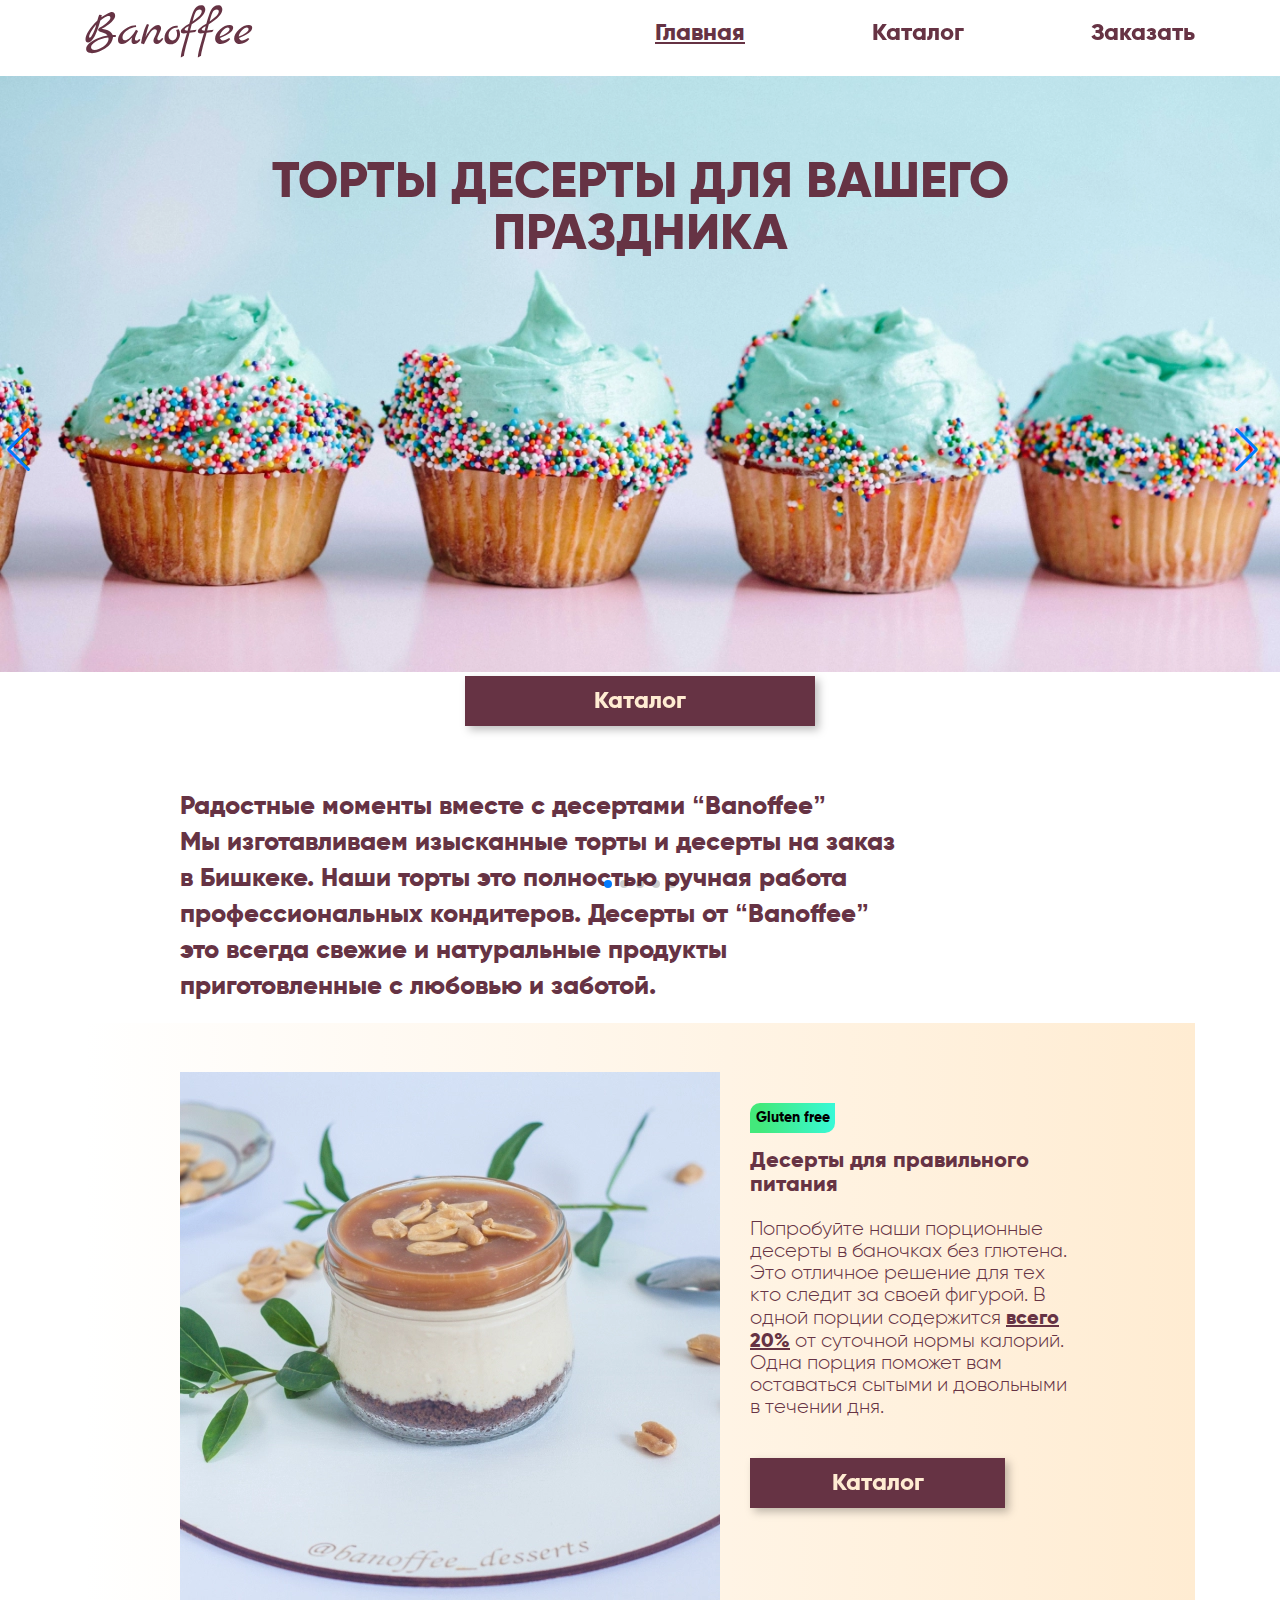
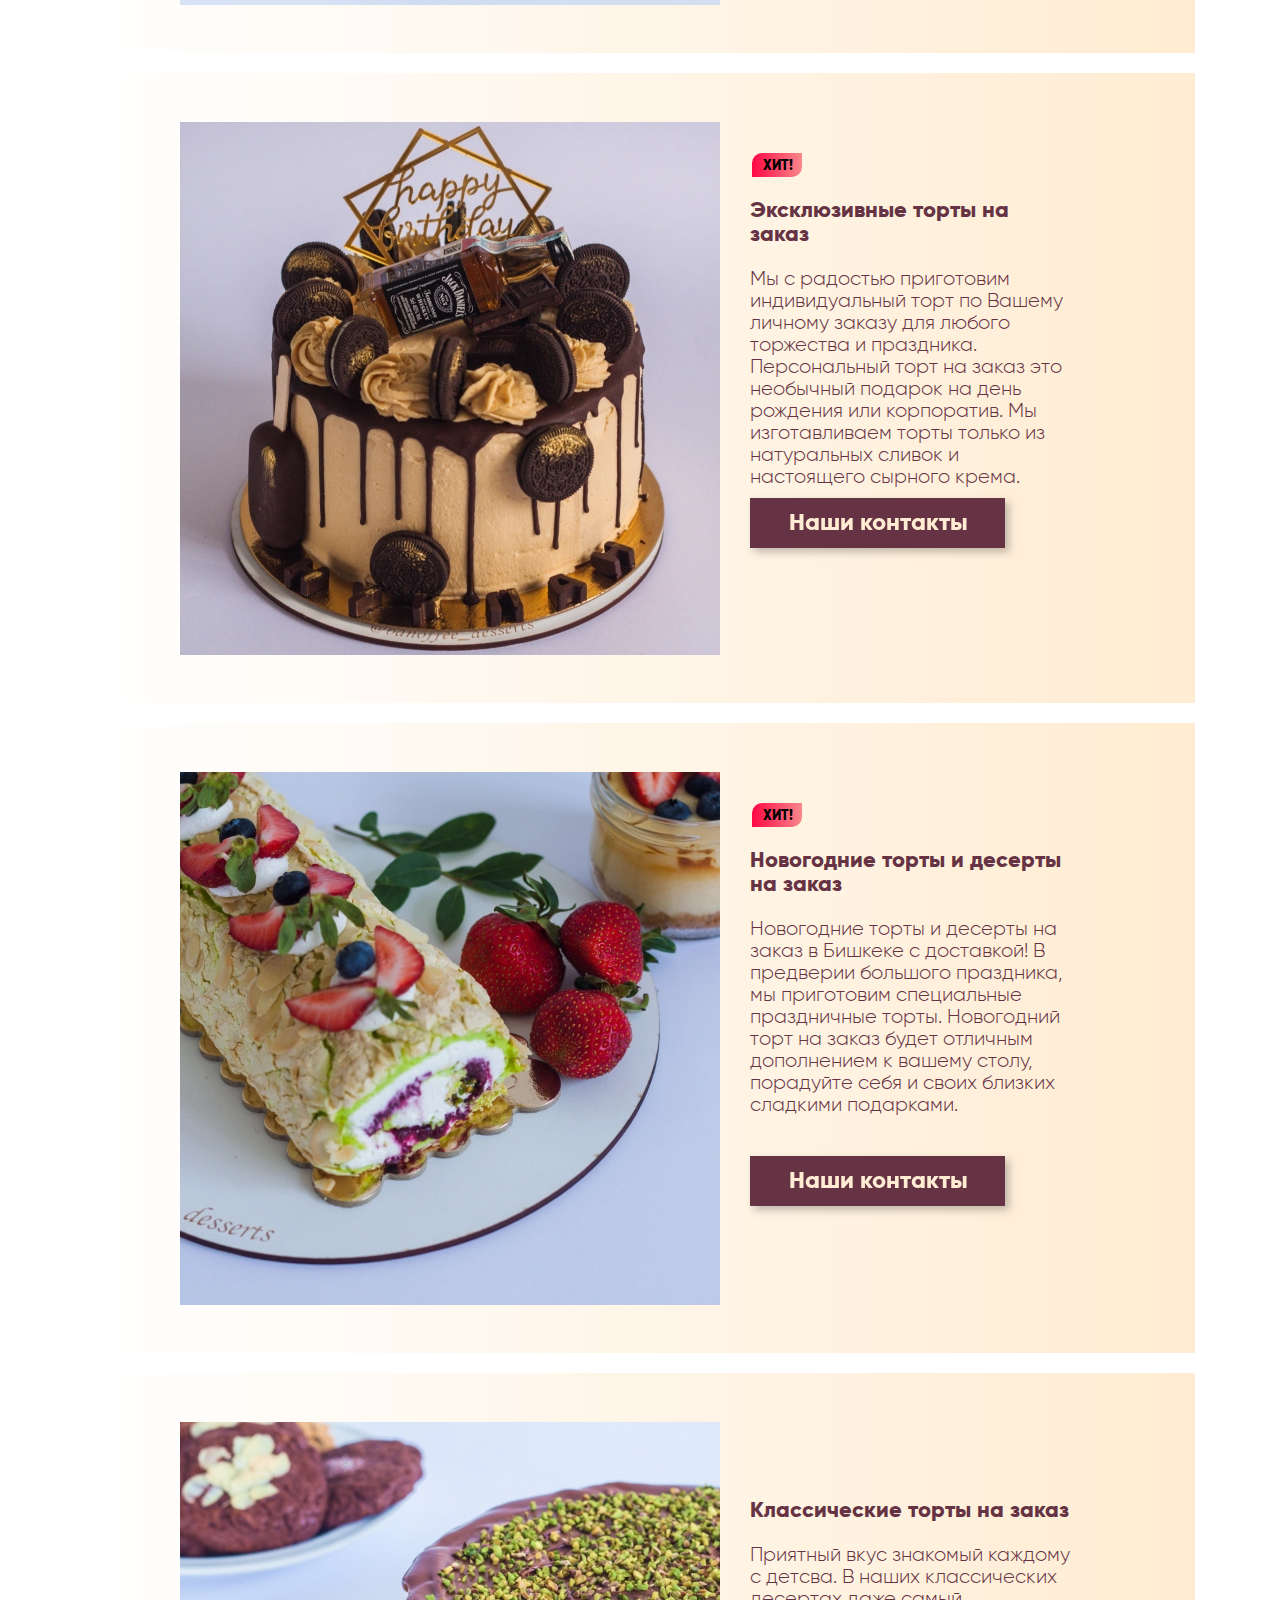
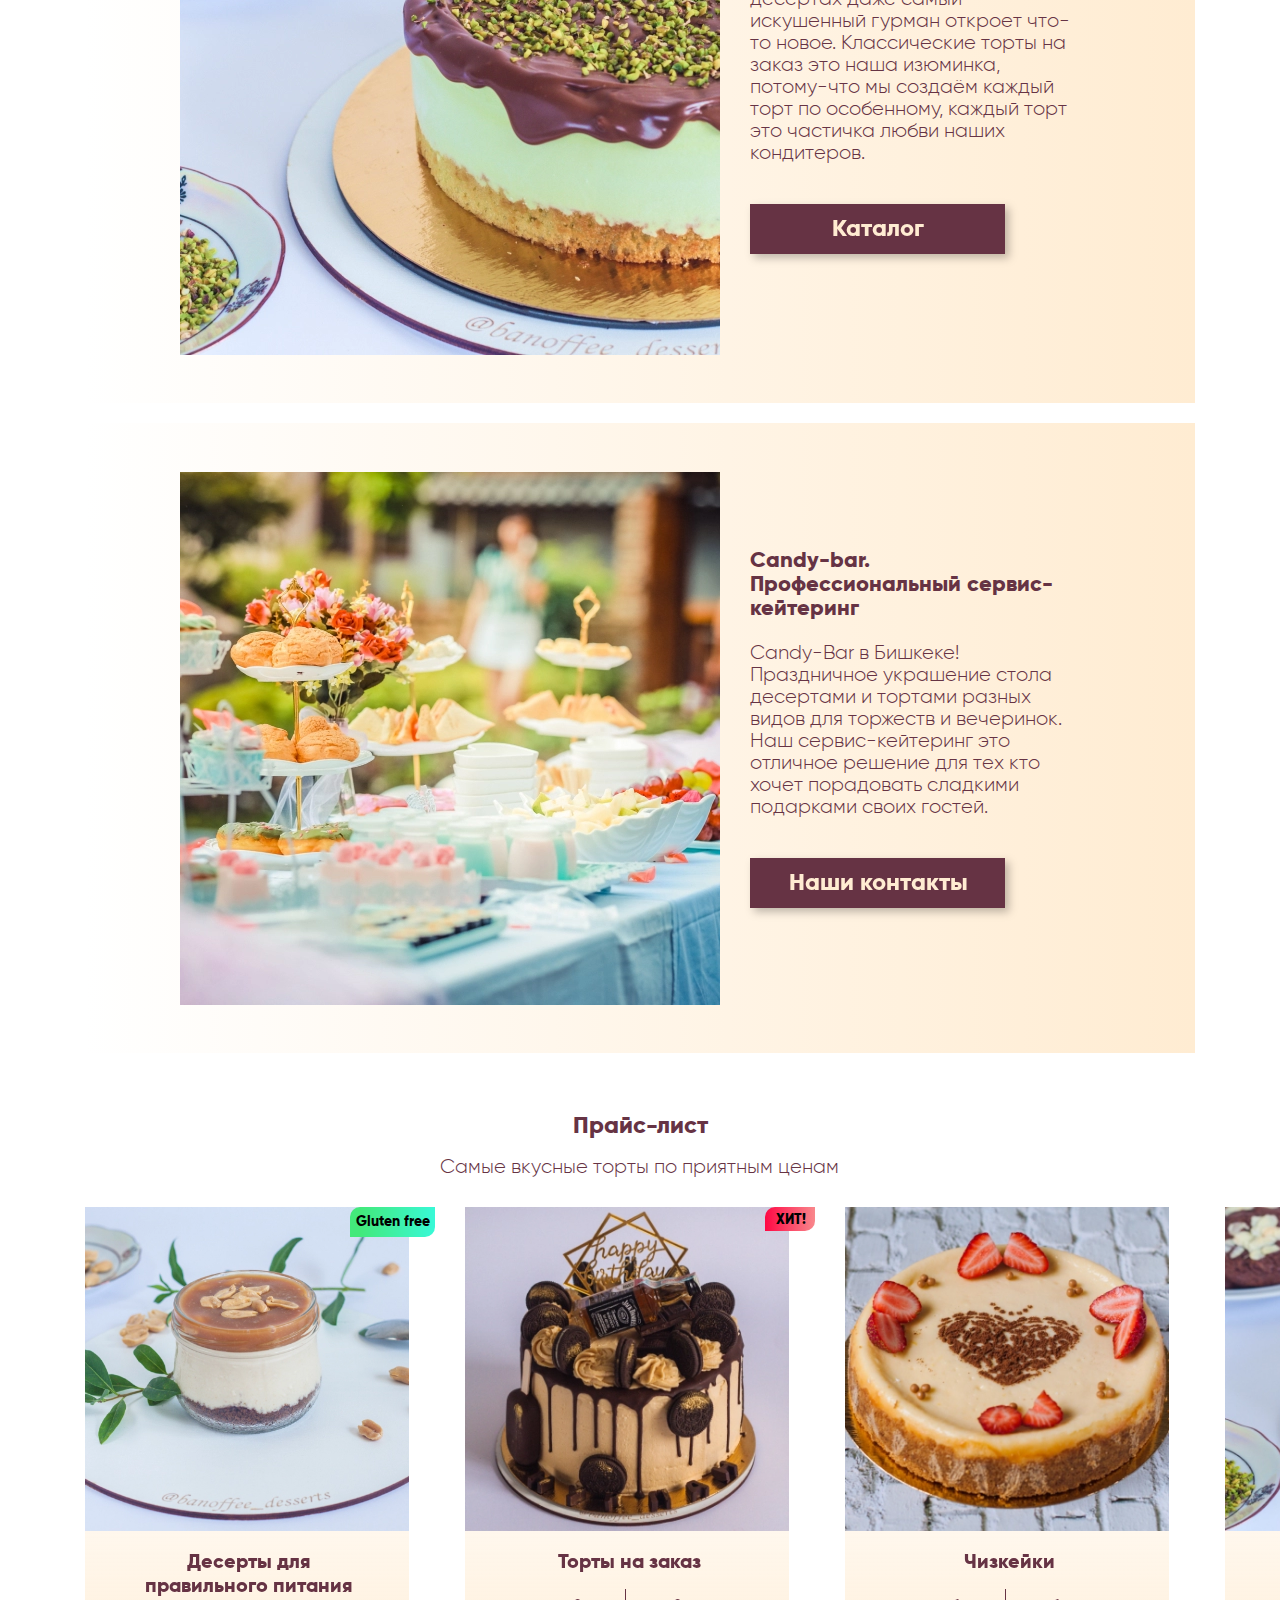
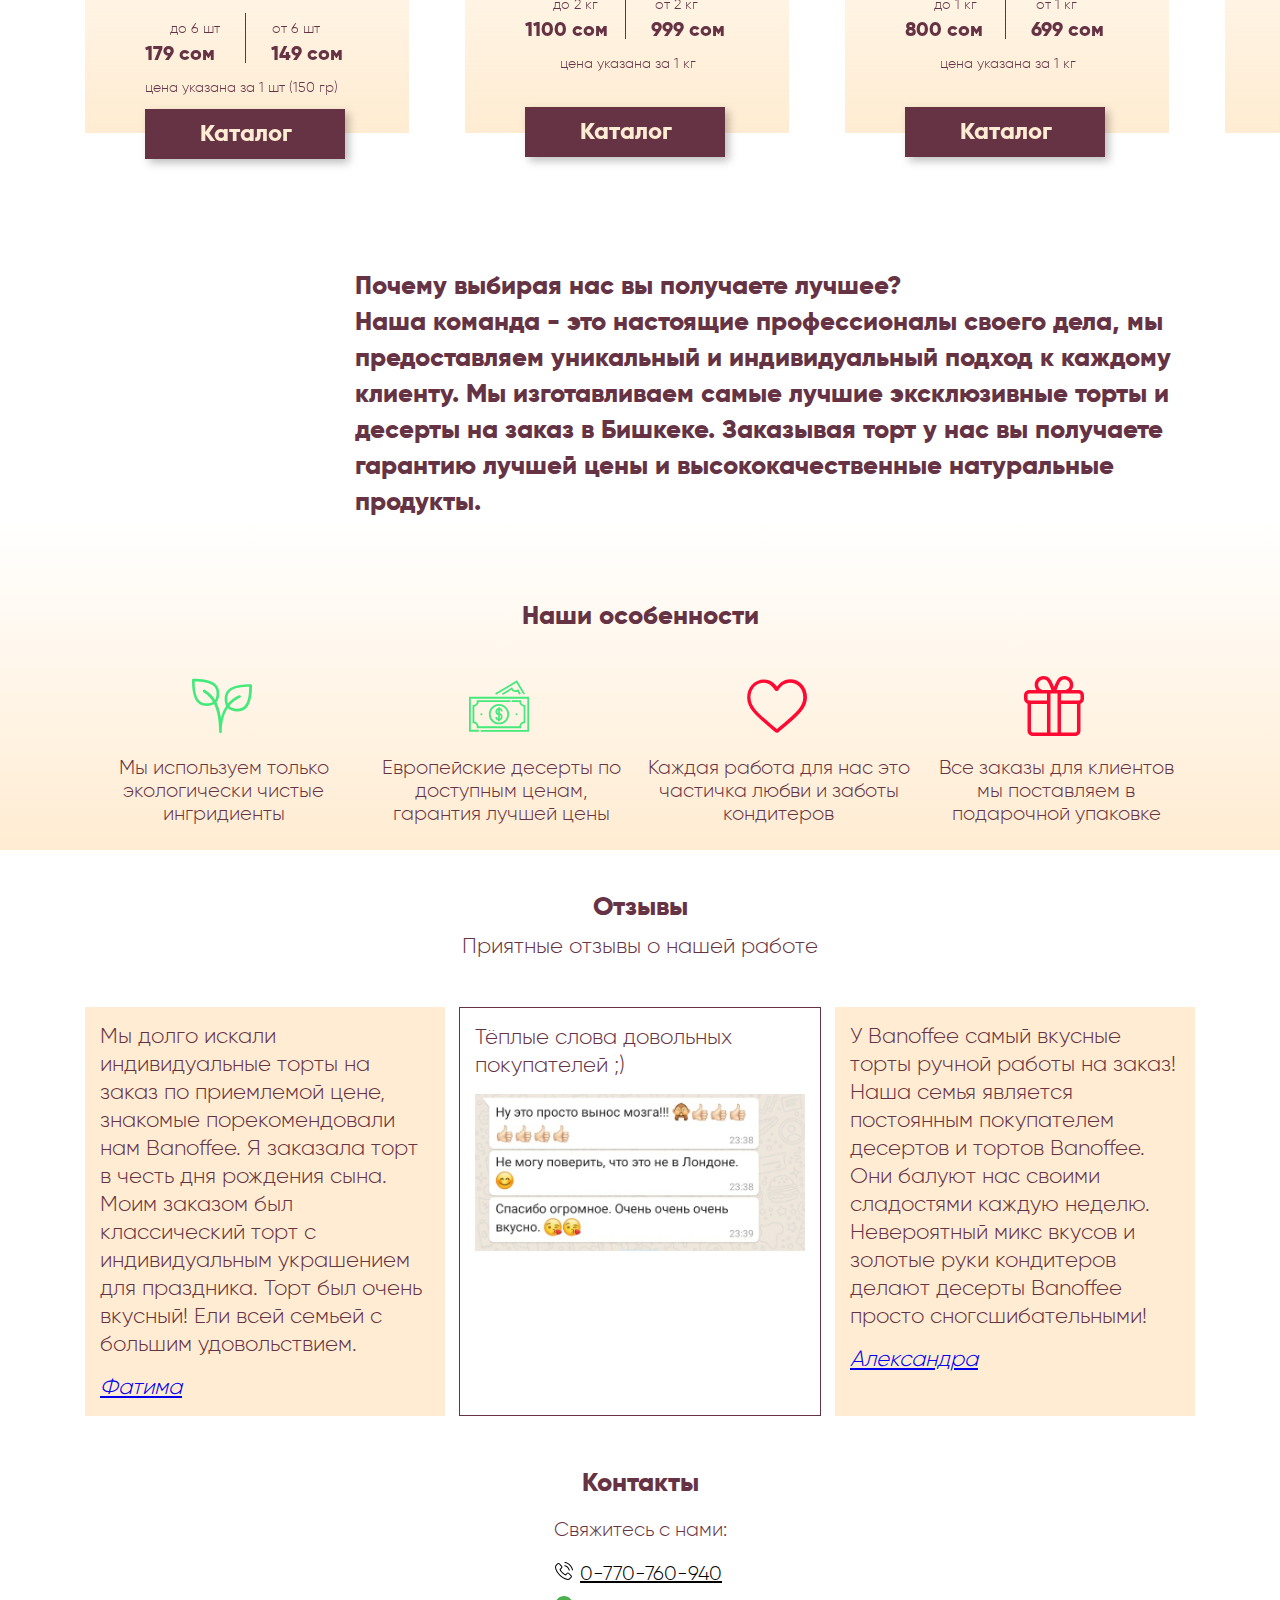
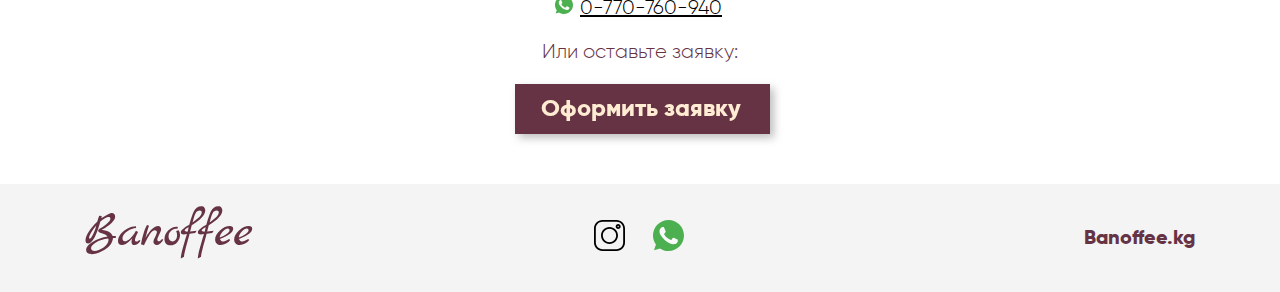
==== index.html @ 0f1cfa21 "finished footer block" ====
<!DOCTYPE html>
<html lang="ru">
<head>
  <meta charset="UTF-8">
  <title>Торты | Десерты на заказ в Бишкеке, магазин «Banoffee»</title>
  <meta name="viewport" content="width=device-width,initial-scale=1">
  <meta name="format-detection" content="telephone=no">
  <!--[if lt IE 9]>
  <script src="//cdnjs.cloudflare.com/ajax/libs/html5shiv/r29/html5.min.js"></script>
  <![endif]-->
  <link rel="preload" href="fonts/Gilroylight.woff2" as="font">
  <link rel="preload" href="fonts/Gilroyextrabold.woff2" as="font">
  <link rel="stylesheet" href="https://unpkg.com/swiper/swiper-bundle.min.css">

  <link rel="stylesheet" href="css/main.css">
</head>
<body>

<header class="page-header">
  <div class="page-header__wrapper">
    <a href="#" class="page-header__logo"><svg width="168" height="53" viewBox="0 0 168 53" fill="none" xmlns="http://www.w3.org/2000/svg">
      <path d="M30.85 29.95L30.8 31.9L28.05 32C27.65 34.3333 27 36.2167 26.1 37.65C25.2333 39.0833 23.7667 40.6333 21.7 42.3C19.6333 43.9667 17.15 45.35 14.25 46.45C11.3833 47.5833 8.98333 48.15 7.05 48.15C5.11667 48.15 3.65 47.75 2.65 46.95C1.65 46.1833 1.15 45.1667 1.15 43.9C1.15 41.9667 2.28333 40.0333 4.55 38.1C6.85 36.1333 9.61667 34.5 12.85 33.2C16.1167 31.8667 19.35 30.9667 22.55 30.5C22.05 29.6667 21.2833 28.9833 20.25 28.45C19.25 27.9167 17.5333 27.3167 15.1 26.65C13.7667 26.2833 13.1 25.6833 13.1 24.85C13.1 24.35 13.3 23.9 13.7 23.5C14.1333 23.0667 14.8333 22.5667 15.8 22C16.8 21.4 17.7333 20.8 18.6 20.2C19.5 19.5667 20.4833 18.8167 21.55 17.95C22.65 17.0833 23.5667 16.1833 24.3 15.25C25.0333 14.3167 25.4 13.5 25.4 12.8C25.4 11.6333 24.8167 11.05 23.65 11.05C22.75 11.05 21.5167 11.4833 19.95 12.35C18.4167 13.1833 16.9 14.2667 15.4 15.6L13.25 22.4C11.75 27.1667 10.0833 30.8667 8.25 33.5C6.45 36.1333 4.73333 37.45 3.1 37.45C1.36667 37.45 0.5 36.3833 0.5 34.25C0.5 32.1167 1.53333 29.4 3.6 26.1C5.66667 22.7667 8.53333 19.35 12.2 15.85C12.2 15.8167 12.2833 15.5167 12.45 14.95C12.65 14.35 12.8333 13.75 13 13.15C13.5667 11.35 14 10.2 14.3 9.7L16.75 10.1C16.75 10.7333 16.6167 11.4833 16.35 12.35C18.2167 10.95 20.1833 9.73333 22.25 8.7C24.35 7.63333 25.8833 7.1 26.85 7.1C27.85 7.1 28.65 7.41667 29.25 8.05C29.85 8.65 30.15 9.55 30.15 10.75C30.15 11.9167 29.5833 13.2667 28.45 14.8C27.35 16.3333 25.9667 17.7167 24.3 18.95C21.2667 21.2167 18.6833 22.85 16.55 23.85C20.0167 24.3833 22.55 25.1 24.15 26C25.75 26.8667 26.9167 28.1833 27.65 29.95H30.85ZM6.55 31.1C8.88333 27.3333 10.4333 23.4667 11.2 19.5C9.4 21.4667 7.76667 23.7167 6.3 26.25C4.83333 28.7833 4.1 30.6167 4.1 31.75C4.1 32.45 4.33333 32.8 4.8 32.8C5.3 32.8 5.88333 32.2333 6.55 31.1ZM18.15 41.8C19.7833 40.7 21.0833 39.4667 22.05 38.1C23.0167 36.7333 23.5 35.45 23.5 34.25C23.5 33.6833 23.4167 33.1167 23.25 32.55C18.25 33.15 14.1333 34.4667 10.9 36.5C7.66667 38.5 6.05 40.4167 6.05 42.25C6.05 43.05 6.36667 43.6833 7 44.15C7.63333 44.65 8.5 44.9 9.6 44.9C12.3 44.9 15.15 43.8667 18.15 41.8ZM54.2996 33.95L55.4496 34.8C54.9829 35.8 54.1163 36.75 52.8496 37.65C51.6163 38.55 50.4829 39 49.4496 39C47.4829 39 46.4996 37.9667 46.4996 35.9C46.4996 34.9333 46.7496 33.7833 47.2496 32.45L45.3996 34.35C43.5996 36.1833 42.0329 37.4167 40.6996 38.05C39.3996 38.6833 38.1163 39 36.8496 39C35.5829 39 34.6163 38.65 33.9496 37.95C33.3163 37.2167 32.9996 36.2167 32.9996 34.95C32.9996 32.6167 33.8996 30.3167 35.6996 28.05C37.4996 25.75 39.7996 23.8833 42.5996 22.45C45.3996 21.0167 48.1996 20.2833 50.9996 20.25L51.0996 21.9L48.9996 22.35C45.9663 23.0167 43.2829 24.35 40.9496 26.35C38.6496 28.35 37.4996 30.35 37.4996 32.35C37.4996 34.3167 38.2996 35.3 39.8996 35.3C41.3996 35.3 43.2496 34.25 45.4496 32.15C47.6496 30.05 49.4829 27.5833 50.9496 24.75L53.0496 26C50.9829 30.1667 49.9496 32.8167 49.9496 33.95C49.9496 34.4167 50.0996 34.8167 50.3996 35.15C50.7329 35.45 51.0496 35.6 51.3496 35.6C51.6829 35.6 51.8996 35.5833 51.9996 35.55C52.0996 35.5167 52.1996 35.4833 52.2996 35.45C52.3996 35.3833 52.5163 35.3 52.6496 35.2C52.8163 35.1 52.9496 35 53.0496 34.9C53.1829 34.8 53.3829 34.65 53.6496 34.45C53.9163 34.25 54.1329 34.0833 54.2996 33.95ZM77.2371 32.95L78.2871 33.75C77.5538 35.2167 76.5371 36.45 75.2371 37.45C73.9704 38.45 72.8204 38.95 71.7871 38.95C70.7538 38.95 69.9371 38.65 69.3371 38.05C68.7371 37.45 68.4371 36.7 68.4371 35.8C68.4371 34.9 69.0038 33.3333 70.1371 31.1C71.3038 28.8333 71.8871 27.1667 71.8871 26.1C71.8871 25.6333 71.6871 25.2167 71.2871 24.85C70.9204 24.45 70.4704 24.25 69.9371 24.25C68.2371 24.25 66.5204 25.55 64.7871 28.15C63.0538 30.7167 61.1204 34.4333 58.9871 39.3L55.9871 38.25C56.6204 34.3833 57.5204 30.6167 58.6871 26.95C59.8871 23.25 60.9871 20.6 61.9871 19L64.0371 19.65C63.1038 22.0167 61.9204 26.1 60.4871 31.9C65.0871 24.0333 69.3204 20.1 73.1871 20.1C74.0204 20.1 74.7038 20.3833 75.2371 20.95C75.8038 21.5167 76.0871 22.1833 76.0871 22.95C76.0871 23.7167 75.9871 24.4167 75.7871 25.05C75.5871 25.65 74.9538 27.0833 73.8871 29.35C72.8538 31.5833 72.3371 32.9833 72.3371 33.55C72.3371 34.1167 72.5038 34.5667 72.8371 34.9C73.1704 35.2 73.4871 35.35 73.7871 35.35C74.0871 35.35 74.3371 35.3 74.5371 35.2C74.7371 35.1 74.9538 34.95 75.1871 34.75C75.4538 34.55 75.6871 34.3667 75.8871 34.2C76.0871 34.0333 76.3204 33.8167 76.5871 33.55C76.8871 33.25 77.1038 33.05 77.2371 32.95ZM93.7305 24.15C94.5971 25.5833 95.0305 27.1667 95.0305 28.9C95.0305 31.6 94.0971 34.0167 92.2305 36.15C90.3638 38.25 88.1638 39.3 85.6305 39.3C83.6971 39.3 82.1805 38.75 81.0805 37.65C80.0138 36.5167 79.4805 34.9667 79.4805 33C79.4805 29.8333 80.7138 27 83.1805 24.5C85.6471 21.9667 88.4138 20.7 91.4805 20.7C92.0471 20.7 92.4471 20.7167 92.6805 20.75L92.8305 22.4C90.1638 22.4 87.9471 23.1667 86.1805 24.7C84.4138 26.2333 83.5305 28.2 83.5305 30.6C83.5305 32.0333 83.8805 33.2 84.5805 34.1C85.2805 34.9667 86.2971 35.4 87.6305 35.4C88.9971 35.4 90.0805 34.8 90.8805 33.6C91.6805 32.4 92.0805 31 92.0805 29.4C92.0805 27.7667 91.7638 26.2833 91.1305 24.95L93.7305 24.15ZM106.733 19.35L105.133 25.4L111.633 24.65L110.183 27L104.583 27.75C104.15 29.55 103.417 32.2667 102.383 35.9C100.15 43.7667 99.0332 48.75 99.0332 50.85L95.8332 52.5C95.8332 49.6333 97.0665 44.1 99.5332 35.9C100.8 31.8 101.583 29.1667 101.883 28C100.717 28.3 99.6499 28.45 98.6832 28.45C96.7832 28.45 95.8332 27.7 95.8332 26.2C95.8332 25.3667 96.4665 24.3667 97.7332 23.2C99.5665 21.5 101.75 20 104.283 18.7C106.25 12 107.667 7.8 108.533 6.1C109.7 3.8 110.767 2.33333 111.733 1.7C113.167 0.799997 114.65 0.349997 116.183 0.349997C117.717 0.349997 118.8 0.783331 119.433 1.65C120.067 2.51667 120.35 3.53333 120.283 4.7C120.117 8.9 115.6 13.7833 106.733 19.35ZM114.733 4.6C112.867 4.6 111.483 5.5 110.583 7.3C109.883 8.7 109.267 10.3833 108.733 12.35C108.2 14.3167 107.817 15.6667 107.583 16.4C109.417 15.2667 111.383 13.7333 113.483 11.8C115.583 9.86666 116.667 8.18333 116.733 6.75C116.8 5.31667 116.133 4.6 114.733 4.6ZM102.583 25.65L103.683 21.25C102.417 21.7833 101.417 22.3333 100.683 22.9C99.9832 23.4667 99.6332 23.95 99.6332 24.35C99.6332 25.2167 100.617 25.65 102.583 25.65ZM123.774 19.35L122.174 25.4L128.674 24.65L127.224 27L121.624 27.75C121.191 29.55 120.458 32.2667 119.424 35.9C117.191 43.7667 116.074 48.75 116.074 50.85L112.874 52.5C112.874 49.6333 114.108 44.1 116.574 35.9C117.841 31.8 118.624 29.1667 118.924 28C117.758 28.3 116.691 28.45 115.724 28.45C113.824 28.45 112.874 27.7 112.874 26.2C112.874 25.3667 113.508 24.3667 114.774 23.2C116.608 21.5 118.791 20 121.324 18.7C123.291 12 124.708 7.8 125.574 6.1C126.741 3.8 127.808 2.33333 128.774 1.7C130.208 0.799997 131.691 0.349997 133.224 0.349997C134.758 0.349997 135.841 0.783331 136.474 1.65C137.108 2.51667 137.391 3.53333 137.324 4.7C137.158 8.9 132.641 13.7833 123.774 19.35ZM131.774 4.6C129.908 4.6 128.524 5.5 127.624 7.3C126.924 8.7 126.308 10.3833 125.774 12.35C125.241 14.3167 124.858 15.6667 124.624 16.4C126.458 15.2667 128.424 13.7333 130.524 11.8C132.624 9.86666 133.708 8.18333 133.774 6.75C133.841 5.31667 133.174 4.6 131.774 4.6ZM119.624 25.65L120.724 21.25C119.458 21.7833 118.458 22.3333 117.724 22.9C117.024 23.4667 116.674 23.95 116.674 24.35C116.674 25.2167 117.658 25.65 119.624 25.65ZM144.115 33.1L145.265 34C144.232 35.4333 142.815 36.6333 141.015 37.6C139.215 38.5333 137.465 39 135.765 39C134.065 39 132.699 38.5 131.665 37.5C130.632 36.5 130.115 35.1833 130.115 33.55C130.115 30.4833 131.732 27.4667 134.965 24.5C138.232 21.5333 141.532 20.05 144.865 20.05C147.065 20.05 148.165 20.9167 148.165 22.65C148.165 24.45 146.999 26.2667 144.665 28.1C142.365 29.9333 139.115 31.6 134.915 33.1C135.215 33.8667 135.682 34.4667 136.315 34.9C136.949 35.3333 137.599 35.55 138.265 35.55C139.699 35.55 141.649 34.7333 144.115 33.1ZM134.665 31.6C137.365 30.6667 139.682 29.5 141.615 28.1C143.549 26.7 144.515 25.4167 144.515 24.25C144.515 23.8167 144.349 23.4333 144.015 23.1C143.682 22.7667 143.299 22.6 142.865 22.6C141.299 22.6 139.599 23.5833 137.765 25.55C135.965 27.4833 134.932 29.5 134.665 31.6ZM163.158 33.1L164.308 34C163.275 35.4333 161.858 36.6333 160.058 37.6C158.258 38.5333 156.508 39 154.808 39C153.108 39 151.742 38.5 150.708 37.5C149.675 36.5 149.158 35.1833 149.158 33.55C149.158 30.4833 150.775 27.4667 154.008 24.5C157.275 21.5333 160.575 20.05 163.908 20.05C166.108 20.05 167.208 20.9167 167.208 22.65C167.208 24.45 166.042 26.2667 163.708 28.1C161.408 29.9333 158.158 31.6 153.958 33.1C154.258 33.8667 154.725 34.4667 155.358 34.9C155.992 35.3333 156.642 35.55 157.308 35.55C158.742 35.55 160.692 34.7333 163.158 33.1ZM153.708 31.6C156.408 30.6667 158.725 29.5 160.658 28.1C162.592 26.7 163.558 25.4167 163.558 24.25C163.558 23.8167 163.392 23.4333 163.058 23.1C162.725 22.7667 162.342 22.6 161.908 22.6C160.342 22.6 158.642 23.5833 156.808 25.55C155.008 27.4833 153.975 29.5 153.708 31.6Z" fill="#663344"/>
    </svg>
    </a>
    <nav class="main-nav main-nav--closed main-nav--nojs">
      <button class="main-nav__toggle" type="button"><span class="visually-hidden">Открыть меню</span></button>
      <div class="main-nav__wrapper">
        <ul class="main-nav__list site-list">
          <li class="site-list__item site-list__item--active">
            <a>Главная</a>
          </li>
          <li class="site-list__item hvr-underline-from-center">
            <a href="catalog.html">Каталог</a>
          </li>
          <li class="site-list__item hvr-underline-from-center">
            <a href="order.html">Заказать</a>
          </li>
        </ul>
      </div>

    </nav>
  </div>
</header>

<main>
  <h1 class="visually-hidden">Торты и десерты на заказ в Бишкек с доставкой, магазин «Banoffee»</h1>

  <section class="intro">
    <picture>
      <source media="(min-width: 1110px)" type="image/webp"
              srcset="img/main-intro/intro-bg-desktop.webp 1x, img/main-intro/intro-bg-desktop@2x.webp 2x, img/main-intro/intro-bg-desktop@3x.webp 3x">
      <source media="(min-width: 678px)" type="image/webp"
              srcset="img/main-intro/intro-bg-tablet.webp 1x, img/main-intro/intro-bg-tablet@2x.webp 2x, img/main-intro/intro-bg-tablet@3x.webp 3x">

      <source type="image/webp"
              srcset="img/main-intro/intro-bg-mobile.webp 1x, img/main-intro/intro-bg-mobile@2x.webp 2x, img/main-intro/intro-bg-mobile@3x.webp 3x">
      <img src="img/main-intro/intro-bg-mobile.jpg"
           srcset="img/main-intro/intro-bg-mobile@2x.jpg 2x, img/main-intro/intro-bg-mobile@3x.jpg 3x"
           alt="Капкейки на заказ в Бишкеке"
           class="intro__bg-picture" width="360" height="579">
    </picture>
    <div class="intro__wrapper">
      <h2 class="intro__heading">Торты десерты для вашего праздника</h2>
      <a href="#" class="btn btn--intro hvr-shutter-out-horizontal">Каталог</a>
    </div>
  </section>

  <section class="category">
    <h2 class="visually-hidden">Ассортимент тортов и десертов на заказ в Бишкеке</h2>
    <div class="category__wrapper">
      <p class="category__description">
        Радостные моменты вместе с десертами “Banoffee” <br> Мы изготавливаем изысканные торты и десерты на заказ в
        Бишкеке. Наши торты это полностью ручная работа    профессиональных кондитеров. Десерты от “Banoffee” это всегда свежие и натуральные продукты приготовленные с любовью и заботой.
      </p>

      <article class="products products--pp">
        <div class="products__bg"></div>
          <picture>
            <source media="(min-width: 1110px)" type="image/webp"
                    srcset="img/main-category/card-pp-desktop.webp 1x, img/main-category/card-pp-desktop@2x.webp 2x, img/main-category/card-pp-desktop@3x.webp 3x">
            <source media="(min-width: 678px)" type="image/webp"
                    srcset="img/main-category/card-pp-tablet.webp 1x, img/main-category/card-pp-tablet@2x.webp 2x, img/main-category/card-pp-tablet@3x.webp 3x">

            <source type="image/webp"
                    srcset="img/main-category/card-pp-mobile.webp 1x, img/main-category/card-pp-mobile@2x.webp 2x, img/main-category/card-pp-mobile@3x.webp 3x">
            <img src="img/main-category/card-pp-mobile.jpg"
                 srcset="img/main-category/card-pp-mobile@2x.jpg 2x, img/main-category/card-pp-mobile@3x.jpg 3x"
                 alt="Десерты для правильного питания на заказ в Бишкеке" class="products__image">
          </picture>
          <div class="products__wrapper">
            <h3 class="products__heading">Десерты для правильного
              питания<em class="visually-hidden">на заказ в Бишкеке</em>
            </h3>
            <p class="products__description">Попробуйте наши порционные десерты в баночках без глютена. Это отличное решение для тех кто следит за своей фигурой. В одной порции содержится <i>всего 20%</i> от суточной нормы калорий. Одна порция поможет вам оставаться сытыми и довольными в течении дня.
            </p>
            <a href="#" class="btn btn--products hvr-fade">Каталог</a>
          </div>
      </article>

      <article class="products products--exclsv">
        <div class="products__bg"></div>
        <picture>
          <source media="(min-width: 1110px)" type="image/webp"
                  srcset="img/main-category/card-exc-desktop.webp 1x, img/main-category/card-exc-desktop@2x.webp 2x, img/main-category/card-exc-desktop@3x.webp 3x">
          <source media="(min-width: 678px)" type="image/webp"
                  srcset="img/main-category/card-exc-tablet.webp 1x, img/main-category/card-exc-tablet@2x.webp 2x, img/main-category/card-exc-tablet@3x.webp 3x">

          <source type="image/webp"
                  srcset="img/main-category/card-exc-mobile.webp 1x, img/main-category/card-exc-mobile@2x.webp 2x, img/main-category/card-exc-mobile@3x.webp 3x">
          <img src="img/main-category/card-exc-mobile.jpg"
               srcset="img/main-category/card-exc-mobile@2x.jpg 2x, img/main-category/card-exc-mobile@3x.jpg 3x"
               alt="Эксклюзивные праздничные торты на заказ в Бишкеке" class="products__image">
        </picture>

        <div class="products__wrapper">
          <h3 class="products__heading">Эксклюзивные торты на заказ<em class="visually-hidden">в Бишкеке</em>
        </h3>
          <p class="products__description">Мы с радостью приготовим индивидуальный торт по Вашему личному заказу для
          любого торжества и праздника. Персональный торт на заказ это необычный подарок на день рождения или корпоратив. Мы изготавливаем торты только из натуральных сливок и настоящего сырного крема.
        </p>
          <a href="#" class="btn btn--products btn--contacts hvr-fade">Наши контакты</a>
        </div>
      </article>

      <article class="products products--newy">
        <div class="products__bg"></div>
        <picture>
          <source media="(min-width: 1110px)" type="image/webp"
                  srcset="img/main-category/card-ny-desktop.webp 1x, img/main-category/card-ny-desktop@2x.webp 2x, img/main-category/card-ny-desktop@3x.webp 3x">
          <source media="(min-width: 678px)" type="image/webp"
                  srcset="img/main-category/card-ny-tablet.webp 1x, img/main-category/card-ny-tablet@2x.webp 2x, img/main-category/card-ny-tablet@3x.webp 3x">

          <source type="image/webp"
                  srcset="img/main-category/card-ny-mobile.webp 1x, img/main-category/card-ny-mobile@2x.webp 2x, img/main-category/card-ny-mobile@3x.webp 3x">
          <img src="img/main-category/card-ny-mobile.jpg"
               srcset="img/main-category/card-ny-mobile@2x.jpg 2x, img/main-category/card-ny-mobile@3x.jpg 3x"
               alt="Новогодние торты на заказ в Бишкеке" class="products__image">
        </picture>

        <div class="products__wrapper">
          <h3 class="products__heading">Новогодние торты и десерты на заказ<em class="visually-hidden">в Бишкеке</em>
          </h3>
          <p class="products__description">Новогодние торты и десерты на заказ в Бишкеке с доставкой!
            В предверии большого праздника, мы приготовим специальные праздничные торты.
            Новогодний торт на заказ будет отличным дополнением к вашему столу, порадуйте себя и своих близких сладкими подарками.</p>
          <a href="#" class="btn btn--products btn--contacts hvr-fade">Наши контакты</a>
        </div>
      </article>

      <article class="products">
        <div class="products__bg"></div>
        <picture>
          <source media="(min-width: 1110px)" type="image/webp"
                  srcset="img/main-category/card-classic-desktop.webp 1x, img/main-category/card-classic-desktop@2x.webp 2x, img/main-category/card-classic-desktop@3x.webp 3x">
          <source media="(min-width: 678px)" type="image/webp"
                  srcset="img/main-category/card-classic-tablet.webp 1x, img/main-category/card-classic-tablet@2x.webp 2x, img/main-category/card-classic-tablet@3x.webp 3x">

          <source type="image/webp"
                  srcset="img/main-category/card-classic-mobile.webp 1x, img/main-category/card-classic-mobile@2x.webp 2x, img/main-category/card-classic-mobile@3x.webp 3x">
          <img src="img/main-category/card-classic-mobile.jpg"
               srcset="img/main-category/card-classic-mobile@2x.jpg 2x, img/main-category/card-classic-mobile@3x.jpg 3x"
               alt="Десерты для правильного питания на заказ в Бишкеке" class="products__image">
        </picture>
        <div class="products__wrapper">
          <h3 class="products__heading">Классические торты на заказ<em class="visually-hidden">в Бишкеке</em>
          </h3>
          <p class="products__description">Приятный вкус знакомый каждому с детсва. В наших классических десертах даже самый искушенный гурман откроет что-то новое. Классические торты на заказ это наша изюминка, потому-что мы создаём каждый торт по особенному, каждый торт это частичка любви наших кондитеров.</p>
          <a href="#" class="btn btn--products hvr-fade">Каталог</a>
        </div>
      </article>

      <article class="products">
        <div class="products__bg"></div>
        <picture>
          <source media="(min-width: 1110px)" type="image/webp"
                  srcset="img/main-category/card-cb-desktop.webp 1x, img/main-category/card-cb-desktop@2x.webp 2x, img/main-category/card-cb-desktop@3x.webp 3x">
          <source media="(min-width: 678px)" type="image/webp"
                  srcset="img/main-category/card-cb-tablet.webp 1x, img/main-category/card-cb-tablet@2x.webp 2x, img/main-category/card-cb-tablet@3x.webp 3x">

          <source type="image/webp"
                  srcset="img/main-category/card-cb-mobile.webp 1x, img/main-category/card-cb-mobile@2x.webp 2x, img/main-category/card-cb-mobile@3x.webp 3x">
          <img src="img/main-category/card-cb-mobile.jpg"
               srcset="img/main-category/card-cb-mobile@2x.jpg 2x, img/main-category/card-cb-mobile@3x.jpg 3x"
               alt="Новогодние торты на заказ в Бишкеке" class="products__image">
        </picture>

        <div class="products__wrapper">
          <h3 class="products__heading">Candy-bar.
            Профессиональный сервис-кейтеринг<em class="visually-hidden">в Бишкеке</em>
          </h3>
          <p class="products__description">Candy-Bar в Бишкеке! Праздничное украшение стола десертами и тортами разных видов для торжеств и вечеринок. Наш сервис-кейтеринг это отличное решение для тех кто хочет порадовать сладкими подарками своих гостей.</p>
          <a href="#" class="btn btn--products btn--contacts hvr-fade">Наши контакты</a>
        </div>
      </article>

    </div>
  </section>

  <section class="price-list">
    <div class="price-list__wrapper">

      <h2 class="price-list__heading">Прайс-лист</h2>
      <p class="price-list__description">Самые вкусные торты по приятным ценам</p>

      <div class="swiper-container">
        <!-- Additional required wrapper -->
        <div class="swiper-wrapper">
          <!-- Slides -->
          <div class="swiper-slide slide slide--pp">
            <div class="slide__bg"></div>
            <picture>
              <source media="(min-width: 1110px)" type="image/webp"
                      srcset="img/main-category/card-pp-desktop.webp 1x, img/main-category/card-pp-desktop@2x.webp 2x, img/main-category/card-pp-desktop@3x.webp 3x">
              <source media="(min-width: 678px)" type="image/webp"
                      srcset="img/main-category/card-pp-tablet.webp 1x, img/main-category/card-pp-tablet@2x.webp 2x, img/main-category/card-pp-tablet@3x.webp 3x">

              <source type="image/webp"
                      srcset="img/main-category/card-pp-mobile.webp 1x, img/main-category/card-pp-mobile@2x.webp 2x, img/main-category/card-pp-mobile@3x.webp 3x">
              <img src="img/main-category/card-pp-mobile.jpg"
                   srcset="img/main-category/card-pp-mobile@2x.jpg 2x, img/main-category/card-pp-mobile@3x.jpg 3x"
                   alt="Десерты для правильного питания на заказ в Бишкеке" class="slide__img">
            </picture>
            <h3 class="slide__heading">Десерты для правильного питания</h3>
            <table class="slide__table">
              <thead>
              <tr>
                <th>до 6 шт</th>
                <th>от 6 шт</th>
              </tr>
              </thead>
              <tbody>
              <tr>
                <td>179 сом</td>
                <td>149 сом</td>
              </tr>
              </tbody>
            </table>
            <span class="slide__description">цена указана за 1 шт (150 гр)</span>
            <a href="#" class="btn btn--slide hvr-fade">Каталог</a>
          </div>

          <div class="swiper-slide slide slide--exclsv">
            <div class="slide__bg"></div>
            <picture>
              <source media="(min-width: 1110px)" type="image/webp"
                      srcset="img/price-list/pl-order-desktop.webp 1x, img/price-list/pl-order-desktop@2x.webp">
              <source media="(min-width: 678px)" type="image/webp"
                      srcset="img/price-list/pl-order-tablet.webp 1x, img/price-list/pl-order-tablet@2x.webp">

              <source type="image/webp"
                      srcset="img/price-list/pl-order-mobile.webp 1x, img/price-list/pl-order-mobile@2x.webp 2x">
              <img src="img/price-list/pl-order-mobile.jpg"
                   srcset="img/price-list/pl-order-mobile@2x.jpg 2x"
                   alt="Десерты для правильного питания на заказ в Бишкеке" class="slide__img">
            </picture>
            <h3 class="slide__heading">Торты на заказ</h3>
            <table class="slide__table">
              <thead>
              <tr>
                <th>до 2 кг</th>
                <th>от 2 кг</th>
              </tr>
              </thead>
              <tbody>
              <tr>
                <td>1100 сом</td>
                <td>999 сом</td>
              </tr>
              </tbody>
            </table>
            <span class="slide__description">цена указана за 1 кг</span>
            <a href="#" class="btn btn--slide hvr-fade">Каталог</a>
          </div>

          <div class="swiper-slide slide">
            <div class="slide__bg"></div>
            <picture>
              <source media="(min-width: 1110px)" type="image/webp"
                      srcset="img/price-list/pl-chcake-desktop.webp 1x, img/price-list/pl-chcake-desktop@2x.webp">
              <source media="(min-width: 678px)" type="image/webp"
                      srcset="img/price-list/pl-chcake-tablet.webp 1x, img/price-list/pl-chcake-tablet@2x.webp">

              <source type="image/webp"
                      srcset="img/price-list/pl-chcake-mobile.webp 1x, img/price-list/pl-chcake-mobile@2x.webp 2x">
              <img src="img/price-list/pl-chcake-mobile.jpg"
                   srcset="img/price-list/pl-chcake-mobile@2x.jpg 2x"
                   alt="Десерты для правильного питания на заказ в Бишкеке" class="slide__img">
            </picture>
            <h3 class="slide__heading">Чизкейки</h3>
            <table class="slide__table">
              <thead>
              <tr>
                <th>до 1 кг</th>
                <th>от 1 кг</th>
              </tr>
              </thead>
              <tbody>
              <tr>
                <td>800 сом</td>
                <td>699 сом</td>
              </tr>
              </tbody>
            </table>
            <span class="slide__description">цена указана за 1 кг</span>
            <a href="#" class="btn btn--slide hvr-fade">Каталог</a>
          </div>

          <div class="swiper-slide slide">
            <div class="slide__bg"></div>
            <picture>
              <source media="(min-width: 1110px)" type="image/webp"
                      srcset="img/price-list/pl-muss-desktop.webp 1x, img/price-list/pl-muss-desktop@2x.webp">
              <source media="(min-width: 678px)" type="image/webp"
                      srcset="img/price-list/pl-muss-tablet.webp 1x, img/price-list/pl-muss-tablet@2x.webp">

              <source type="image/webp"
                      srcset="img/price-list/pl-muss-mobile.webp 1x, img/price-list/pl-muss-mobile@2x.webp 2x">
              <img src="img/price-list/pl-muss-mobile.jpg"
                   srcset="img/price-list/pl-muss-mobile@2x.jpg 2x"
                   alt="Десерты для правильного питания на заказ в Бишкеке" class="slide__img">
            </picture>
            <h3 class="slide__heading">Муссовые торты</h3>
            <table class="slide__table">
              <thead>
              <tr>
                <th>до 2 кг</th>
                <th>от 2 кг</th>
              </tr>
              </thead>
              <tbody>
              <tr>
                <td>1000 сом</td>
                <td>899 сом</td>
              </tr>
              </tbody>
            </table>
            <span class="slide__description">цена указана за 1 кг</span>
            <a href="#" class="btn btn--slide hvr-fade">Каталог</a>
          </div>

          <div class="swiper-slide slide">
            <div class="slide__bg"></div>
            <picture>
              <source media="(min-width: 1110px)" type="image/webp"
                      srcset="img/price-list/pl-classic-desktop.webp 1x, img/price-list/pl-classic-desktop@2x.webp">
              <source media="(min-width: 678px)" type="image/webp"
                      srcset="img/price-list/pl-classic-tablet.webp 1x, img/price-list/pl-classic-tablet@2x.webp">

              <source type="image/webp"
                      srcset="img/price-list/pl-classic-mobile.webp 1x, img/price-list/pl-classic-mobile@2x.webp 2x">
              <img src="img/price-list/pl-classic-mobile.jpg"
                   srcset="img/price-list/pl-classic-mobile@2x.jpg 2x"
                   alt="Десерты для правильного питания на заказ в Бишкеке" class="slide__img">
            </picture>
            <h3 class="slide__heading">Классические торты</h3>
            <table class="slide__table">
              <thead>
              <tr>
                <th>до 1 кг</th>
                <th>от 1 кг</th>
              </tr>
              </thead>
              <tbody>
              <tr>
                <td>800 сом</td>
                <td>699 сом</td>
              </tr>
              </tbody>
            </table>
            <span class="slide__description">цена указана за 1 кг</span>
            <a href="#" class="btn btn--slide hvr-fade">Каталог</a>
          </div>


        </div>
        <!-- If we need pagination -->
        <div class="swiper-pagination"></div>

        <!-- If we need navigation buttons -->
        <div class="swiper-button-prev" style="left: 5px;"></div>
        <div class="swiper-button-next" style="right: 20px;"></div>
      </div>

    </div>
  </section>

  <section class="about">
    <div class="about__wrapper">
      <h2 class="visually-hidden">О магазине тортов и десертов на заказ в Бишкеке «Banoffee»</h2>
      <p class="about__description">
        Почему выбирая нас вы получаете лучшее? <br>Наша команда - это настоящие профессионалы своего дела, мы
        предоставляем
        уникальный и индивидуальный подход к
        каждому клиенту. Мы изготавливаем самые лучшие эксклюзивные торты и десерты на заказ в Бишкеке. Заказывая торт у
        нас вы получаете гарантию лучшей цены и высококачественные натуральные продукты.
      </p>
    </div>
  </section>

  <section class="features">
    <div class="features__wrapper">
        <h2 class="features__heading">Наши особенности</h2>
        <ul class="features__list">
          <li class="features__item">
            Мы используем только экологически чистые ингридиенты
          </li>
          <li class="features__item">
            Европейские десерты по доступным ценам, гарантия лучшей цены
          </li>
          <li class="features__item">
            Каждая работа для нас это частичка любви и заботы кондитеров
          </li>
          <li class="features__item">
            Все заказы для клиентов мы поставляем в подарочной упаковке
          </li>
        </ul>
    </div>
  </section>

  <section class="feedback">
    <div class="feedback__wrapper">
      <h2 class="feedback__heading">Отзывы</h2>
      <p class="feedback__description">Приятные отзывы о нашей работе</p>

      <div class="feedback__inner-wrapper">

        <blockquote class="feedback__review">
          <p class="feedback__text">
            Мы долго искали индивидуальные торты на заказ по приемлемой цене, знакомые порекомендовали нам
            Banoffee. Я заказала торт в честь дня рождения сына. Моим заказом был классический торт с
            индивидуальным украшением для праздника. Торт был очень вкусный! Ели всей семьей с большим удовольствием.
          </p>
          <cite class="feedback__author"><a href="#">Фатима</a></cite>
        </blockquote>

        <div class="feedback__review-image">
          <p class="feedback__text">Тёплые слова довольных покупателей ;)</p>
          <img src="img/main-feedback.jpg" alt="Скриншот отзыва с What's Up" class="feedback__image" >
        </div>

        <blockquote class="feedback__review" id="feedback__review3">
          <p class="feedback__text">
            У Banoffee самый вкусные торты ручной работы на заказ! Наша семья является постоянным покупателем десертов и тортов Banoffee. Они балуют нас своими сладостями каждую неделю. Невероятный микс вкусов и золотые руки кондитеров делают десерты Banoffee просто сногсшибательными!
          </p>
          <cite class="feedback__author"><a href="#">Александра</a></cite>
        </blockquote>

      </div>

    </div>
  </section>

  <section class="contacts">
    <div class="contacts__wrapper">
      <h2 class="contacts__heading">Контакты</h2>
      <p class="contacts__description">Свяжитесь с нами:</p>
      <a href="tel:+996770760940" class="contacts__link contacts__tel">0-770-760-940</a>
      <a href="https://wa.me/+996770760940" class="contacts__link contacts__wa">0-770-760-940</a>
      <p class="contacts__description contacts__action">Или оставьте заявку:</p>
      <a href="order.html" class="btn btn--applctn hvr-fade">Оформить заявку</a>
    </div>
  </section>

</main>

<footer class="page-footer">
  <div class="page-footer__wrapper">
    <a href="index.html" class="page-footer__logo"><svg width="168" height="53" viewBox="0 0 168 53" fill="none" xmlns="http://www.w3.org/2000/svg">
      <path d="M30.85 29.95L30.8 31.9L28.05 32C27.65 34.3333 27 36.2167 26.1 37.65C25.2333 39.0833 23.7667 40.6333 21.7 42.3C19.6333 43.9667 17.15 45.35 14.25 46.45C11.3833 47.5833 8.98333 48.15 7.05 48.15C5.11667 48.15 3.65 47.75 2.65 46.95C1.65 46.1833 1.15 45.1667 1.15 43.9C1.15 41.9667 2.28333 40.0333 4.55 38.1C6.85 36.1333 9.61667 34.5 12.85 33.2C16.1167 31.8667 19.35 30.9667 22.55 30.5C22.05 29.6667 21.2833 28.9833 20.25 28.45C19.25 27.9167 17.5333 27.3167 15.1 26.65C13.7667 26.2833 13.1 25.6833 13.1 24.85C13.1 24.35 13.3 23.9 13.7 23.5C14.1333 23.0667 14.8333 22.5667 15.8 22C16.8 21.4 17.7333 20.8 18.6 20.2C19.5 19.5667 20.4833 18.8167 21.55 17.95C22.65 17.0833 23.5667 16.1833 24.3 15.25C25.0333 14.3167 25.4 13.5 25.4 12.8C25.4 11.6333 24.8167 11.05 23.65 11.05C22.75 11.05 21.5167 11.4833 19.95 12.35C18.4167 13.1833 16.9 14.2667 15.4 15.6L13.25 22.4C11.75 27.1667 10.0833 30.8667 8.25 33.5C6.45 36.1333 4.73333 37.45 3.1 37.45C1.36667 37.45 0.5 36.3833 0.5 34.25C0.5 32.1167 1.53333 29.4 3.6 26.1C5.66667 22.7667 8.53333 19.35 12.2 15.85C12.2 15.8167 12.2833 15.5167 12.45 14.95C12.65 14.35 12.8333 13.75 13 13.15C13.5667 11.35 14 10.2 14.3 9.7L16.75 10.1C16.75 10.7333 16.6167 11.4833 16.35 12.35C18.2167 10.95 20.1833 9.73333 22.25 8.7C24.35 7.63333 25.8833 7.1 26.85 7.1C27.85 7.1 28.65 7.41667 29.25 8.05C29.85 8.65 30.15 9.55 30.15 10.75C30.15 11.9167 29.5833 13.2667 28.45 14.8C27.35 16.3333 25.9667 17.7167 24.3 18.95C21.2667 21.2167 18.6833 22.85 16.55 23.85C20.0167 24.3833 22.55 25.1 24.15 26C25.75 26.8667 26.9167 28.1833 27.65 29.95H30.85ZM6.55 31.1C8.88333 27.3333 10.4333 23.4667 11.2 19.5C9.4 21.4667 7.76667 23.7167 6.3 26.25C4.83333 28.7833 4.1 30.6167 4.1 31.75C4.1 32.45 4.33333 32.8 4.8 32.8C5.3 32.8 5.88333 32.2333 6.55 31.1ZM18.15 41.8C19.7833 40.7 21.0833 39.4667 22.05 38.1C23.0167 36.7333 23.5 35.45 23.5 34.25C23.5 33.6833 23.4167 33.1167 23.25 32.55C18.25 33.15 14.1333 34.4667 10.9 36.5C7.66667 38.5 6.05 40.4167 6.05 42.25C6.05 43.05 6.36667 43.6833 7 44.15C7.63333 44.65 8.5 44.9 9.6 44.9C12.3 44.9 15.15 43.8667 18.15 41.8ZM54.2996 33.95L55.4496 34.8C54.9829 35.8 54.1163 36.75 52.8496 37.65C51.6163 38.55 50.4829 39 49.4496 39C47.4829 39 46.4996 37.9667 46.4996 35.9C46.4996 34.9333 46.7496 33.7833 47.2496 32.45L45.3996 34.35C43.5996 36.1833 42.0329 37.4167 40.6996 38.05C39.3996 38.6833 38.1163 39 36.8496 39C35.5829 39 34.6163 38.65 33.9496 37.95C33.3163 37.2167 32.9996 36.2167 32.9996 34.95C32.9996 32.6167 33.8996 30.3167 35.6996 28.05C37.4996 25.75 39.7996 23.8833 42.5996 22.45C45.3996 21.0167 48.1996 20.2833 50.9996 20.25L51.0996 21.9L48.9996 22.35C45.9663 23.0167 43.2829 24.35 40.9496 26.35C38.6496 28.35 37.4996 30.35 37.4996 32.35C37.4996 34.3167 38.2996 35.3 39.8996 35.3C41.3996 35.3 43.2496 34.25 45.4496 32.15C47.6496 30.05 49.4829 27.5833 50.9496 24.75L53.0496 26C50.9829 30.1667 49.9496 32.8167 49.9496 33.95C49.9496 34.4167 50.0996 34.8167 50.3996 35.15C50.7329 35.45 51.0496 35.6 51.3496 35.6C51.6829 35.6 51.8996 35.5833 51.9996 35.55C52.0996 35.5167 52.1996 35.4833 52.2996 35.45C52.3996 35.3833 52.5163 35.3 52.6496 35.2C52.8163 35.1 52.9496 35 53.0496 34.9C53.1829 34.8 53.3829 34.65 53.6496 34.45C53.9163 34.25 54.1329 34.0833 54.2996 33.95ZM77.2371 32.95L78.2871 33.75C77.5538 35.2167 76.5371 36.45 75.2371 37.45C73.9704 38.45 72.8204 38.95 71.7871 38.95C70.7538 38.95 69.9371 38.65 69.3371 38.05C68.7371 37.45 68.4371 36.7 68.4371 35.8C68.4371 34.9 69.0038 33.3333 70.1371 31.1C71.3038 28.8333 71.8871 27.1667 71.8871 26.1C71.8871 25.6333 71.6871 25.2167 71.2871 24.85C70.9204 24.45 70.4704 24.25 69.9371 24.25C68.2371 24.25 66.5204 25.55 64.7871 28.15C63.0538 30.7167 61.1204 34.4333 58.9871 39.3L55.9871 38.25C56.6204 34.3833 57.5204 30.6167 58.6871 26.95C59.8871 23.25 60.9871 20.6 61.9871 19L64.0371 19.65C63.1038 22.0167 61.9204 26.1 60.4871 31.9C65.0871 24.0333 69.3204 20.1 73.1871 20.1C74.0204 20.1 74.7038 20.3833 75.2371 20.95C75.8038 21.5167 76.0871 22.1833 76.0871 22.95C76.0871 23.7167 75.9871 24.4167 75.7871 25.05C75.5871 25.65 74.9538 27.0833 73.8871 29.35C72.8538 31.5833 72.3371 32.9833 72.3371 33.55C72.3371 34.1167 72.5038 34.5667 72.8371 34.9C73.1704 35.2 73.4871 35.35 73.7871 35.35C74.0871 35.35 74.3371 35.3 74.5371 35.2C74.7371 35.1 74.9538 34.95 75.1871 34.75C75.4538 34.55 75.6871 34.3667 75.8871 34.2C76.0871 34.0333 76.3204 33.8167 76.5871 33.55C76.8871 33.25 77.1038 33.05 77.2371 32.95ZM93.7305 24.15C94.5971 25.5833 95.0305 27.1667 95.0305 28.9C95.0305 31.6 94.0971 34.0167 92.2305 36.15C90.3638 38.25 88.1638 39.3 85.6305 39.3C83.6971 39.3 82.1805 38.75 81.0805 37.65C80.0138 36.5167 79.4805 34.9667 79.4805 33C79.4805 29.8333 80.7138 27 83.1805 24.5C85.6471 21.9667 88.4138 20.7 91.4805 20.7C92.0471 20.7 92.4471 20.7167 92.6805 20.75L92.8305 22.4C90.1638 22.4 87.9471 23.1667 86.1805 24.7C84.4138 26.2333 83.5305 28.2 83.5305 30.6C83.5305 32.0333 83.8805 33.2 84.5805 34.1C85.2805 34.9667 86.2971 35.4 87.6305 35.4C88.9971 35.4 90.0805 34.8 90.8805 33.6C91.6805 32.4 92.0805 31 92.0805 29.4C92.0805 27.7667 91.7638 26.2833 91.1305 24.95L93.7305 24.15ZM106.733 19.35L105.133 25.4L111.633 24.65L110.183 27L104.583 27.75C104.15 29.55 103.417 32.2667 102.383 35.9C100.15 43.7667 99.0332 48.75 99.0332 50.85L95.8332 52.5C95.8332 49.6333 97.0665 44.1 99.5332 35.9C100.8 31.8 101.583 29.1667 101.883 28C100.717 28.3 99.6499 28.45 98.6832 28.45C96.7832 28.45 95.8332 27.7 95.8332 26.2C95.8332 25.3667 96.4665 24.3667 97.7332 23.2C99.5665 21.5 101.75 20 104.283 18.7C106.25 12 107.667 7.8 108.533 6.1C109.7 3.8 110.767 2.33333 111.733 1.7C113.167 0.799997 114.65 0.349997 116.183 0.349997C117.717 0.349997 118.8 0.783331 119.433 1.65C120.067 2.51667 120.35 3.53333 120.283 4.7C120.117 8.9 115.6 13.7833 106.733 19.35ZM114.733 4.6C112.867 4.6 111.483 5.5 110.583 7.3C109.883 8.7 109.267 10.3833 108.733 12.35C108.2 14.3167 107.817 15.6667 107.583 16.4C109.417 15.2667 111.383 13.7333 113.483 11.8C115.583 9.86666 116.667 8.18333 116.733 6.75C116.8 5.31667 116.133 4.6 114.733 4.6ZM102.583 25.65L103.683 21.25C102.417 21.7833 101.417 22.3333 100.683 22.9C99.9832 23.4667 99.6332 23.95 99.6332 24.35C99.6332 25.2167 100.617 25.65 102.583 25.65ZM123.774 19.35L122.174 25.4L128.674 24.65L127.224 27L121.624 27.75C121.191 29.55 120.458 32.2667 119.424 35.9C117.191 43.7667 116.074 48.75 116.074 50.85L112.874 52.5C112.874 49.6333 114.108 44.1 116.574 35.9C117.841 31.8 118.624 29.1667 118.924 28C117.758 28.3 116.691 28.45 115.724 28.45C113.824 28.45 112.874 27.7 112.874 26.2C112.874 25.3667 113.508 24.3667 114.774 23.2C116.608 21.5 118.791 20 121.324 18.7C123.291 12 124.708 7.8 125.574 6.1C126.741 3.8 127.808 2.33333 128.774 1.7C130.208 0.799997 131.691 0.349997 133.224 0.349997C134.758 0.349997 135.841 0.783331 136.474 1.65C137.108 2.51667 137.391 3.53333 137.324 4.7C137.158 8.9 132.641 13.7833 123.774 19.35ZM131.774 4.6C129.908 4.6 128.524 5.5 127.624 7.3C126.924 8.7 126.308 10.3833 125.774 12.35C125.241 14.3167 124.858 15.6667 124.624 16.4C126.458 15.2667 128.424 13.7333 130.524 11.8C132.624 9.86666 133.708 8.18333 133.774 6.75C133.841 5.31667 133.174 4.6 131.774 4.6ZM119.624 25.65L120.724 21.25C119.458 21.7833 118.458 22.3333 117.724 22.9C117.024 23.4667 116.674 23.95 116.674 24.35C116.674 25.2167 117.658 25.65 119.624 25.65ZM144.115 33.1L145.265 34C144.232 35.4333 142.815 36.6333 141.015 37.6C139.215 38.5333 137.465 39 135.765 39C134.065 39 132.699 38.5 131.665 37.5C130.632 36.5 130.115 35.1833 130.115 33.55C130.115 30.4833 131.732 27.4667 134.965 24.5C138.232 21.5333 141.532 20.05 144.865 20.05C147.065 20.05 148.165 20.9167 148.165 22.65C148.165 24.45 146.999 26.2667 144.665 28.1C142.365 29.9333 139.115 31.6 134.915 33.1C135.215 33.8667 135.682 34.4667 136.315 34.9C136.949 35.3333 137.599 35.55 138.265 35.55C139.699 35.55 141.649 34.7333 144.115 33.1ZM134.665 31.6C137.365 30.6667 139.682 29.5 141.615 28.1C143.549 26.7 144.515 25.4167 144.515 24.25C144.515 23.8167 144.349 23.4333 144.015 23.1C143.682 22.7667 143.299 22.6 142.865 22.6C141.299 22.6 139.599 23.5833 137.765 25.55C135.965 27.4833 134.932 29.5 134.665 31.6ZM163.158 33.1L164.308 34C163.275 35.4333 161.858 36.6333 160.058 37.6C158.258 38.5333 156.508 39 154.808 39C153.108 39 151.742 38.5 150.708 37.5C149.675 36.5 149.158 35.1833 149.158 33.55C149.158 30.4833 150.775 27.4667 154.008 24.5C157.275 21.5333 160.575 20.05 163.908 20.05C166.108 20.05 167.208 20.9167 167.208 22.65C167.208 24.45 166.042 26.2667 163.708 28.1C161.408 29.9333 158.158 31.6 153.958 33.1C154.258 33.8667 154.725 34.4667 155.358 34.9C155.992 35.3333 156.642 35.55 157.308 35.55C158.742 35.55 160.692 34.7333 163.158 33.1ZM153.708 31.6C156.408 30.6667 158.725 29.5 160.658 28.1C162.592 26.7 163.558 25.4167 163.558 24.25C163.558 23.8167 163.392 23.4333 163.058 23.1C162.725 22.7667 162.342 22.6 161.908 22.6C160.342 22.6 158.642 23.5833 156.808 25.55C155.008 27.4833 153.975 29.5 153.708 31.6Z" fill="#663344"/>
    </svg></a>
    <div class="footer-socials">
      <a href="#" class="insta"><svg width="31" height="31" viewBox="0 0 33 33" fill="none"
                                     xmlns="http://www.w3.org/2000/svg">
        <path
          d="M24.0672 0H8.93278C4.00716 0 0 4.00716 0 8.93278V24.0674C0 28.9928 4.00716 32.9999 8.93278 32.9999H24.0674C28.9928 32.9999 32.9999 28.9928 32.9999 24.0674V8.93278C32.9999 4.00716 28.9928 0 24.0672 0V0ZM31.0653 24.0674C31.0653 27.926 27.926 31.0653 24.0672 31.0653H8.93278C5.07391 31.0653 1.9346 27.926 1.9346 24.0674V8.93278C1.9346 5.07391 5.07391 1.9346 8.93278 1.9346H24.0674C27.926 1.9346 31.0653 5.07391 31.0653 8.93278V24.0674Z" fill="black"/>
        <path
          d="M16.5 7.47681C11.5245 7.47681 7.47681 11.5245 7.47681 16.5C7.47681 21.4754 11.5245 25.5231 16.5 25.5231C21.4754 25.5231 25.5231 21.4754 25.5231 16.5C25.5231 11.5245 21.4754 7.47681 16.5 7.47681ZM16.5 23.5885C12.5915 23.5885 9.4114 20.4087 9.4114 16.5C9.4114 12.5915 12.5915 9.4114 16.5 9.4114C20.4087 9.4114 23.5885 12.5915 23.5885 16.5C23.5885 20.4087 20.4087 23.5885 16.5 23.5885Z" fill="black"/>
        <path
          d="M25.739 4.27222C24.2687 4.27222 23.0728 5.46837 23.0728 6.93845C23.0728 8.40879 24.2687 9.60494 25.739 9.60494C27.2093 9.60494 28.4055 8.40879 28.4055 6.93845C28.4055 5.46812 27.2093 4.27222 25.739 4.27222ZM25.739 7.6701C25.3357 7.6701 25.0074 7.34179 25.0074 6.93845C25.0074 6.53487 25.3357 6.20681 25.739 6.20681C26.1426 6.20681 26.4709 6.53487 26.4709 6.93845C26.4709 7.34179 26.1426 7.6701 25.739 7.6701Z" fill="black"/>
      </svg>
      </a>
      <a href="#" class="whats"><svg width="31" height="31" viewBox="0 0 18 18" fill="none"
                                     xmlns="http://www.w3.org/2000/svg">
        <path d="M9.00225 0H8.99775C4.03538 0 0 4.0365 0 9C0 10.9688 0.6345 12.7935 1.71337 14.2751L0.59175 17.6186L4.05113 16.5128C5.47425 17.4555 7.17188 18 9.00225 18C13.9646 18 18 13.9624 18 9C18 4.03763 13.9646 0 9.00225 0Z" fill="#4CAF50"/>
        <path d="M14.2391 12.7092C14.022 13.3223 13.1602 13.8308 12.4729 13.9793C12.0026 14.0795 11.3884 14.1593 9.32062 13.3021C6.67575 12.2063 4.9725 9.51871 4.83975 9.34433C4.71262 9.16996 3.771 7.92121 3.771 6.62971C3.771 5.33821 4.42687 4.70933 4.69125 4.43933C4.90837 4.21771 5.26725 4.11646 5.6115 4.11646C5.72287 4.11646 5.823 4.12208 5.913 4.12658C6.17737 4.13783 6.31012 4.15358 6.4845 4.57096C6.70162 5.09408 7.23037 6.38558 7.29337 6.51833C7.3575 6.65108 7.42162 6.83108 7.33162 7.00546C7.24725 7.18546 7.173 7.26533 7.04025 7.41833C6.9075 7.57133 6.7815 7.68833 6.64875 7.85258C6.52725 7.99546 6.39 8.14846 6.543 8.41283C6.696 8.67158 7.22475 9.53446 8.00325 10.2275C9.00787 11.1218 9.82237 11.4076 10.1137 11.5291C10.3309 11.6191 10.5896 11.5977 10.7482 11.429C10.9496 11.2118 11.1982 10.8518 11.4514 10.4975C11.6314 10.2432 11.8586 10.2117 12.0971 10.3017C12.3401 10.3861 13.626 11.0217 13.8904 11.1533C14.1547 11.2861 14.3291 11.3491 14.3932 11.4605C14.4562 11.5718 14.4562 12.095 14.2391 12.7092Z" fill="#FAFAFA"/>
      </svg>
      </a>
    </div>
    <a href="index.html" class="page-footer__link">Banoffee.kg</a>
  </div>
</footer>

<script src="https://unpkg.com/swiper/swiper-bundle.min.js"></script>
<script>
  var navMain = document.querySelector('.main-nav');
  var navToggle = document.querySelector('.main-nav__toggle');

  navMain.classList.remove('main-nav--nojs');

  navToggle.addEventListener('click', function() {
    if (navMain.classList.contains('main-nav--closed')) {
      navMain.classList.remove('main-nav--closed');
      navMain.classList.add('main-nav--opened');
    } else {
      navMain.classList.add('main-nav--closed');
      navMain.classList.remove('main-nav--opened')
    }
  });
</script>
<script>
  var mySwiper = new Swiper('.swiper-container', {
    // Optional parameters
    direction: 'horizontal',
    speed: 700,
    loop: true,

    breakpoints: {
      // when window width is >= 320px
      320: {
        slidesPerView: 1,
        spaceBetween: 0
      },
      // when window width is >= 480px
      678: {
        slidesPerView: 2,
        spaceBetween: 34
      },
      // when window width is >= 640px
      1110: {
        slidesPerView: 3,
        spaceBetween: 30
      }
    },

    // If we need pagination
    pagination: {
      el: '.swiper-pagination',
    },

    // Navigation arrows
    navigation: {
      nextEl: '.swiper-button-next',
      prevEl: '.swiper-button-prev',
    },

    // And if we need scrollbar
    scrollbar: {
      el: '.swiper-scrollbar',
    },
  })
</script>



</body>
</html>
---- css/main.css ----
/*! normalize.css v3.0.1 | MIT License | git.io/normalize */
html {
  font-family: sans-serif;
  -ms-text-size-adjust: 100%;
  -webkit-text-size-adjust: 100%;
}
body {
  margin: 0;
}
article,
aside,
details,
figcaption,
figure,
footer,
header,
hgroup,
main,
nav,
section,
summary {
  display: block;
}
audio,
canvas,
progress,
video {
  display: inline-block;
  vertical-align: baseline;
}
audio:not([controls]) {
  display: none;
  height: 0;
}
[hidden],
template {
  display: none;
}
a {
  background: transparent;
}
a:active,
a:hover {
  outline: 0;
}
abbr[title] {
  border-bottom: 1px dotted;
}
b,
strong {
  font-weight: bold;
}
dfn {
  font-style: italic;
}
h1 {
  font-size: 2em;
  margin: 0.67em 0;
}
mark {
  background: #ff0;
  color: #000;
}
small {
  font-size: 80%;
}
sub,
sup {
  font-size: 75%;
  line-height: 0;
  position: relative;
  vertical-align: baseline;
}
sup {
  top: -0.5em;
}
sub {
  bottom: -0.25em;
}
img {
  border: 0;
}
svg:not(:root) {
  overflow: hidden;
}
figure {
  margin: 1em 40px;
}
hr {
  -moz-box-sizing: content-box;
  box-sizing: content-box;
  height: 0;
}
pre {
  overflow: auto;
}
code,
kbd,
pre,
samp {
  font-family: monospace, monospace;
  font-size: 1em;
}
button,
input,
optgroup,
select,
textarea {
  color: inherit;
  font: inherit;
  margin: 0;
}
button {
  overflow: visible;
}
button,
select {
  text-transform: none;
}
button,
html input[type="button"] {
  -webkit-appearance: button;
  cursor: pointer;
}
button[disabled],
html input[disabled] {
  cursor: default;
}
button input::-moz-focus-inner {
  border: 0;
  padding: 0;
}
input {
  line-height: normal;
}
input[type="reset"],
input[type="submit"] {
  -webkit-appearance: button;
  cursor: pointer;
}
input[type="checkbox"],
input[type="radio"] {
  box-sizing: border-box;
  padding: 0;
}
input[type="number"]::-webkit-inner-spin-button,
input[type="number"]::-webkit-outer-spin-button {
  height: auto;
}
input[type="search"] {
  -webkit-appearance: textfield;
  -moz-box-sizing: content-box;
  -webkit-box-sizing: content-box;
  box-sizing: content-box;
}
input[type="search"]::-webkit-search-cancel-button,
input[type="search"]::-webkit-search-decoration {
  -webkit-appearance: none;
}
fieldset {
  border: 1px solid #c0c0c0;
  margin: 0 2px;
  padding: 0.35em 0.625em 0.75em;
}
legend {
  border: 0;
  padding: 0;
}
textarea {
  overflow: auto;
}
optgroup {
  font-weight: bold;
}
table {
  border-collapse: collapse;
  border-spacing: 0;
}
td,
th {
  padding: 0;
}
@font-face {
  font-weight: normal;
  font-family: 'Gilroy';
  font-style: normal;
  src: url(../fonts/Gilroylight.woff2) format("woff2"), url(../fonts/Gilroylight.woff) format("woff");
}
@font-face {
  font-weight: bold;
  font-family: 'Gilroy';
  font-style: normal;
  src: url(../fonts/Gilroyextrabold.woff2) format("woff2"), url(../fonts/Gilroyextrabold.woff2) format("woff");
}
.page-header__wrapper {
  min-height: 71px;
  width: 320px;
  position: relative;
  margin: 0 auto;
  padding-top: 5px;
}
.main-nav__wrapper {
  transform: translateY(-320px);
  opacity: 0;
  transition: 1000ms ease-in-out;
}
.main-nav__list {
  margin: 0;
  padding: 0;
  list-style: none;
}
.main-nav__toggle {
  position: absolute;
  top: 25px;
  right: 0;
  z-index: 2;
  display: block;
  width: 40px;
  height: 21px;
  cursor: pointer;
  border: none;
}
.main-nav--closed .main-nav__toggle {
  background-color: white;
}
.main-nav--closed .main-nav__toggle::before {
  content: "";
  position: absolute;
  top: 0;
  left: 0;
  width: 40px;
  height: 2px;
  background-color: #663344;
  box-shadow: 0 9px 0 0 #663344, 0 18px 0 0 #663344;
}
.main-nav--closed .main-nav__toggle:active::before {
  background-color: hsl(80, 90%, 10%);
  box-shadow: 0 9px 0 0 hsl(80, 90%, 10%), 0 18px 0 0 hsl(80, 90%, 10%);
}
.main-nav--opened .main-nav__toggle::before,
.main-nav--opened .main-nav__toggle::after {
  content: "";
  position: absolute;
  top: 9px;
  left: 0;
  width: 40px;
  height: 2px;
  background-color: #663344;
}
.main-nav--opened .main-nav__toggle::before {
  transform: rotate(30deg);
  box-shadow: none;
}
.main-nav--opened .main-nav__toggle::after {
  transform: rotate(-30deg);
}
.main-nav--opened .main-nav__toggle:active::before,
.main-nav--opened .main-nav__toggle:active::after {
  background-color: hsl(80, 90%, 10%);
}
.site-list__item a[href]:active {
  opacity: 0.5;
}
@media (max-width: 678px) {
  .main-nav--closed .site-list__item {
    display: none;
  }
  .main-nav--opened .main-nav__wrapper {
    position: absolute;
    top: 74px;
    left: -20px;
    z-index: 10;
  }
  .main-nav--opened .main-nav__wrapper {
    opacity: 1;
    transform: translateY(0px);
  }
  .site-list__item {
    width: 360px;
    min-height: 80px;
    position: relative;
    padding-top: 28px;
    padding-left: 140px;
    box-sizing: border-box;
    background-color: white;
    border-collapse: collapse;
    border-top: 1px solid #ececec;
    border-bottom: 1px solid #ececec;
    font-weight: bold;
    font-size: 18px;
  }
  .site-list__item a {
    text-decoration: none;
    color: inherit;
  }
  .site-list__item--active:after {
    position: absolute;
    top: 50px;
    left: 135px;
    content: "";
    width: 75px;
    height: 2px;
    background-color: #663344;
  }
  .main-nav--nojs .main-nav__toggle {
    display: none;
  }
  .main-nav--nojs .main-nav__wrapper {
    position: static;
    min-height: 0;
  }
  .main-nav--nojs .site-list__item {
    display: block;
  }
}
@media (min-width: 678px) {
  .page-header__wrapper {
    width: 678px;
    display: flex;
    justify-content: space-between;
  }
  .main-nav__wrapper {
    transform: none;
    opacity: 1;
    transition: none;
  }
  .main-nav__toggle {
    display: none;
  }
  .main-nav {
    width: 324px;
  }
  .main-nav__list {
    display: flex;
    justify-content: space-between;
    margin-top: 15px;
  }
  .main-nav__list a {
    font-size: 24px;
    line-height: 24px;
    font-weight: bold;
    color: inherit;
    text-decoration: none;
  }
  .site-list__item {
    position: relative;
  }
  .site-list__item--active:after {
    position: absolute;
    top: 22px;
    left: 0;
    content: "";
    width: 90px;
    height: 2px;
    background-color: #663344;
  }
}
@media (min-width: 1110px) {
  .page-header__wrapper {
    width: 1110px;
  }
  .page-header__logo:hover {
    opacity: 0.7;
  }
  .page-header__logo:active {
    opacity: 0.5;
  }
  .main-nav {
    width: 540px;
  }
  /* Underline From Center */
  .hvr-underline-from-center {
    display: inline-block;
    vertical-align: middle;
    -webkit-transform: perspective(1px) translateZ(0);
    transform: perspective(1px) translateZ(0);
    box-shadow: 0 0 1px rgba(0, 0, 0, 0);
    position: relative;
    overflow: hidden;
  }
  .hvr-underline-from-center:before {
    content: "";
    position: absolute;
    z-index: -1;
    left: 51%;
    right: 51%;
    top: 22px;
    background: #663344;
    height: 2px;
    -webkit-transition-property: left, right;
    transition-property: left, right;
    -webkit-transition-duration: 0.3s;
    transition-duration: 0.3s;
    -webkit-transition-timing-function: ease-out;
    transition-timing-function: ease-out;
  }
  .hvr-underline-from-center:hover:before,
  .hvr-underline-from-center:focus:before,
  .hvr-underline-from-center:active:before {
    left: 0;
    right: 0;
  }
}
.btn {
  display: inline-block;
  box-sizing: border-box;
  width: 200px;
  height: 40px;
  padding-top: 9px;
  padding-left: 65px;
  background-color: #663344;
  color: #FFECD2;
  font-size: 18px;
  line-height: 22px;
  font-weight: bold;
  text-decoration: none;
  filter: drop-shadow(4px 4px 4px rgba(0, 0, 0, 0.25));
}
.btn:active {
  opacity: 0.5;
}
@media (min-width: 1110px) {
  .btn {
    height: 50px;
    font-size: 24px;
    line-height: 29px;
  }
  /* Shutter Out Horizontal */
  .hvr-shutter-out-horizontal {
    display: inline-block;
    vertical-align: middle;
    -webkit-transform: perspective(1px) translateZ(0);
    transform: perspective(1px) translateZ(0);
    box-shadow: 0 0 1px rgba(0, 0, 0, 0);
    position: relative;
    background: #663344;
    -webkit-transition-property: color;
    transition-property: color;
    -webkit-transition-duration: 0.3s;
    transition-duration: 0.3s;
  }
  .hvr-shutter-out-horizontal:before {
    content: "";
    position: absolute;
    z-index: -1;
    top: 0;
    bottom: 0;
    left: 0;
    right: 0;
    background: #FFECD2;
    -webkit-transform: scaleX(0);
    transform: scaleX(0);
    -webkit-transform-origin: 50%;
    transform-origin: 50%;
    -webkit-transition-property: transform;
    transition-property: transform;
    -webkit-transition-duration: 0.3s;
    transition-duration: 0.3s;
    -webkit-transition-timing-function: ease-out;
    transition-timing-function: ease-out;
  }
  .hvr-shutter-out-horizontal:hover,
  .hvr-shutter-out-horizontal:focus,
  .hvr-shutter-out-horizontal:active {
    opacity: 1;
    color: #663344;
  }
  .hvr-shutter-out-horizontal:hover:before,
  .hvr-shutter-out-horizontal:focus:before,
  .hvr-shutter-out-horizontal:active:before {
    -webkit-transform: scaleX(1);
    transform: scaleX(1);
  }
  .hvr-fade {
    display: inline-block;
    vertical-align: middle;
    -webkit-transform: perspective(1px) translateZ(0);
    transform: perspective(1px) translateZ(0);
    box-shadow: 0 0 1px rgba(0, 0, 0, 0);
    overflow: hidden;
    -webkit-transition-duration: 0.3s;
    transition-duration: 0.3s;
    -webkit-transition-property: color, background-color;
    transition-property: color, background-color;
  }
  .hvr-fade:hover,
  .hvr-fade:focus,
  .hvr-fade:active {
    background-color: #B36B83;
    color: #000;
  }
}
.intro {
  position: relative;
}
.intro__wrapper {
  width: 320px;
  min-height: 579px;
  position: relative;
  margin: 0 auto;
}
.intro__heading {
  position: absolute;
  top: 57px;
  left: 58px;
  margin: 0;
  padding: 0;
  width: 218px;
  text-align: center;
  font-size: 30px;
  line-height: 37px;
  text-transform: uppercase;
}
.intro__bg-picture {
  position: absolute;
  top: 0;
  left: 50%;
  transform: translateX(-50%);
  z-index: -1;
}
.btn--intro {
  position: absolute;
  top: 500px;
  left: 60px;
}
@media (min-width: 678px) {
  .intro__bg-picture {
    width: 771px;
  }
  .intro__wrapper {
    width: 678px;
  }
  .intro__heading {
    top: 104px;
    left: 0;
    width: 324px;
  }
  .btn--intro {
    top: 504px;
    left: 216px;
  }
}
@media (min-width: 1110px) {
  .intro__bg-picture {
    width: 1440px;
  }
  .intro__wrapper {
    width: 1110px;
    min-height: 671px;
  }
  .intro__heading {
    top: 78px;
    left: 50%;
    transform: translateX(-50%);
    width: 1044px;
    font-size: 51px;
    line-height: 52px;
  }
  .btn--intro {
    top: 600px;
    left: 380px;
    width: 350px;
    padding-left: 129px;
  }
}
.category__wrapper {
  width: 320px;
  margin: 0 auto;
  margin-top: 40px;
}
.category__description {
  margin: 0;
  padding: 0;
  font-size: 18px;
  line-height: 24px;
  font-weight: bold;
}
.products {
  position: relative;
  margin-top: 20px;
  padding-top: 55px;
}
.products:hover .products__bg {
  border-right: 1px solid #663344;
}
.products--pp:after {
  content: "Gluten free";
  position: absolute;
  top: 40px;
  right: -40px;
  box-sizing: border-box;
  width: 85px;
  height: 30px;
  padding-top: 3px;
  padding-left: 6px;
  background: linear-gradient(270deg, #38F9D7 0%, #43E97B 88.04%);
  border-radius: 10px 0;
  color: #000;
  font-size: 14px;
  line-height: 24px;
  font-weight: bold;
}
.products--exclsv:after,
.products--newy:after {
  content: "ХИТ!";
  position: absolute;
  top: 40px;
  right: -40px;
  box-sizing: border-box;
  width: 50px;
  height: 24px;
  padding-top: 1px;
  padding-left: 11px;
  background: linear-gradient(270deg, #F9888C 0%, #FF0844 100%);
  border-radius: 10px 0;
  color: #000;
  font-size: 14px;
  line-height: 24px;
  font-weight: bold;
}
.products__bg {
  position: absolute;
  top: 0;
  left: -20px;
  z-index: -1;
  width: 360px;
  height: 657px;
  background: linear-gradient(180deg, #FFECD2 0%, rgba(255, 236, 210, 0) 100%);
  transform: rotate(180deg);
}
.products__wrapper {
  padding-left: 26px;
  padding-right: 26px;
}
.products__description {
  color: #663344;
  margin: 0;
  padding: 0;
}
.products__description i {
  font-style: normal;
  text-decoration: underline;
  font-weight: bold;
}
.btn--products {
  margin-top: 20px;
  margin-left: 41px;
}
.products--exclsv .btn--products {
  margin-top: 10px;
}
.btn--contacts {
  padding-left: 32px;
}
@media (min-width: 678px) {
  .category__wrapper {
    width: 678px;
  }
  .category__description {
    font-size: 22px;
    line-height: 26px;
  }
  .products {
    padding-top: 71px;
  }
  .products__bg {
    position: absolute;
    top: 0;
    left: 0;
    z-index: -1;
    width: 723px;
    height: 478px;
    background: linear-gradient(270deg, #FFECD2 0%, rgba(218, 238, 242, 0) 100%);
    transform: none;
  }
  .products__image {
    position: absolute;
    top: 32px;
    left: 0;
  }
  .products--pp {
    padding-top: 91px;
  }
  .products--pp:after {
    top: 40px;
    right: 155px;
  }
  .products--exclsv:after,
  .products--newy:after {
    top: 40px;
    right: 187px;
  }
  .products__wrapper {
    min-height: 478px;
    box-sizing: border-box;
    padding-left: 438px;
  }
  .products__heading {
    width: 240px;
    margin-top: 0;
    font-size: 22px;
    line-height: 24px;
  }
  .products__description {
    width: 270px;
    font-size: 18px;
    line-height: 22px;
  }
  .btn--products {
    width: 240px;
    padding-left: 86px;
    margin-left: 0;
  }
  .btn--contacts {
    padding-left: 53px;
    margin-top: 20px;
  }
}
@media (min-width: 1110px) {
  .category__wrapper {
    width: 1110px;
  }
  .category__description {
    width: 825px;
    box-sizing: border-box;
    padding-left: 95px;
    font-size: 26px;
    line-height: 36px;
  }
  .products__bg {
    width: 1110px;
    height: 630px;
  }
  .products__image {
    top: 49px;
    left: 95px;
  }
  .products--pp:after {
    top: 80px;
    right: 360px;
  }
  .products--exclsv:after,
  .products--newy:after {
    top: 80px;
    right: 393px;
  }
  .products {
    padding-top: 0;
  }
  .products--pp .products__wrapper {
    padding-top: 125px;
  }
  .products__wrapper {
    min-height: 630px;
    padding-top: 125px;
    padding-left: 665px;
  }
  .products__heading {
    width: 320px;
  }
  .products__description {
    width: 320px;
    font-size: 20px;
    line-height: 22px;
  }
  .btn--products {
    margin-top: 40px;
    width: 255px;
    padding-left: 82px;
  }
  .btn--contacts {
    padding-left: 39px;
  }
}
.price-list__wrapper {
  width: 320px;
  margin: 0 auto;
  margin-top: 40px;
  margin-bottom: 40px;
  padding-top: 20px;
}
.price-list__heading {
  margin: 0;
  padding: 0;
  text-align: center;
  font-size: 20px;
  line-height: 24px;
}
.price-list__description {
  width: 206px;
  margin-left: 63px;
  text-align: center;
}
.swiper-container {
  width: 340px;
  height: 530px;
}
.slide {
  position: relative;
  min-height: 482px;
}
.slide--pp:after {
  content: "Gluten free";
  position: absolute;
  top: 0;
  right: 20px;
  box-sizing: border-box;
  width: 85px;
  height: 30px;
  padding-top: 3px;
  padding-left: 6px;
  background: linear-gradient(270deg, #38F9D7 0%, #43E97B 88.04%);
  border-radius: 10px 0;
  color: #000;
  font-size: 14px;
  line-height: 24px;
  font-weight: bold;
}
.slide--exclsv:after {
  content: "ХИТ!";
  position: absolute;
  top: 0;
  right: 30px;
  box-sizing: border-box;
  width: 50px;
  height: 24px;
  padding-top: 1px;
  padding-left: 11px;
  background: linear-gradient(270deg, #F9888C 0%, #FF0844 100%);
  border-radius: 10px 0;
  color: #000;
  font-size: 14px;
  line-height: 24px;
  font-weight: bold;
}
.slide__bg {
  position: absolute;
  top: 127px;
  left: -20px;
  z-index: -1;
  width: 340px;
  height: 336px;
  background: linear-gradient(0deg, #FFECD2 0%, rgba(255, 236, 210, 0) 100%);
}
.slide__img {
  width: 240px;
  height: 265px;
  margin-left: 40px;
}
.slide__heading {
  width: 208px;
  margin-top: 14px;
  margin-bottom: 16px;
  margin-left: 60px;
  text-align: center;
  font-size: 20px;
  line-height: 24px;
}
.slide__table {
  margin-left: 60px;
  margin-bottom: 15px;
}
.slide__table th {
  width: 100px;
  height: 30px;
  font-size: 14px;
  line-height: 18px;
  font-weight: normal;
}
.slide__table th:first-child {
  border-right: 1px solid #663344;
}
.slide__table td {
  font-size: 20px;
  line-height: 20px;
  font-weight: bold;
}
.slide__table td:first-child {
  border-right: 1px solid #663344;
}
.slide__table td:last-child {
  padding-left: 25px;
}
.slide__description {
  margin-left: 95px;
  font-size: 14px;
  line-height: 18px;
}
.slide--pp .slide__description {
  margin-left: 60px;
}
.btn--slide {
  margin-top: 35px;
  margin-left: 60px;
}
.slide--pp .btn--slide {
  margin-top: 13px;
}
@media (min-width: 678px) {
  .price-list__wrapper {
    width: 678px;
    margin-top: 0;
  }
  .price-list__heading {
    font-size: 22px;
  }
  .price-list__description {
    width: 359px;
    margin-left: 159px;
    margin-bottom: 30px;
    font-size: 18px;
    line-height: 20px;
  }
  .swiper-container {
    width: 678px;
    height: 586px;
  }
  .slide {
    min-height: 546px;
  }
  .slide:hover .slide__img {
    transform: scale(1.07);
  }
  .slide--exclsv:after,
  .slide--pp:after {
    right: 0;
  }
  .slide__bg {
    top: 190px;
    left: 0;
    width: 324px;
    height: 336px;
  }
  .slide__img {
    width: 324px;
    height: 324px;
    margin-left: 0;
    transition: transform 300ms ease-out;
  }
}
@media (min-width: 1110px) {
  .price-list__wrapper {
    width: 1110px;
    margin-top: 40px;
  }
  .price-list__heading {
    font-size: 24px;
    line-height: 24px;
  }
  .price-list__description {
    width: 399px;
    margin-left: 355px;
    font-size: 20px;
    line-height: 20px;
  }
  .swiper-container {
    width: 1110px;
    height: 620px;
  }
  .slide {
    min-height: 589px;
  }
  .btn--slide {
    padding-left: 55px;
  }
}
.about__wrapper {
  width: 320px;
  margin: 0 auto;
}
.about__description {
  margin: 0;
  padding: 0;
  font-size: 18px;
  line-height: 24px;
  font-weight: bold;
}
@media (min-width: 678px) {
  .about__wrapper {
    width: 678px;
  }
  .about__description {
    font-size: 22px;
    line-height: 26px;
  }
}
@media (min-width: 1110px) {
  .about__wrapper {
    width: 1110px;
  }
  .about__description {
    width: 825px;
    margin-left: 270px;
    font-size: 26px;
    line-height: 36px;
  }
}
.features {
  background: linear-gradient(0deg, #FFECD2 0%, rgba(252, 182, 159, 0) 100%);
}
.features__wrapper {
  width: 320px;
  margin: 0 auto;
  margin-top: 80px;
  padding-bottom: 25px;
}
.features__heading {
  margin: 0;
  padding: 0;
  font-size: 20px;
  line-height: 24px;
  text-align: center;
}
.features__list {
  display: flex;
  flex-flow: column;
  align-items: center;
  margin: 0;
  padding: 0;
  list-style: none;
}
.features__item {
  position: relative;
  width: 190px;
  margin-top: 25px;
  padding-top: 50px;
  text-align: center;
}
.features__item::before {
  content: "";
  position: absolute;
  top: -5px;
  left: 70px;
  width: 41px;
  height: 41px;
  background-position: center center;
  background-repeat: no-repeat;
  background-size: contain;
}
.features__item:nth-child(1)::before {
  background-image: url("../img/main-about/about-eco.svg");
}
.features__item:nth-child(2)::before {
  background-image: url("../img/main-about/about-money.svg");
}
.features__item:nth-child(3)::before {
  background-image: url("../img/main-about/about-love.svg");
}
.features__item:nth-child(4)::before {
  background-image: url("../img/main-about/about-gift.svg");
}
@media (min-width: 678px) {
  .features__wrapper {
    width: 678px;
  }
  .features__heading {
    font-size: 22px;
    line-height: 27px;
  }
  .features__list {
    flex-flow: row;
    flex-wrap: wrap;
    justify-content: space-around;
  }
  .features__item {
    width: 300px;
    padding-top: 70px;
    font-size: 20px;
    line-height: 23px;
  }
  .features__item::before {
    top: 5px;
    left: 120px;
    width: 50px;
    height: 50px;
  }
}
@media (min-width: 1110px) {
  .features {
    padding-top: 40px;
  }
  .features__wrapper {
    width: 1110px;
    margin-top: 40px;
  }
  .features__heading {
    font-size: 26px;
    line-height: 32px;
  }
  .features__item {
    width: 264px;
    padding-top: 100px;
  }
  .features__item::before {
    top: 20px;
    left: 100px;
    width: 60px;
    height: 60px;
  }
}
.feedback {
  margin-top: 40px;
}
.feedback__wrapper {
  width: 320px;
  margin: 0 auto;
}
.feedback__heading {
  margin: 0;
  padding: 0;
  font-size: 20px;
  line-height: 24px;
  text-align: center;
}
.feedback__description {
  margin-top: 10px;
  text-align: center;
}
blockquote {
  margin: 0;
}
.feedback__review {
  padding: 15px;
  margin-top: 15px;
  background-color: #FFECD2;
}
.feedback__author:hover {
  opacity: 0.7;
}
.feedback__author:active {
  opacity: 0.5;
}
.feedback__review-image {
  padding: 15px;
  margin-top: 15px;
  border: 1px solid #663344;
}
.feedback__text {
  margin: 0;
  margin-bottom: 15px;
  padding: 0;
}
@media (min-width: 678px) {
  .feedback__wrapper {
    width: 678px;
  }
  .feedback__review,
  .feedback__review-image {
    margin-top: 20px;
  }
  .feedback__heading {
    font-size: 22px;
    line-height: 27px;
  }
  .feedback__description,
  .feedback__review,
  .feedback__text {
    font-size: 20px;
    line-height: 23px;
  }
}
@media (min-width: 1110px) {
  .feedback__wrapper {
    width: 1110px;
  }
  .feedback__inner-wrapper {
    display: flex;
    justify-content: space-between;
  }
  .feedback__review,
  .feedback__review-image {
    margin-top: 25px;
    width: 330px;
  }
  .feedback__heading {
    font-size: 26px;
    line-height: 32px;
  }
  .feedback__description,
  .feedback__review,
  .feedback__text {
    font-size: 22px;
    line-height: 28px;
  }
}
.contacts {
  margin-top: 40px;
}
.contacts__wrapper {
  width: 320px;
  margin: 0 auto;
  padding-top: 10px;
  padding-bottom: 10px;
}
.contacts__heading {
  margin: 0;
  padding: 0;
  text-align: center;
  font-size: 20px;
  line-height: 24px;
}
.contacts__description {
  text-align: center;
}
.contacts__link {
  display: block;
  margin-left: 110px;
  color: #000000;
}
.contacts__link:hover {
  opacity: 0.7;
}
.contacts__link:active {
  opacity: 0.5;
}
.contacts__tel {
  position: relative;
}
.contacts__tel::before {
  content: "";
  position: absolute;
  left: -25px;
  width: 18px;
  height: 18px;
  background-image: url("../img/contacts-phone.svg");
  background-repeat: no-repeat;
  background-position: center center;
}
.contacts__wa {
  position: relative;
  margin-top: 10px;
}
.contacts__wa::before {
  content: "";
  position: absolute;
  left: -25px;
  width: 18px;
  height: 18px;
  background-image: url("../img/contacts-wa.svg");
  background-repeat: no-repeat;
  background-position: center center;
}
.btn--applctn {
  margin-left: 60px;
  padding-left: 26px;
}
@media (min-width: 678px) {
  .contacts__wrapper {
    width: 678px;
  }
  .contacts__heading {
    font-size: 22px;
    line-height: 27px;
  }
  .contacts__description {
    font-size: 20px;
    line-height: 24px;
  }
  .contacts__link {
    font-size: 20px;
    line-height: 24px;
    margin-left: 275px;
  }
  .btn--applctn {
    margin-top: 0;
    margin-left: 240px;
  }
}
@media (min-width: 1110px) {
  .contacts__wrapper {
    width: 1110px;
  }
  .contacts__heading {
    font-size: 26px;
    line-height: 32px;
  }
  .contacts__link {
    margin-left: 495px;
  }
  .btn--applctn {
    width: 255px;
    margin-left: 430px;
  }
}
.page-footer {
  background-color: #F4F4F4;
}
.page-footer__wrapper {
  width: 320px;
  margin: 0 auto;
  margin-top: 40px;
  padding-top: 22px;
  padding-bottom: 24px;
}
.page-footer__logo {
  position: relative;
  display: inline-block;
  width: 169px;
  height: 62px;
  margin-left: 76px;
  margin-bottom: 22px;
}
.page-footer__logo:after {
  position: absolute;
  bottom: 0;
  left: 50%;
  transform: translateX(-50%);
  content: '';
  width: 360px;
  height: 1px;
  background-color: #C4C4C4;
}
.page-footer__logo:hover {
  opacity: 0.7;
}
.page-footer__logo:active {
  opacity: 0.5;
}
.footer-socials {
  width: 90px;
  margin-left: 120px;
  display: flex;
  justify-content: space-between;
}
.footer-socials .insta:hover,
.footer-socials .whats:hover {
  opacity: 0.7;
}
.footer-socials .insta:active,
.footer-socials .whats:hover {
  opacity: 0.5;
}
.page-footer__link {
  display: inline-block;
  margin-top: 20px;
  margin-left: 105px;
  font-size: 20px;
  line-height: 22px;
  font-weight: bold;
  text-decoration: none;
  color: inherit;
}
.page-footer__link:hover {
  opacity: 0.7;
}
.page-footer__link:active {
  opacity: 0.5;
}
@media (min-width: 678px) {
  .page-footer__wrapper {
    width: 678px;
    display: flex;
    align-items: center;
    justify-content: space-between;
  }
  .page-footer__logo {
    margin-left: 0;
    margin-bottom: 0;
  }
  .page-footer__logo:after {
    display: none;
  }
  .footer-socials {
    margin-left: 0;
    margin-right: 60px;
  }
  .page-footer__link {
    margin-top: 0;
    margin-left: 0;
  }
}
@media (min-width: 1110px) {
  .page-footer__wrapper {
    width: 1110px;
  }
}
body {
  min-width: 320px;
  margin: 0;
  padding: 0;
  font-size: 16px;
  line-height: 18px;
  font-family: "Gilroy", "Arial", sans-serif;
  color: #663344;
  font-style: normal;
}
img {
  max-width: 100%;
  height: auto;
}
.visually-hidden:not(:focus):not(:active),
input[type=checkbox].visually-hidden,
input[type=radio].visually-hidden {
  position: absolute;
  width: 1px;
  height: 1px;
  margin: -1px;
  border: 0;
  padding: 0;
  white-space: nowrap;
  clip-path: inset(100%);
  clip: rect(0, 0, 0, 0);
  overflow: hidden;
}
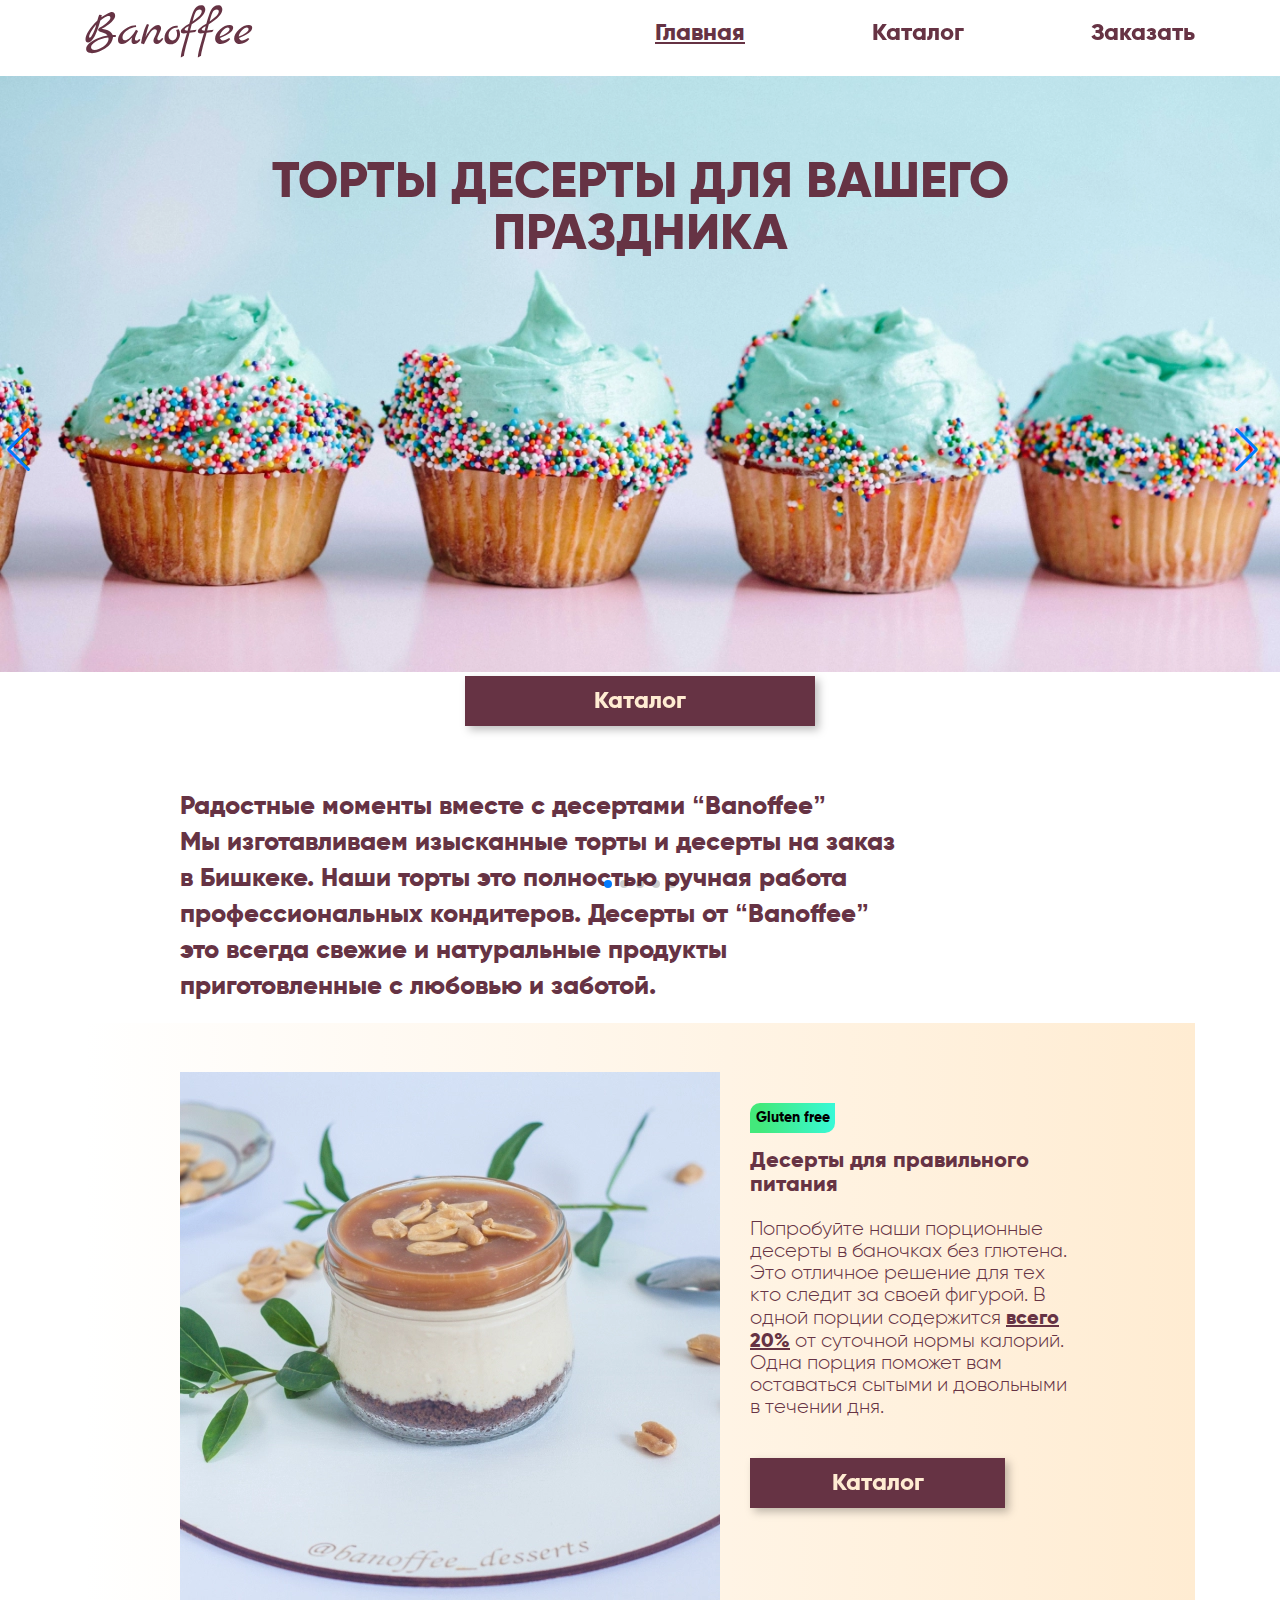
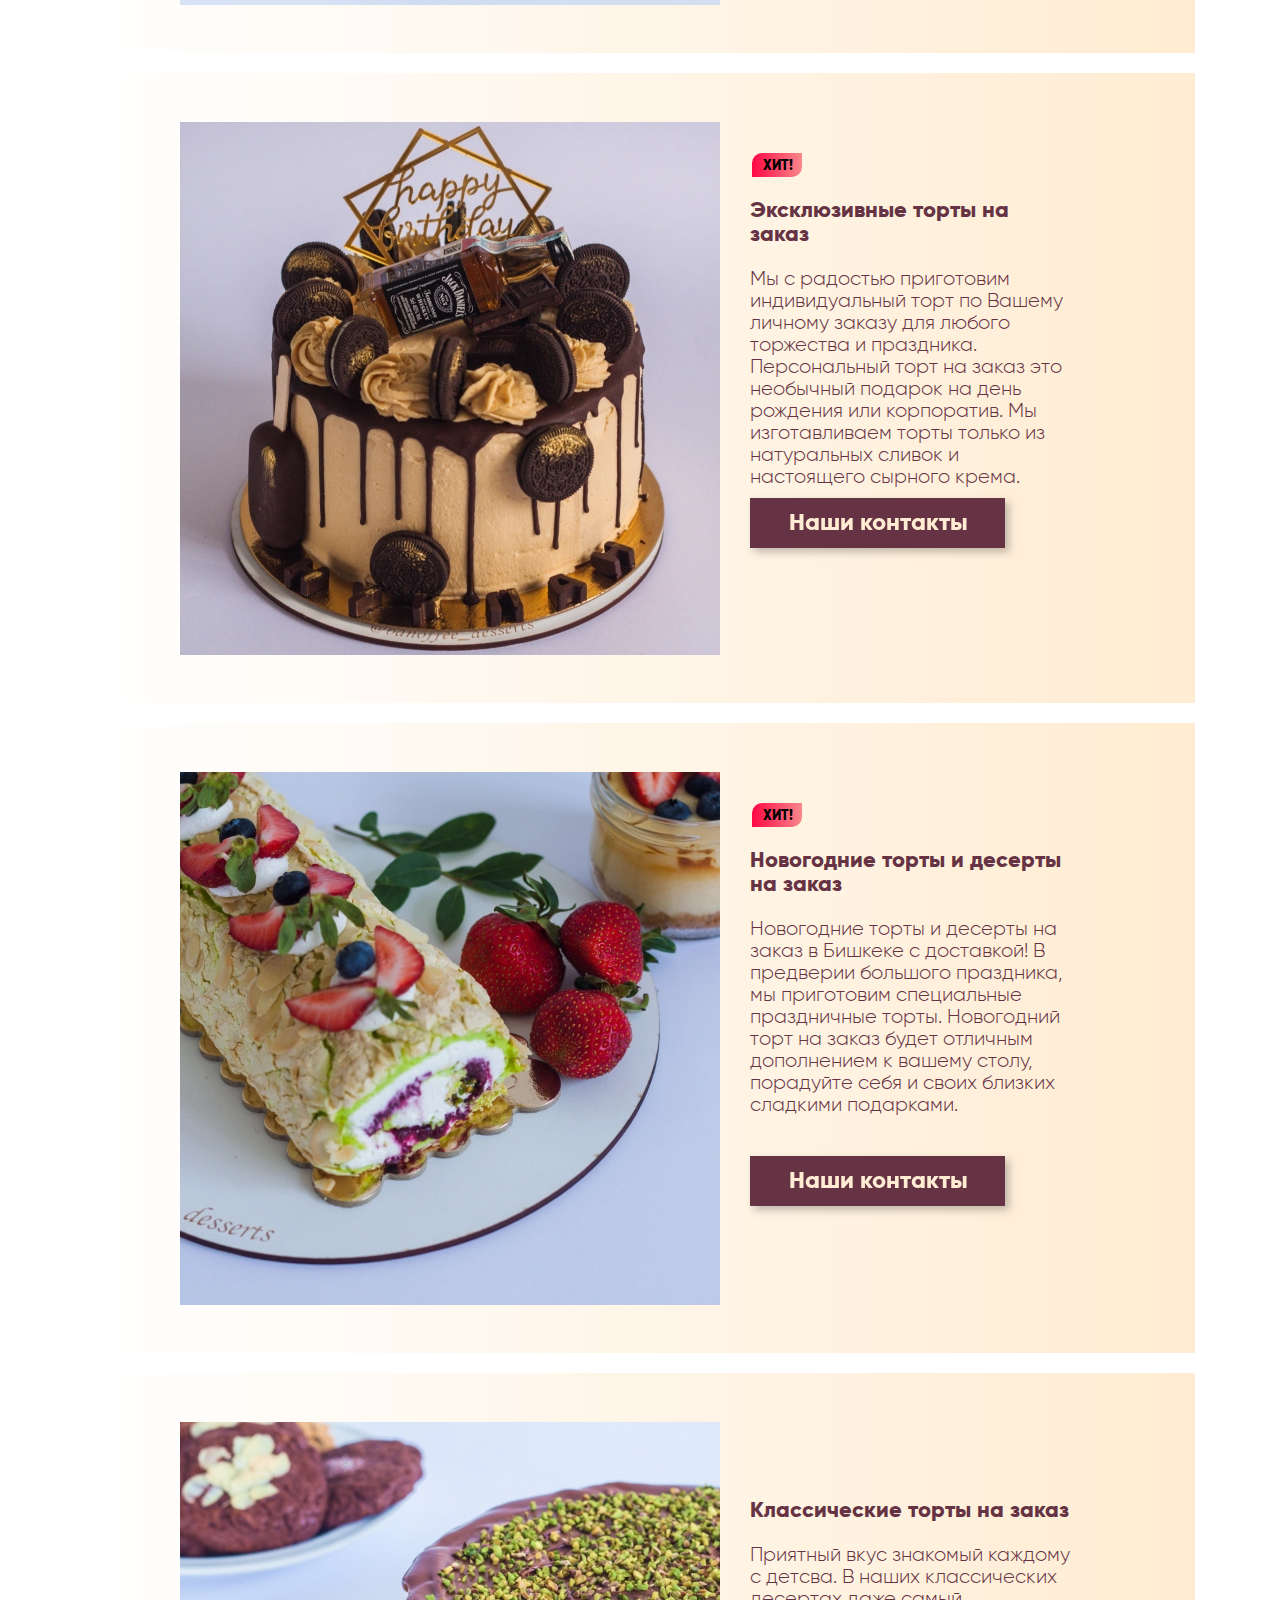
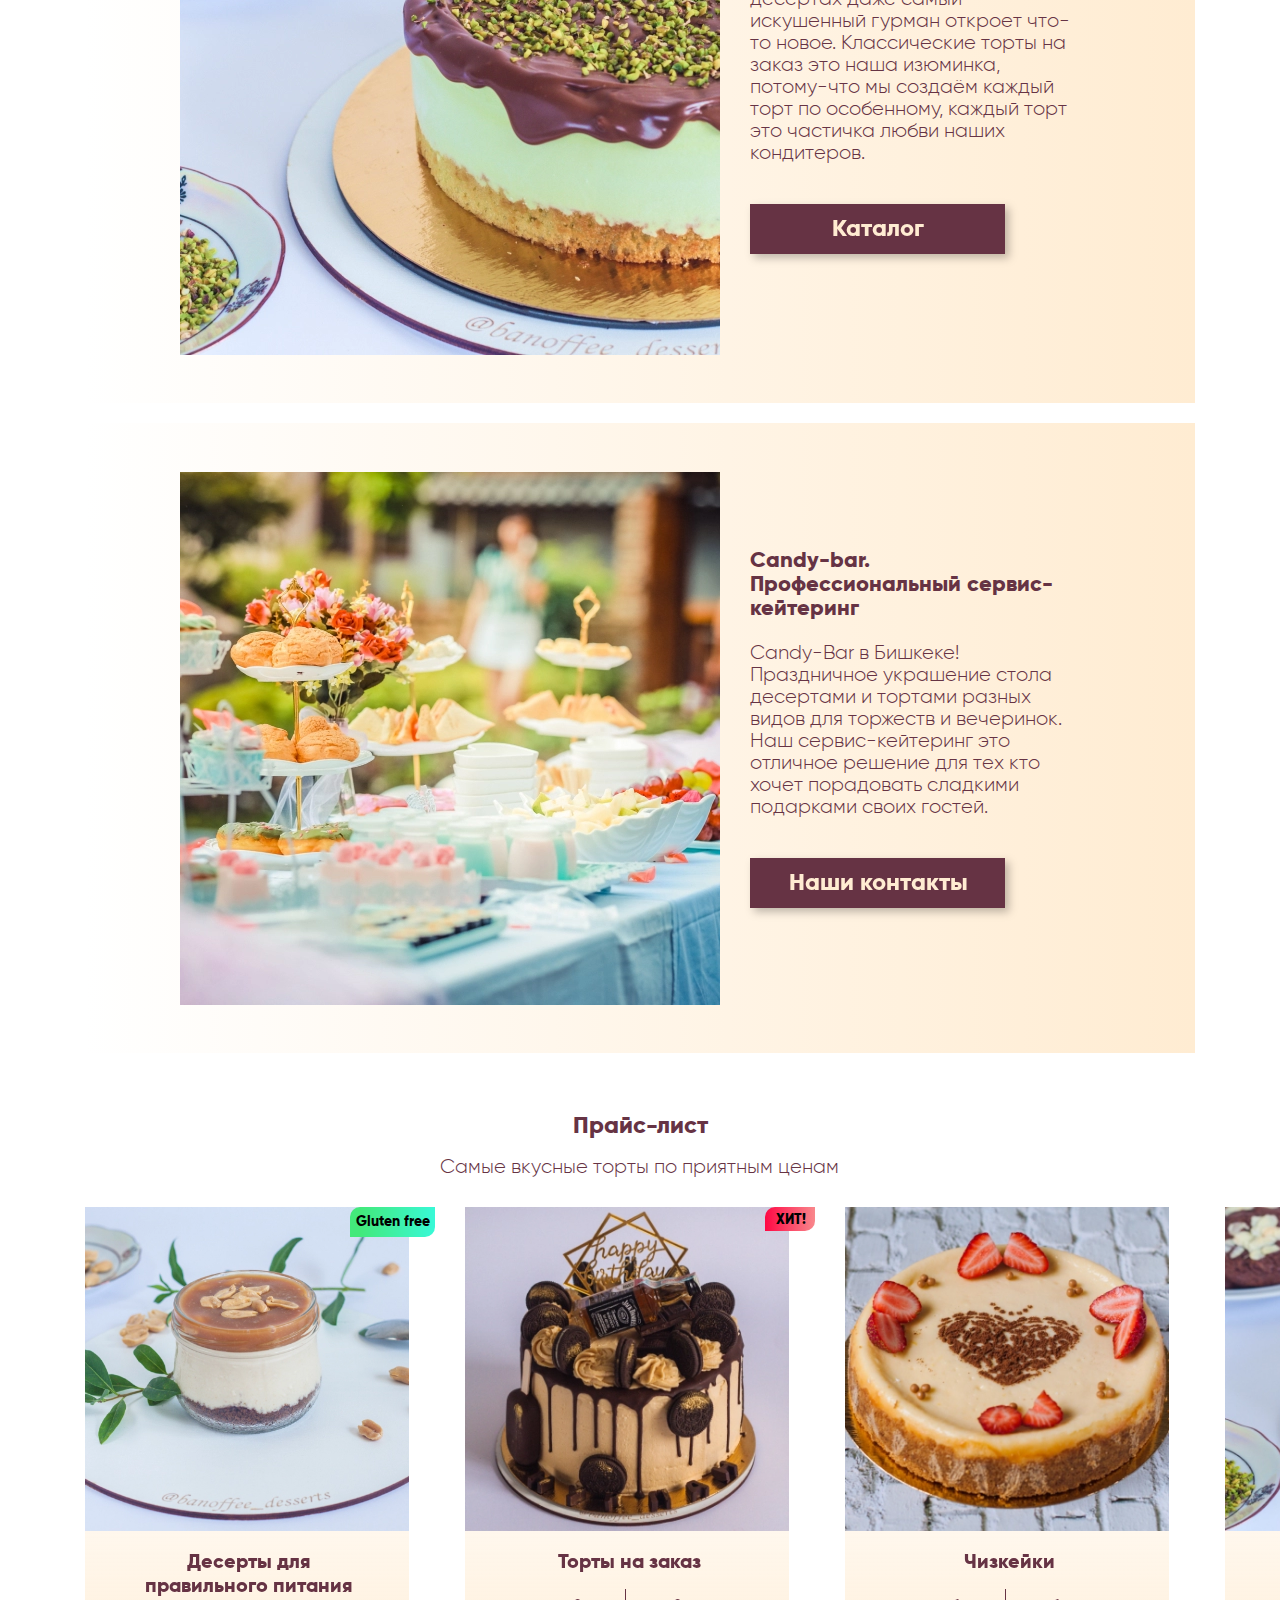
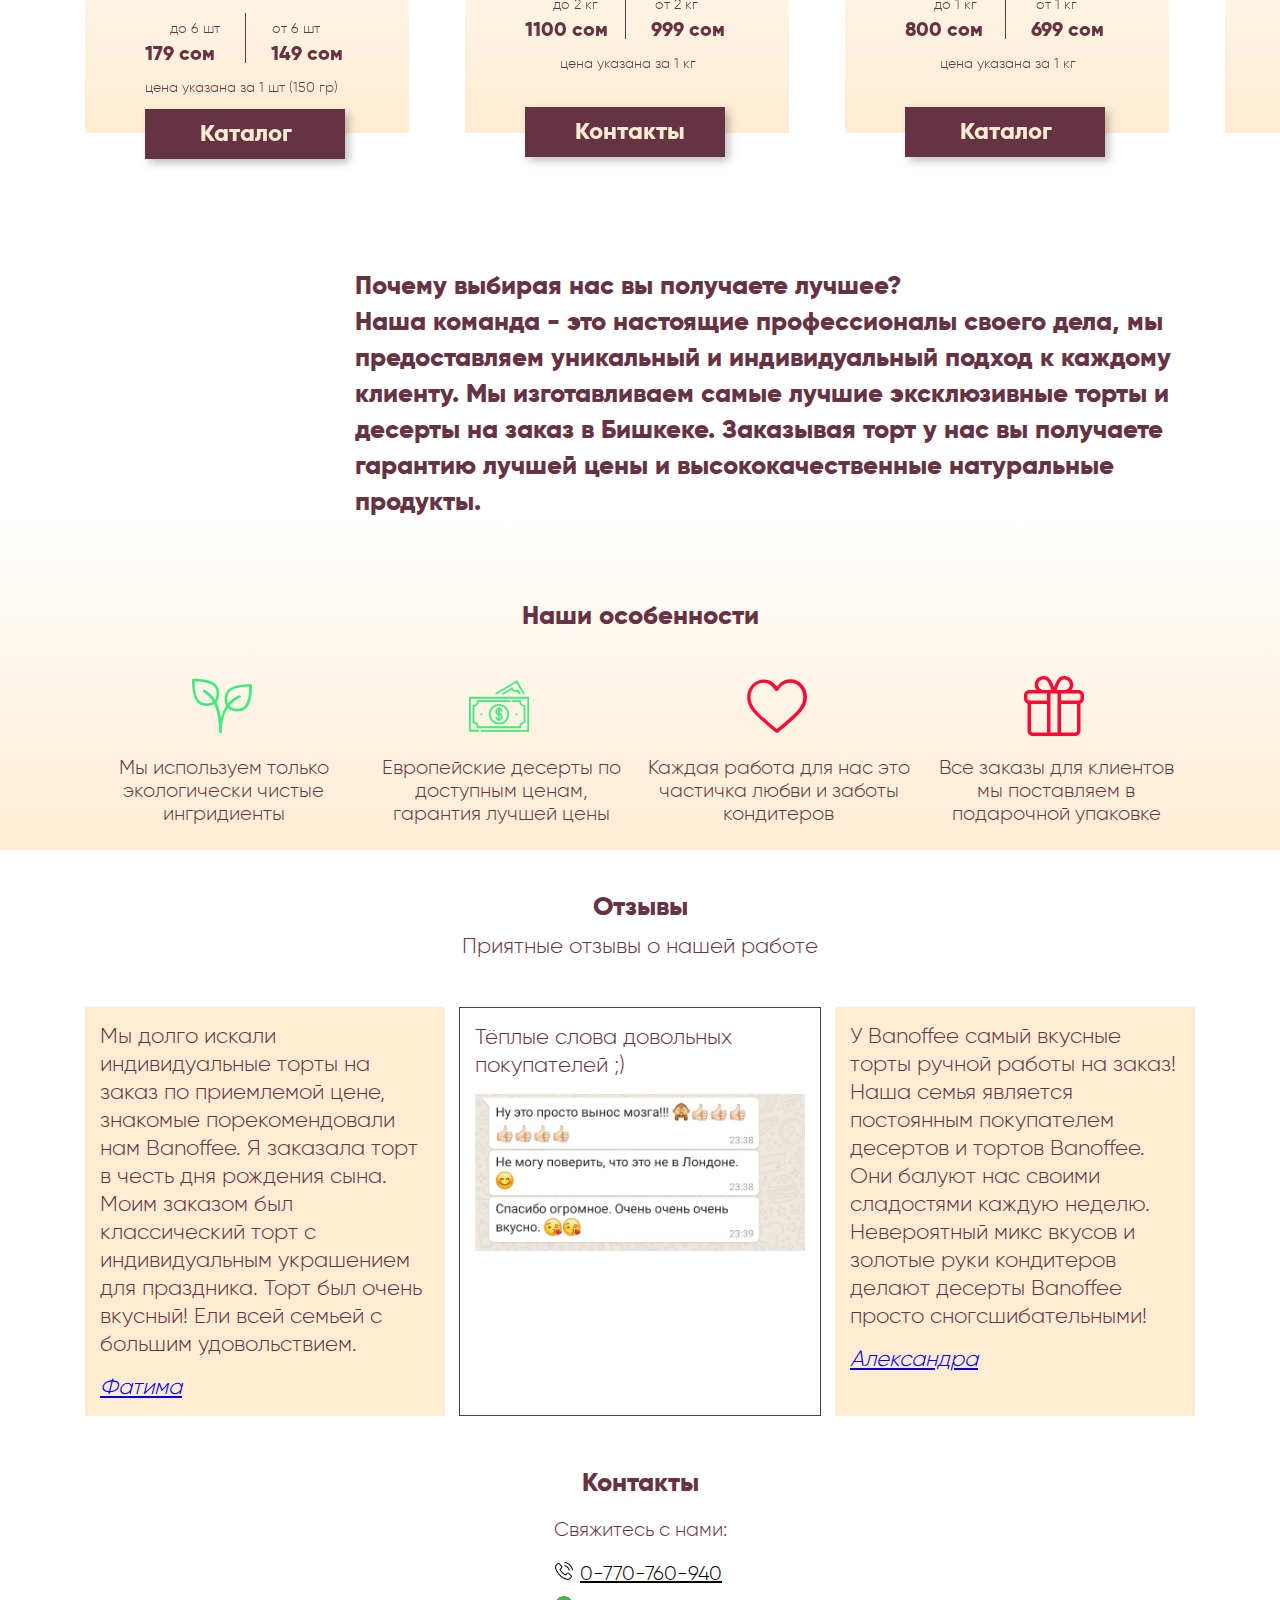
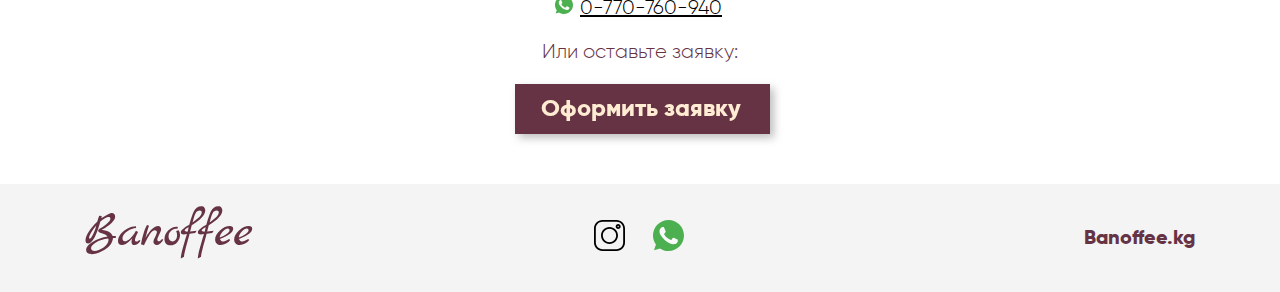
==== commit 57f663c3: "preparation for production" ====
--- a/index.html
+++ b/index.html
@@ -3,6 +3,10 @@
 <head>
   <meta charset="UTF-8">
   <title>Торты | Десерты на заказ в Бишкеке, магазин «Banoffee»</title>
+  <meta name="description"
+        content="Заказать торты и десерты в Бишкеке по низкой цене. Мы используем только натуральные, экологически чистые продукты. ПП десерты для правильного питания без глютена. Доставка по городу. Candy-bar.">
+  <meta name=”robots” content="index, follow">
+
   <meta name="viewport" content="width=device-width,initial-scale=1">
   <meta name="format-detection" content="telephone=no">
   <!--[if lt IE 9]>
@@ -13,6 +17,10 @@
   <link rel="stylesheet" href="https://unpkg.com/swiper/swiper-bundle.min.css">
 
   <link rel="stylesheet" href="css/main.css">
+
+  <link rel="apple-touch-icon" sizes="180x180" href="apple-touch-icon.png">
+  <link rel="icon" type="image/png" sizes="32x32" href="favicon-32x32.png">
+  <link rel="icon" type="image/png" sizes="16x16" href="favicon-16x16.png">
 </head>
 <body>
 
@@ -33,7 +41,7 @@
             <a href="catalog.html">Каталог</a>
           </li>
           <li class="site-list__item hvr-underline-from-center">
-            <a href="order.html">Заказать</a>
+            <a href="contact.html">Заказать</a>
           </li>
         </ul>
       </div>
@@ -61,7 +69,7 @@
     </picture>
     <div class="intro__wrapper">
       <h2 class="intro__heading">Торты десерты для вашего праздника</h2>
-      <a href="#" class="btn btn--intro hvr-shutter-out-horizontal">Каталог</a>
+      <a href="catalog.html" class="btn btn--intro hvr-shutter-out-horizontal">Каталог</a>
     </div>
   </section>
 
@@ -93,7 +101,7 @@
             </h3>
             <p class="products__description">Попробуйте наши порционные десерты в баночках без глютена. Это отличное решение для тех кто следит за своей фигурой. В одной порции содержится <i>всего 20%</i> от суточной нормы калорий. Одна порция поможет вам оставаться сытыми и довольными в течении дня.
             </p>
-            <a href="#" class="btn btn--products hvr-fade">Каталог</a>
+            <a href="catalog.html" class="btn btn--products hvr-fade">Каталог</a>
           </div>
       </article>
 
@@ -118,7 +126,7 @@
           <p class="products__description">Мы с радостью приготовим индивидуальный торт по Вашему личному заказу для
           любого торжества и праздника. Персональный торт на заказ это необычный подарок на день рождения или корпоратив. Мы изготавливаем торты только из натуральных сливок и настоящего сырного крема.
         </p>
-          <a href="#" class="btn btn--products btn--contacts hvr-fade">Наши контакты</a>
+          <a href="contact.html" class="btn btn--products btn--contacts hvr-fade">Наши контакты</a>
         </div>
       </article>
 
@@ -143,7 +151,7 @@
           <p class="products__description">Новогодние торты и десерты на заказ в Бишкеке с доставкой!
             В предверии большого праздника, мы приготовим специальные праздничные торты.
             Новогодний торт на заказ будет отличным дополнением к вашему столу, порадуйте себя и своих близких сладкими подарками.</p>
-          <a href="#" class="btn btn--products btn--contacts hvr-fade">Наши контакты</a>
+          <a href="catalog.html" class="btn btn--products btn--contacts hvr-fade">Наши контакты</a>
         </div>
       </article>
 
@@ -165,7 +173,7 @@
           <h3 class="products__heading">Классические торты на заказ<em class="visually-hidden">в Бишкеке</em>
           </h3>
           <p class="products__description">Приятный вкус знакомый каждому с детсва. В наших классических десертах даже самый искушенный гурман откроет что-то новое. Классические торты на заказ это наша изюминка, потому-что мы создаём каждый торт по особенному, каждый торт это частичка любви наших кондитеров.</p>
-          <a href="#" class="btn btn--products hvr-fade">Каталог</a>
+          <a href="catalog.html" class="btn btn--products hvr-fade">Каталог</a>
         </div>
       </article>
 
@@ -189,7 +197,7 @@
             Профессиональный сервис-кейтеринг<em class="visually-hidden">в Бишкеке</em>
           </h3>
           <p class="products__description">Candy-Bar в Бишкеке! Праздничное украшение стола десертами и тортами разных видов для торжеств и вечеринок. Наш сервис-кейтеринг это отличное решение для тех кто хочет порадовать сладкими подарками своих гостей.</p>
-          <a href="#" class="btn btn--products btn--contacts hvr-fade">Наши контакты</a>
+          <a href="contact.html" class="btn btn--products btn--contacts hvr-fade">Наши контакты</a>
         </div>
       </article>
 
@@ -236,7 +244,7 @@
               </tbody>
             </table>
             <span class="slide__description">цена указана за 1 шт (150 гр)</span>
-            <a href="#" class="btn btn--slide hvr-fade">Каталог</a>
+            <a href="catalog.html" class="btn btn--slide hvr-fade">Каталог</a>
           </div>
 
           <div class="swiper-slide slide slide--exclsv">
@@ -269,7 +277,7 @@
               </tbody>
             </table>
             <span class="slide__description">цена указана за 1 кг</span>
-            <a href="#" class="btn btn--slide hvr-fade">Каталог</a>
+            <a href="contact.html" class="btn btn--slide hvr-fade">Контакты</a>
           </div>
 
           <div class="swiper-slide slide">
@@ -302,7 +310,7 @@
               </tbody>
             </table>
             <span class="slide__description">цена указана за 1 кг</span>
-            <a href="#" class="btn btn--slide hvr-fade">Каталог</a>
+            <a href="contact.html" class="btn btn--slide hvr-fade">Каталог</a>
           </div>
 
           <div class="swiper-slide slide">
@@ -335,7 +343,7 @@
               </tbody>
             </table>
             <span class="slide__description">цена указана за 1 кг</span>
-            <a href="#" class="btn btn--slide hvr-fade">Каталог</a>
+            <a href="catalog.html" class="btn btn--slide hvr-fade">Каталог</a>
           </div>
 
           <div class="swiper-slide slide">
@@ -368,7 +376,7 @@
               </tbody>
             </table>
             <span class="slide__description">цена указана за 1 кг</span>
-            <a href="#" class="btn btn--slide hvr-fade">Каталог</a>
+            <a href="catalog.html" class="btn btn--slide hvr-fade">Каталог</a>
           </div>
 
 
@@ -430,7 +438,7 @@
             Banoffee. Я заказала торт в честь дня рождения сына. Моим заказом был классический торт с
             индивидуальным украшением для праздника. Торт был очень вкусный! Ели всей семьей с большим удовольствием.
           </p>
-          <cite class="feedback__author"><a href="#">Фатима</a></cite>
+          <cite class="feedback__author"><a href="https://www.instagram.com/fatimayunuza/">Фатима</a></cite>
         </blockquote>
 
         <div class="feedback__review-image">
@@ -442,7 +450,7 @@
           <p class="feedback__text">
             У Banoffee самый вкусные торты ручной работы на заказ! Наша семья является постоянным покупателем десертов и тортов Banoffee. Они балуют нас своими сладостями каждую неделю. Невероятный микс вкусов и золотые руки кондитеров делают десерты Banoffee просто сногсшибательными!
           </p>
-          <cite class="feedback__author"><a href="#">Александра</a></cite>
+          <cite class="feedback__author"><a href="https://www.instagram.com/alexa_happy_mom">Александра</a></cite>
         </blockquote>
 
       </div>
@@ -457,7 +465,7 @@
       <a href="tel:+996770760940" class="contacts__link contacts__tel">0-770-760-940</a>
       <a href="https://wa.me/+996770760940" class="contacts__link contacts__wa">0-770-760-940</a>
       <p class="contacts__description contacts__action">Или оставьте заявку:</p>
-      <a href="order.html" class="btn btn--applctn hvr-fade">Оформить заявку</a>
+      <a href="contact.html" class="btn btn--applctn hvr-fade">Оформить заявку</a>
     </div>
   </section>
 
@@ -469,7 +477,7 @@
       <path d="M30.85 29.95L30.8 31.9L28.05 32C27.65 34.3333 27 36.2167 26.1 37.65C25.2333 39.0833 23.7667 40.6333 21.7 42.3C19.6333 43.9667 17.15 45.35 14.25 46.45C11.3833 47.5833 8.98333 48.15 7.05 48.15C5.11667 48.15 3.65 47.75 2.65 46.95C1.65 46.1833 1.15 45.1667 1.15 43.9C1.15 41.9667 2.28333 40.0333 4.55 38.1C6.85 36.1333 9.61667 34.5 12.85 33.2C16.1167 31.8667 19.35 30.9667 22.55 30.5C22.05 29.6667 21.2833 28.9833 20.25 28.45C19.25 27.9167 17.5333 27.3167 15.1 26.65C13.7667 26.2833 13.1 25.6833 13.1 24.85C13.1 24.35 13.3 23.9 13.7 23.5C14.1333 23.0667 14.8333 22.5667 15.8 22C16.8 21.4 17.7333 20.8 18.6 20.2C19.5 19.5667 20.4833 18.8167 21.55 17.95C22.65 17.0833 23.5667 16.1833 24.3 15.25C25.0333 14.3167 25.4 13.5 25.4 12.8C25.4 11.6333 24.8167 11.05 23.65 11.05C22.75 11.05 21.5167 11.4833 19.95 12.35C18.4167 13.1833 16.9 14.2667 15.4 15.6L13.25 22.4C11.75 27.1667 10.0833 30.8667 8.25 33.5C6.45 36.1333 4.73333 37.45 3.1 37.45C1.36667 37.45 0.5 36.3833 0.5 34.25C0.5 32.1167 1.53333 29.4 3.6 26.1C5.66667 22.7667 8.53333 19.35 12.2 15.85C12.2 15.8167 12.2833 15.5167 12.45 14.95C12.65 14.35 12.8333 13.75 13 13.15C13.5667 11.35 14 10.2 14.3 9.7L16.75 10.1C16.75 10.7333 16.6167 11.4833 16.35 12.35C18.2167 10.95 20.1833 9.73333 22.25 8.7C24.35 7.63333 25.8833 7.1 26.85 7.1C27.85 7.1 28.65 7.41667 29.25 8.05C29.85 8.65 30.15 9.55 30.15 10.75C30.15 11.9167 29.5833 13.2667 28.45 14.8C27.35 16.3333 25.9667 17.7167 24.3 18.95C21.2667 21.2167 18.6833 22.85 16.55 23.85C20.0167 24.3833 22.55 25.1 24.15 26C25.75 26.8667 26.9167 28.1833 27.65 29.95H30.85ZM6.55 31.1C8.88333 27.3333 10.4333 23.4667 11.2 19.5C9.4 21.4667 7.76667 23.7167 6.3 26.25C4.83333 28.7833 4.1 30.6167 4.1 31.75C4.1 32.45 4.33333 32.8 4.8 32.8C5.3 32.8 5.88333 32.2333 6.55 31.1ZM18.15 41.8C19.7833 40.7 21.0833 39.4667 22.05 38.1C23.0167 36.7333 23.5 35.45 23.5 34.25C23.5 33.6833 23.4167 33.1167 23.25 32.55C18.25 33.15 14.1333 34.4667 10.9 36.5C7.66667 38.5 6.05 40.4167 6.05 42.25C6.05 43.05 6.36667 43.6833 7 44.15C7.63333 44.65 8.5 44.9 9.6 44.9C12.3 44.9 15.15 43.8667 18.15 41.8ZM54.2996 33.95L55.4496 34.8C54.9829 35.8 54.1163 36.75 52.8496 37.65C51.6163 38.55 50.4829 39 49.4496 39C47.4829 39 46.4996 37.9667 46.4996 35.9C46.4996 34.9333 46.7496 33.7833 47.2496 32.45L45.3996 34.35C43.5996 36.1833 42.0329 37.4167 40.6996 38.05C39.3996 38.6833 38.1163 39 36.8496 39C35.5829 39 34.6163 38.65 33.9496 37.95C33.3163 37.2167 32.9996 36.2167 32.9996 34.95C32.9996 32.6167 33.8996 30.3167 35.6996 28.05C37.4996 25.75 39.7996 23.8833 42.5996 22.45C45.3996 21.0167 48.1996 20.2833 50.9996 20.25L51.0996 21.9L48.9996 22.35C45.9663 23.0167 43.2829 24.35 40.9496 26.35C38.6496 28.35 37.4996 30.35 37.4996 32.35C37.4996 34.3167 38.2996 35.3 39.8996 35.3C41.3996 35.3 43.2496 34.25 45.4496 32.15C47.6496 30.05 49.4829 27.5833 50.9496 24.75L53.0496 26C50.9829 30.1667 49.9496 32.8167 49.9496 33.95C49.9496 34.4167 50.0996 34.8167 50.3996 35.15C50.7329 35.45 51.0496 35.6 51.3496 35.6C51.6829 35.6 51.8996 35.5833 51.9996 35.55C52.0996 35.5167 52.1996 35.4833 52.2996 35.45C52.3996 35.3833 52.5163 35.3 52.6496 35.2C52.8163 35.1 52.9496 35 53.0496 34.9C53.1829 34.8 53.3829 34.65 53.6496 34.45C53.9163 34.25 54.1329 34.0833 54.2996 33.95ZM77.2371 32.95L78.2871 33.75C77.5538 35.2167 76.5371 36.45 75.2371 37.45C73.9704 38.45 72.8204 38.95 71.7871 38.95C70.7538 38.95 69.9371 38.65 69.3371 38.05C68.7371 37.45 68.4371 36.7 68.4371 35.8C68.4371 34.9 69.0038 33.3333 70.1371 31.1C71.3038 28.8333 71.8871 27.1667 71.8871 26.1C71.8871 25.6333 71.6871 25.2167 71.2871 24.85C70.9204 24.45 70.4704 24.25 69.9371 24.25C68.2371 24.25 66.5204 25.55 64.7871 28.15C63.0538 30.7167 61.1204 34.4333 58.9871 39.3L55.9871 38.25C56.6204 34.3833 57.5204 30.6167 58.6871 26.95C59.8871 23.25 60.9871 20.6 61.9871 19L64.0371 19.65C63.1038 22.0167 61.9204 26.1 60.4871 31.9C65.0871 24.0333 69.3204 20.1 73.1871 20.1C74.0204 20.1 74.7038 20.3833 75.2371 20.95C75.8038 21.5167 76.0871 22.1833 76.0871 22.95C76.0871 23.7167 75.9871 24.4167 75.7871 25.05C75.5871 25.65 74.9538 27.0833 73.8871 29.35C72.8538 31.5833 72.3371 32.9833 72.3371 33.55C72.3371 34.1167 72.5038 34.5667 72.8371 34.9C73.1704 35.2 73.4871 35.35 73.7871 35.35C74.0871 35.35 74.3371 35.3 74.5371 35.2C74.7371 35.1 74.9538 34.95 75.1871 34.75C75.4538 34.55 75.6871 34.3667 75.8871 34.2C76.0871 34.0333 76.3204 33.8167 76.5871 33.55C76.8871 33.25 77.1038 33.05 77.2371 32.95ZM93.7305 24.15C94.5971 25.5833 95.0305 27.1667 95.0305 28.9C95.0305 31.6 94.0971 34.0167 92.2305 36.15C90.3638 38.25 88.1638 39.3 85.6305 39.3C83.6971 39.3 82.1805 38.75 81.0805 37.65C80.0138 36.5167 79.4805 34.9667 79.4805 33C79.4805 29.8333 80.7138 27 83.1805 24.5C85.6471 21.9667 88.4138 20.7 91.4805 20.7C92.0471 20.7 92.4471 20.7167 92.6805 20.75L92.8305 22.4C90.1638 22.4 87.9471 23.1667 86.1805 24.7C84.4138 26.2333 83.5305 28.2 83.5305 30.6C83.5305 32.0333 83.8805 33.2 84.5805 34.1C85.2805 34.9667 86.2971 35.4 87.6305 35.4C88.9971 35.4 90.0805 34.8 90.8805 33.6C91.6805 32.4 92.0805 31 92.0805 29.4C92.0805 27.7667 91.7638 26.2833 91.1305 24.95L93.7305 24.15ZM106.733 19.35L105.133 25.4L111.633 24.65L110.183 27L104.583 27.75C104.15 29.55 103.417 32.2667 102.383 35.9C100.15 43.7667 99.0332 48.75 99.0332 50.85L95.8332 52.5C95.8332 49.6333 97.0665 44.1 99.5332 35.9C100.8 31.8 101.583 29.1667 101.883 28C100.717 28.3 99.6499 28.45 98.6832 28.45C96.7832 28.45 95.8332 27.7 95.8332 26.2C95.8332 25.3667 96.4665 24.3667 97.7332 23.2C99.5665 21.5 101.75 20 104.283 18.7C106.25 12 107.667 7.8 108.533 6.1C109.7 3.8 110.767 2.33333 111.733 1.7C113.167 0.799997 114.65 0.349997 116.183 0.349997C117.717 0.349997 118.8 0.783331 119.433 1.65C120.067 2.51667 120.35 3.53333 120.283 4.7C120.117 8.9 115.6 13.7833 106.733 19.35ZM114.733 4.6C112.867 4.6 111.483 5.5 110.583 7.3C109.883 8.7 109.267 10.3833 108.733 12.35C108.2 14.3167 107.817 15.6667 107.583 16.4C109.417 15.2667 111.383 13.7333 113.483 11.8C115.583 9.86666 116.667 8.18333 116.733 6.75C116.8 5.31667 116.133 4.6 114.733 4.6ZM102.583 25.65L103.683 21.25C102.417 21.7833 101.417 22.3333 100.683 22.9C99.9832 23.4667 99.6332 23.95 99.6332 24.35C99.6332 25.2167 100.617 25.65 102.583 25.65ZM123.774 19.35L122.174 25.4L128.674 24.65L127.224 27L121.624 27.75C121.191 29.55 120.458 32.2667 119.424 35.9C117.191 43.7667 116.074 48.75 116.074 50.85L112.874 52.5C112.874 49.6333 114.108 44.1 116.574 35.9C117.841 31.8 118.624 29.1667 118.924 28C117.758 28.3 116.691 28.45 115.724 28.45C113.824 28.45 112.874 27.7 112.874 26.2C112.874 25.3667 113.508 24.3667 114.774 23.2C116.608 21.5 118.791 20 121.324 18.7C123.291 12 124.708 7.8 125.574 6.1C126.741 3.8 127.808 2.33333 128.774 1.7C130.208 0.799997 131.691 0.349997 133.224 0.349997C134.758 0.349997 135.841 0.783331 136.474 1.65C137.108 2.51667 137.391 3.53333 137.324 4.7C137.158 8.9 132.641 13.7833 123.774 19.35ZM131.774 4.6C129.908 4.6 128.524 5.5 127.624 7.3C126.924 8.7 126.308 10.3833 125.774 12.35C125.241 14.3167 124.858 15.6667 124.624 16.4C126.458 15.2667 128.424 13.7333 130.524 11.8C132.624 9.86666 133.708 8.18333 133.774 6.75C133.841 5.31667 133.174 4.6 131.774 4.6ZM119.624 25.65L120.724 21.25C119.458 21.7833 118.458 22.3333 117.724 22.9C117.024 23.4667 116.674 23.95 116.674 24.35C116.674 25.2167 117.658 25.65 119.624 25.65ZM144.115 33.1L145.265 34C144.232 35.4333 142.815 36.6333 141.015 37.6C139.215 38.5333 137.465 39 135.765 39C134.065 39 132.699 38.5 131.665 37.5C130.632 36.5 130.115 35.1833 130.115 33.55C130.115 30.4833 131.732 27.4667 134.965 24.5C138.232 21.5333 141.532 20.05 144.865 20.05C147.065 20.05 148.165 20.9167 148.165 22.65C148.165 24.45 146.999 26.2667 144.665 28.1C142.365 29.9333 139.115 31.6 134.915 33.1C135.215 33.8667 135.682 34.4667 136.315 34.9C136.949 35.3333 137.599 35.55 138.265 35.55C139.699 35.55 141.649 34.7333 144.115 33.1ZM134.665 31.6C137.365 30.6667 139.682 29.5 141.615 28.1C143.549 26.7 144.515 25.4167 144.515 24.25C144.515 23.8167 144.349 23.4333 144.015 23.1C143.682 22.7667 143.299 22.6 142.865 22.6C141.299 22.6 139.599 23.5833 137.765 25.55C135.965 27.4833 134.932 29.5 134.665 31.6ZM163.158 33.1L164.308 34C163.275 35.4333 161.858 36.6333 160.058 37.6C158.258 38.5333 156.508 39 154.808 39C153.108 39 151.742 38.5 150.708 37.5C149.675 36.5 149.158 35.1833 149.158 33.55C149.158 30.4833 150.775 27.4667 154.008 24.5C157.275 21.5333 160.575 20.05 163.908 20.05C166.108 20.05 167.208 20.9167 167.208 22.65C167.208 24.45 166.042 26.2667 163.708 28.1C161.408 29.9333 158.158 31.6 153.958 33.1C154.258 33.8667 154.725 34.4667 155.358 34.9C155.992 35.3333 156.642 35.55 157.308 35.55C158.742 35.55 160.692 34.7333 163.158 33.1ZM153.708 31.6C156.408 30.6667 158.725 29.5 160.658 28.1C162.592 26.7 163.558 25.4167 163.558 24.25C163.558 23.8167 163.392 23.4333 163.058 23.1C162.725 22.7667 162.342 22.6 161.908 22.6C160.342 22.6 158.642 23.5833 156.808 25.55C155.008 27.4833 153.975 29.5 153.708 31.6Z" fill="#663344"/>
     </svg></a>
     <div class="footer-socials">
-      <a href="#" class="insta"><svg width="31" height="31" viewBox="0 0 33 33" fill="none"
+      <a href="https://www.instagram.com/banoffee_desserts/" class="insta"><svg width="31" height="31" viewBox="0 0 33 33" fill="none"
                                      xmlns="http://www.w3.org/2000/svg">
         <path
           d="M24.0672 0H8.93278C4.00716 0 0 4.00716 0 8.93278V24.0674C0 28.9928 4.00716 32.9999 8.93278 32.9999H24.0674C28.9928 32.9999 32.9999 28.9928 32.9999 24.0674V8.93278C32.9999 4.00716 28.9928 0 24.0672 0V0ZM31.0653 24.0674C31.0653 27.926 27.926 31.0653 24.0672 31.0653H8.93278C5.07391 31.0653 1.9346 27.926 1.9346 24.0674V8.93278C1.9346 5.07391 5.07391 1.9346 8.93278 1.9346H24.0674C27.926 1.9346 31.0653 5.07391 31.0653 8.93278V24.0674Z" fill="black"/>
@@ -479,7 +487,7 @@
           d="M25.739 4.27222C24.2687 4.27222 23.0728 5.46837 23.0728 6.93845C23.0728 8.40879 24.2687 9.60494 25.739 9.60494C27.2093 9.60494 28.4055 8.40879 28.4055 6.93845C28.4055 5.46812 27.2093 4.27222 25.739 4.27222ZM25.739 7.6701C25.3357 7.6701 25.0074 7.34179 25.0074 6.93845C25.0074 6.53487 25.3357 6.20681 25.739 6.20681C26.1426 6.20681 26.4709 6.53487 26.4709 6.93845C26.4709 7.34179 26.1426 7.6701 25.739 7.6701Z" fill="black"/>
       </svg>
       </a>
-      <a href="#" class="whats"><svg width="31" height="31" viewBox="0 0 18 18" fill="none"
+      <a href="https://wa.me/+996770760940" class="whats"><svg width="31" height="31" viewBox="0 0 18 18" fill="none"
                                      xmlns="http://www.w3.org/2000/svg">
         <path d="M9.00225 0H8.99775C4.03538 0 0 4.0365 0 9C0 10.9688 0.6345 12.7935 1.71337 14.2751L0.59175 17.6186L4.05113 16.5128C5.47425 17.4555 7.17188 18 9.00225 18C13.9646 18 18 13.9624 18 9C18 4.03763 13.9646 0 9.00225 0Z" fill="#4CAF50"/>
         <path d="M14.2391 12.7092C14.022 13.3223 13.1602 13.8308 12.4729 13.9793C12.0026 14.0795 11.3884 14.1593 9.32062 13.3021C6.67575 12.2063 4.9725 9.51871 4.83975 9.34433C4.71262 9.16996 3.771 7.92121 3.771 6.62971C3.771 5.33821 4.42687 4.70933 4.69125 4.43933C4.90837 4.21771 5.26725 4.11646 5.6115 4.11646C5.72287 4.11646 5.823 4.12208 5.913 4.12658C6.17737 4.13783 6.31012 4.15358 6.4845 4.57096C6.70162 5.09408 7.23037 6.38558 7.29337 6.51833C7.3575 6.65108 7.42162 6.83108 7.33162 7.00546C7.24725 7.18546 7.173 7.26533 7.04025 7.41833C6.9075 7.57133 6.7815 7.68833 6.64875 7.85258C6.52725 7.99546 6.39 8.14846 6.543 8.41283C6.696 8.67158 7.22475 9.53446 8.00325 10.2275C9.00787 11.1218 9.82237 11.4076 10.1137 11.5291C10.3309 11.6191 10.5896 11.5977 10.7482 11.429C10.9496 11.2118 11.1982 10.8518 11.4514 10.4975C11.6314 10.2432 11.8586 10.2117 12.0971 10.3017C12.3401 10.3861 13.626 11.0217 13.8904 11.1533C14.1547 11.2861 14.3291 11.3491 14.3932 11.4605C14.4562 11.5718 14.4562 12.095 14.2391 12.7092Z" fill="#FAFAFA"/>
--- a/css/main.css
+++ b/css/main.css
@@ -587,7 +587,7 @@
   content: "Gluten free";
   position: absolute;
   top: 40px;
-  right: -40px;
+  right: 0;
   box-sizing: border-box;
   width: 85px;
   height: 30px;
@@ -605,7 +605,7 @@
   content: "ХИТ!";
   position: absolute;
   top: 40px;
-  right: -40px;
+  right: 0;
   box-sizing: border-box;
   width: 50px;
   height: 24px;
@@ -963,6 +963,9 @@
   .btn--slide {
     padding-left: 55px;
   }
+  .slide--exclsv .btn--slide {
+    padding-left: 50px;
+  }
 }
 .about__wrapper {
   width: 320px;
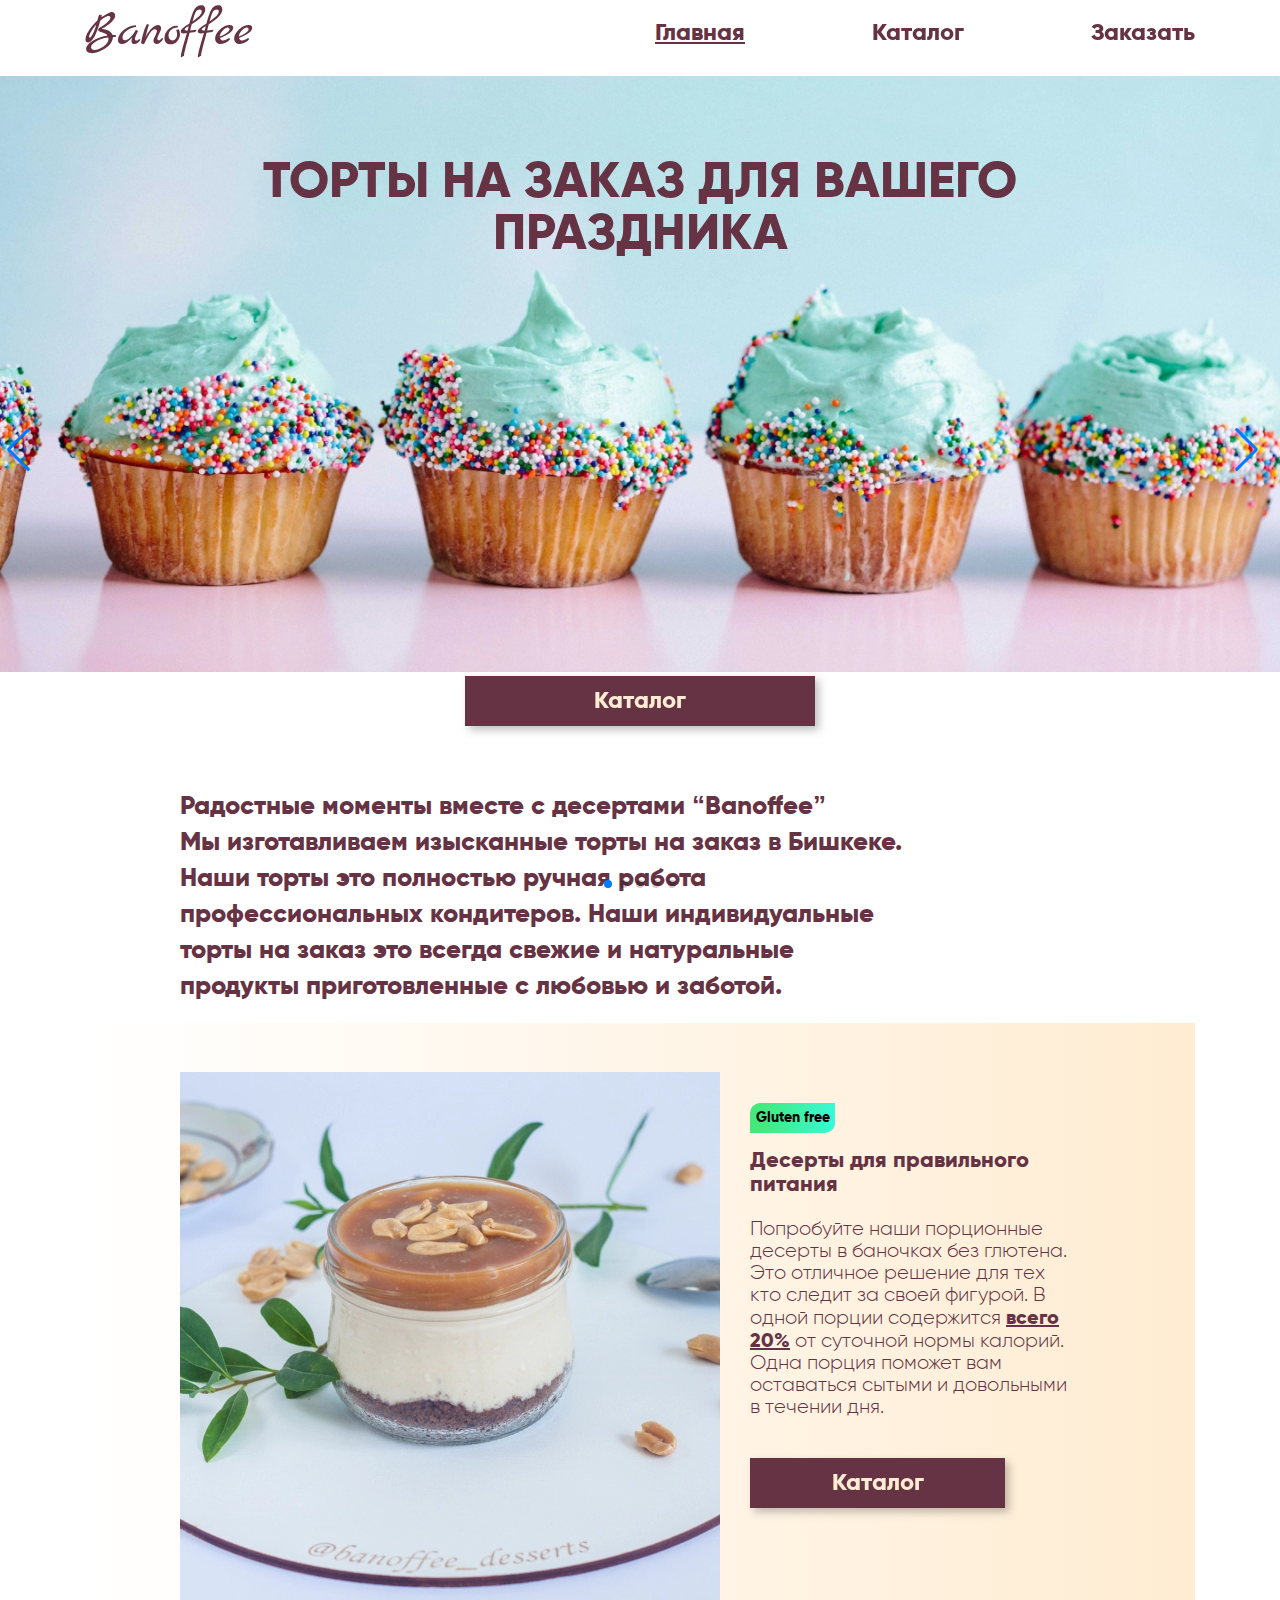
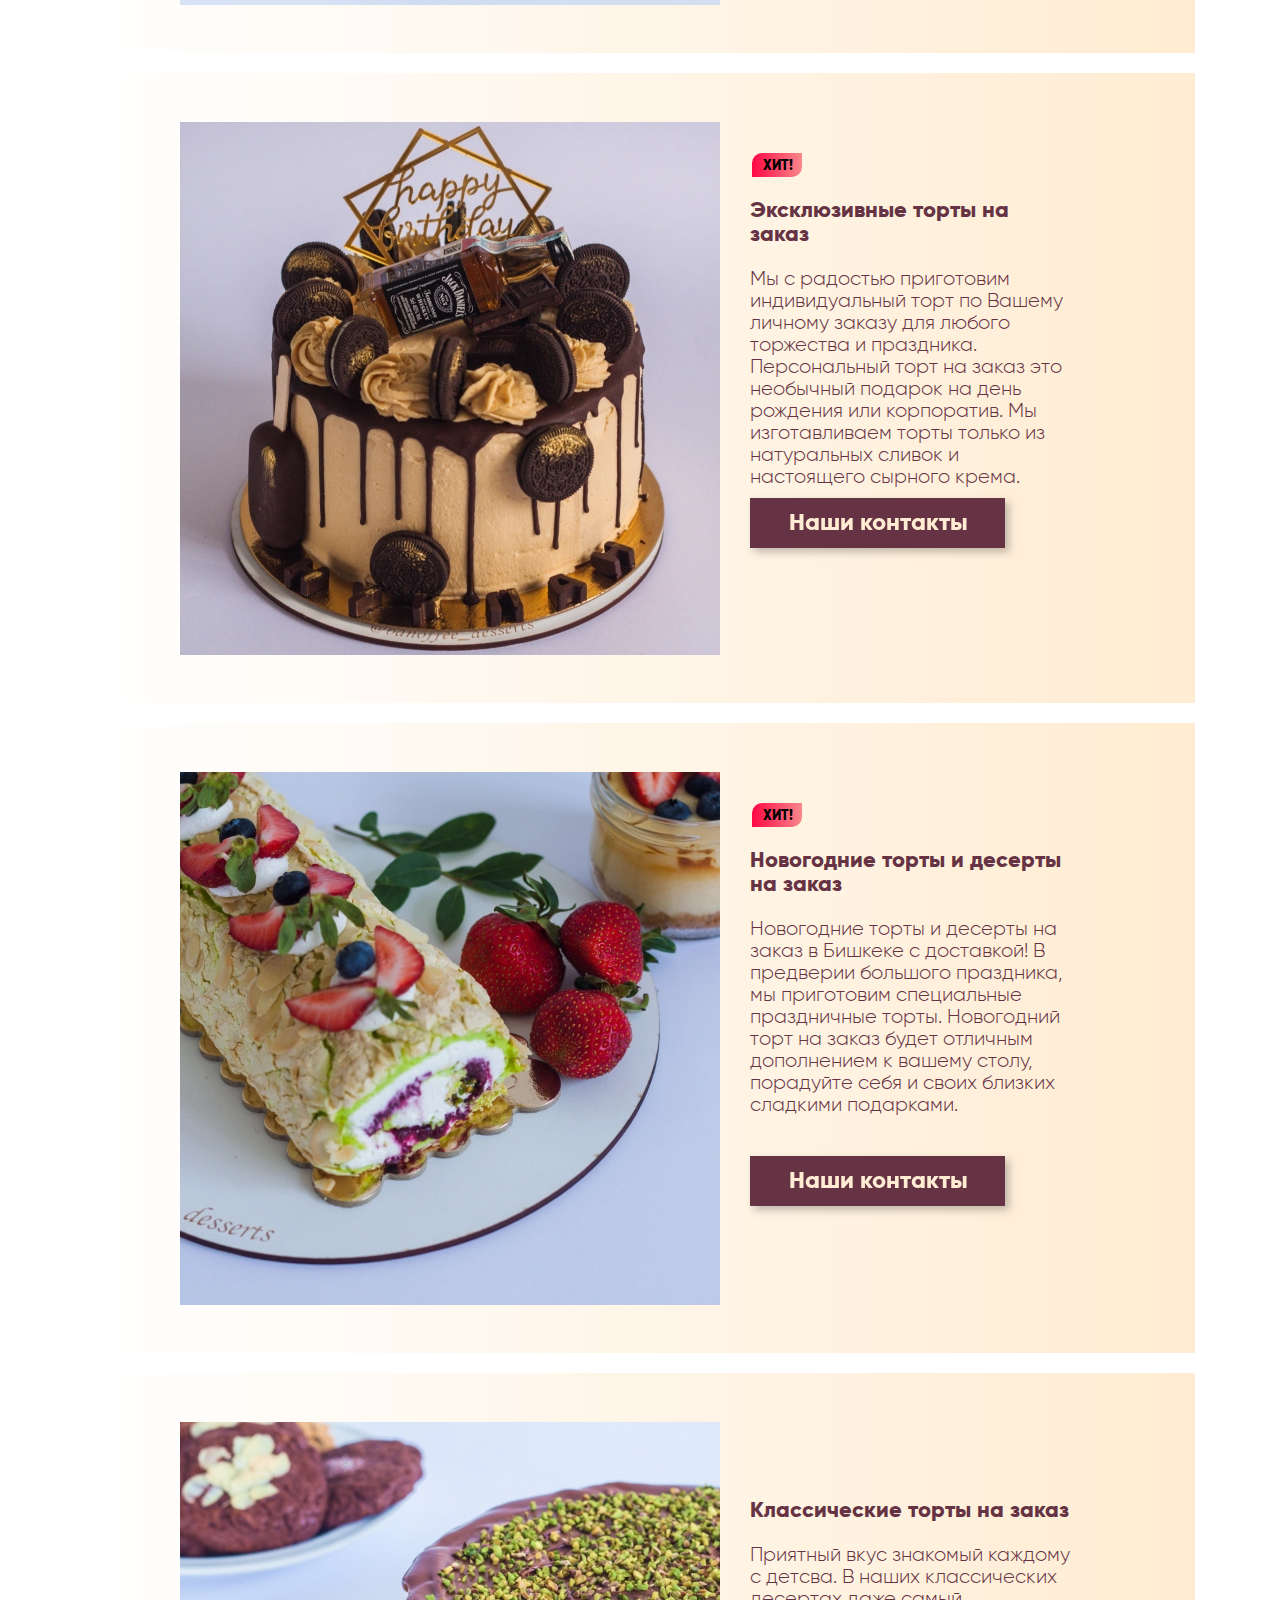
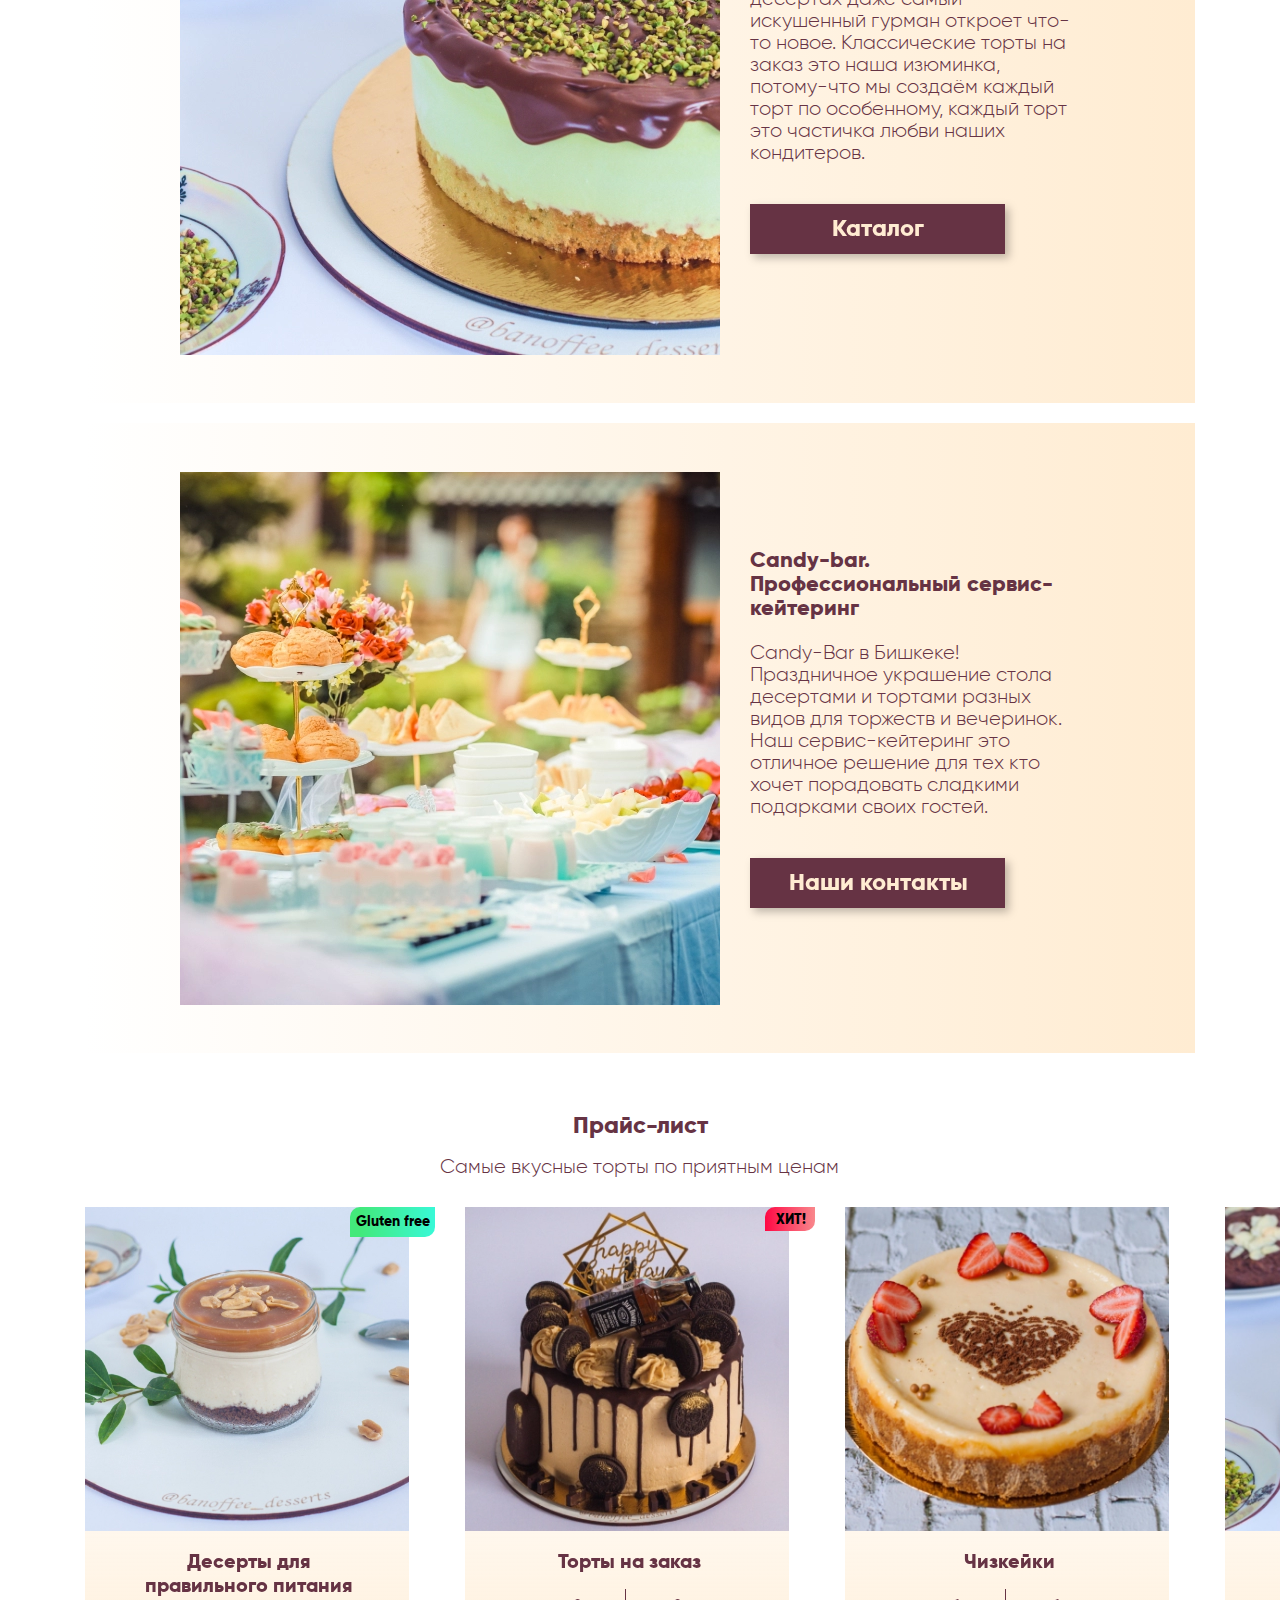
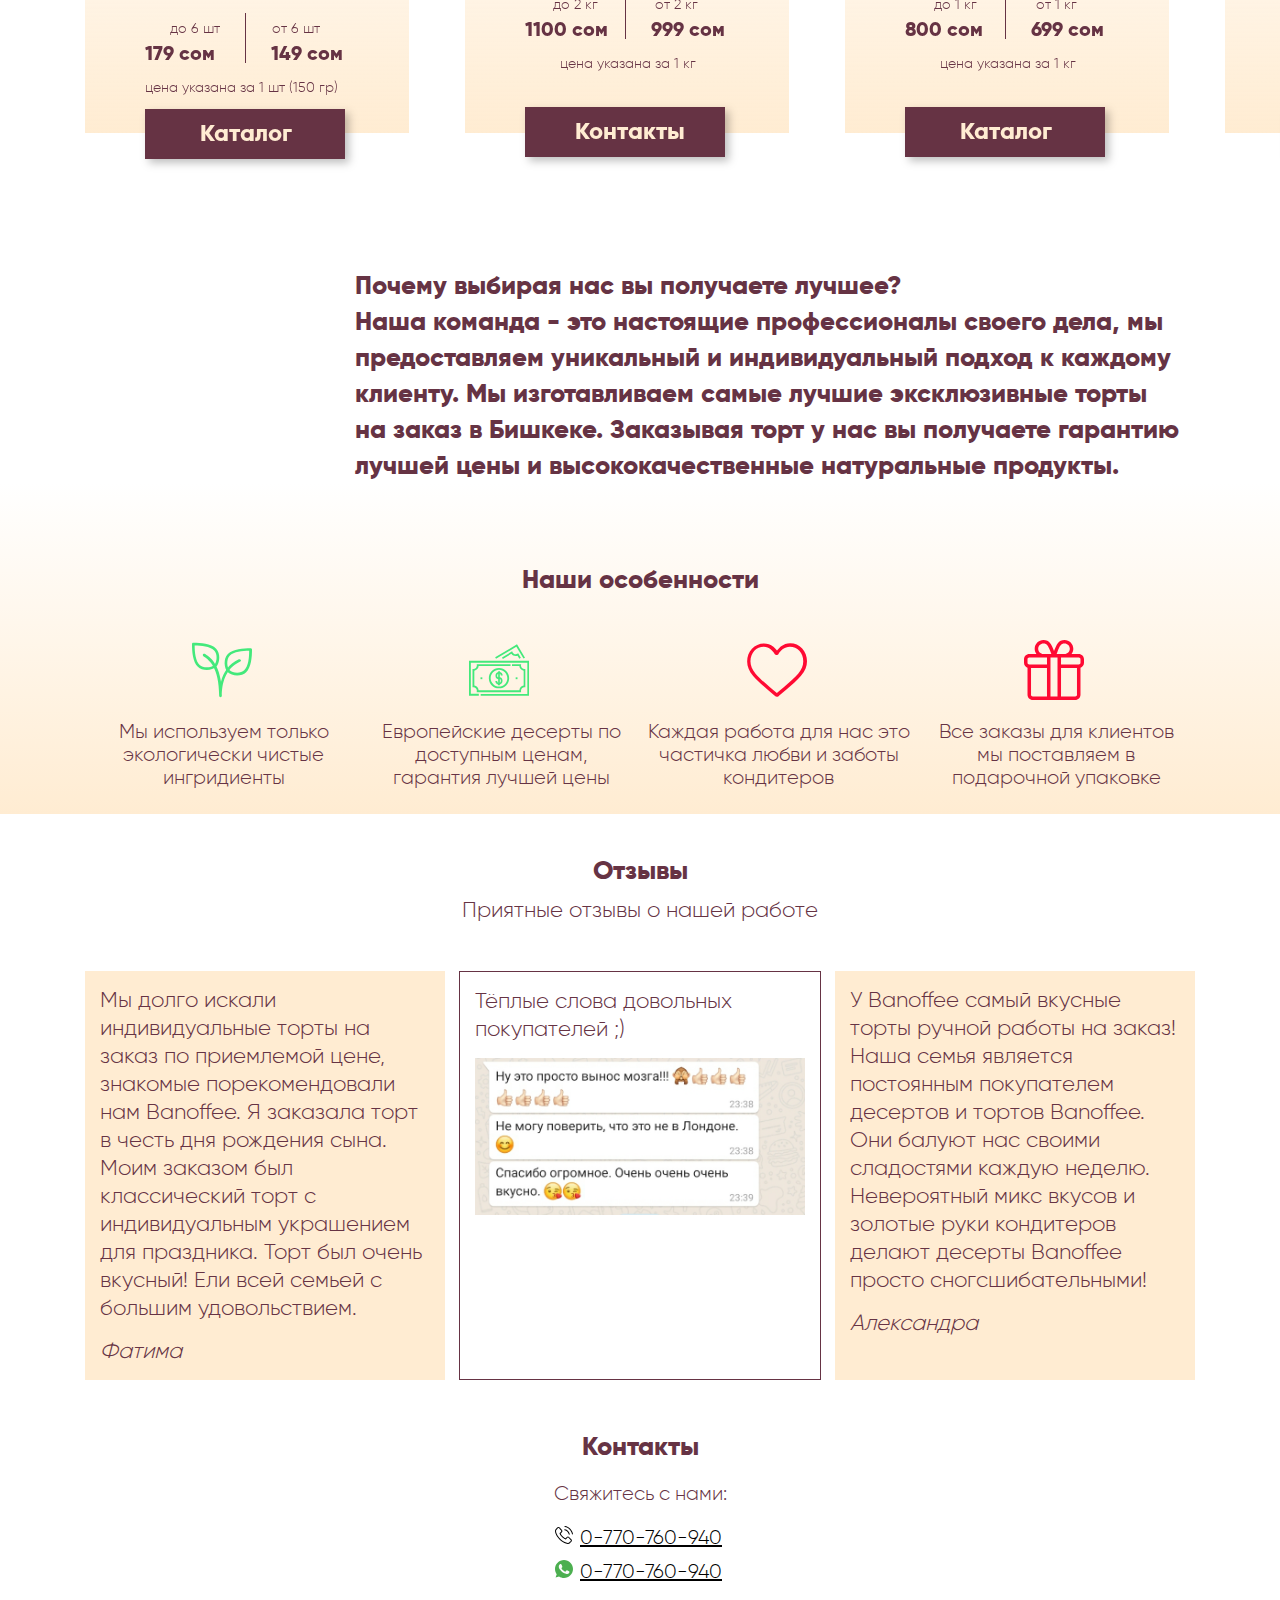
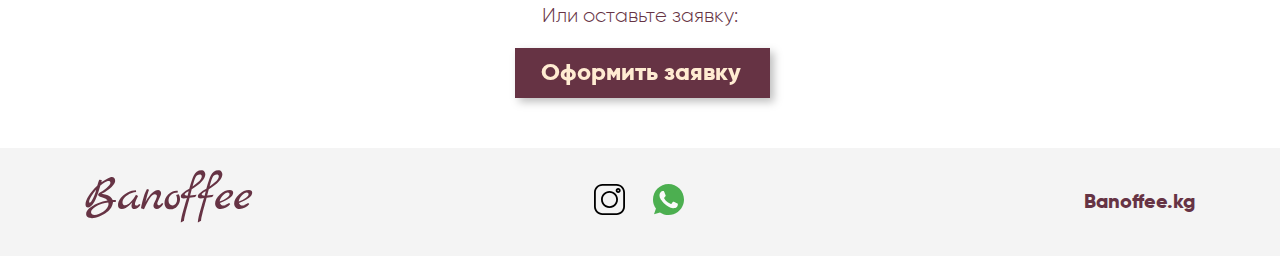
==== commit 7644e5ad: "fix: anchors for catalog.html, optim. SEO" ====
--- a/index.html
+++ b/index.html
@@ -12,11 +12,11 @@
   <!--[if lt IE 9]>
   <script src="//cdnjs.cloudflare.com/ajax/libs/html5shiv/r29/html5.min.js"></script>
   <![endif]-->
-  <link rel="preload" href="fonts/Gilroylight.woff2" as="font">
-  <link rel="preload" href="fonts/Gilroyextrabold.woff2" as="font">
+  <link rel="preload" as="font" href="fonts/Gilroylight.woff2" type="font/woff2" crossorigin="anonymous">
+  <link rel="preload" as="font" href="fonts/Gilroyextrabold.woff2" type="font/woff2" crossorigin="anonymous">
   <link rel="stylesheet" href="https://unpkg.com/swiper/swiper-bundle.min.css">
 
-  <link rel="stylesheet" href="css/main.css">
+  <link rel="stylesheet" href="css/main-min.css">
 
   <link rel="apple-touch-icon" sizes="180x180" href="apple-touch-icon.png">
   <link rel="icon" type="image/png" sizes="32x32" href="favicon-32x32.png">
@@ -26,7 +26,8 @@
 
 <header class="page-header">
   <div class="page-header__wrapper">
-    <a href="#" class="page-header__logo"><svg width="168" height="53" viewBox="0 0 168 53" fill="none" xmlns="http://www.w3.org/2000/svg">
+    <a href="index.html" class="page-header__logo"><svg width="168" height="53" viewBox="0 0 168 53" fill="none"
+                                               xmlns="http://www.w3.org/2000/svg">
       <path d="M30.85 29.95L30.8 31.9L28.05 32C27.65 34.3333 27 36.2167 26.1 37.65C25.2333 39.0833 23.7667 40.6333 21.7 42.3C19.6333 43.9667 17.15 45.35 14.25 46.45C11.3833 47.5833 8.98333 48.15 7.05 48.15C5.11667 48.15 3.65 47.75 2.65 46.95C1.65 46.1833 1.15 45.1667 1.15 43.9C1.15 41.9667 2.28333 40.0333 4.55 38.1C6.85 36.1333 9.61667 34.5 12.85 33.2C16.1167 31.8667 19.35 30.9667 22.55 30.5C22.05 29.6667 21.2833 28.9833 20.25 28.45C19.25 27.9167 17.5333 27.3167 15.1 26.65C13.7667 26.2833 13.1 25.6833 13.1 24.85C13.1 24.35 13.3 23.9 13.7 23.5C14.1333 23.0667 14.8333 22.5667 15.8 22C16.8 21.4 17.7333 20.8 18.6 20.2C19.5 19.5667 20.4833 18.8167 21.55 17.95C22.65 17.0833 23.5667 16.1833 24.3 15.25C25.0333 14.3167 25.4 13.5 25.4 12.8C25.4 11.6333 24.8167 11.05 23.65 11.05C22.75 11.05 21.5167 11.4833 19.95 12.35C18.4167 13.1833 16.9 14.2667 15.4 15.6L13.25 22.4C11.75 27.1667 10.0833 30.8667 8.25 33.5C6.45 36.1333 4.73333 37.45 3.1 37.45C1.36667 37.45 0.5 36.3833 0.5 34.25C0.5 32.1167 1.53333 29.4 3.6 26.1C5.66667 22.7667 8.53333 19.35 12.2 15.85C12.2 15.8167 12.2833 15.5167 12.45 14.95C12.65 14.35 12.8333 13.75 13 13.15C13.5667 11.35 14 10.2 14.3 9.7L16.75 10.1C16.75 10.7333 16.6167 11.4833 16.35 12.35C18.2167 10.95 20.1833 9.73333 22.25 8.7C24.35 7.63333 25.8833 7.1 26.85 7.1C27.85 7.1 28.65 7.41667 29.25 8.05C29.85 8.65 30.15 9.55 30.15 10.75C30.15 11.9167 29.5833 13.2667 28.45 14.8C27.35 16.3333 25.9667 17.7167 24.3 18.95C21.2667 21.2167 18.6833 22.85 16.55 23.85C20.0167 24.3833 22.55 25.1 24.15 26C25.75 26.8667 26.9167 28.1833 27.65 29.95H30.85ZM6.55 31.1C8.88333 27.3333 10.4333 23.4667 11.2 19.5C9.4 21.4667 7.76667 23.7167 6.3 26.25C4.83333 28.7833 4.1 30.6167 4.1 31.75C4.1 32.45 4.33333 32.8 4.8 32.8C5.3 32.8 5.88333 32.2333 6.55 31.1ZM18.15 41.8C19.7833 40.7 21.0833 39.4667 22.05 38.1C23.0167 36.7333 23.5 35.45 23.5 34.25C23.5 33.6833 23.4167 33.1167 23.25 32.55C18.25 33.15 14.1333 34.4667 10.9 36.5C7.66667 38.5 6.05 40.4167 6.05 42.25C6.05 43.05 6.36667 43.6833 7 44.15C7.63333 44.65 8.5 44.9 9.6 44.9C12.3 44.9 15.15 43.8667 18.15 41.8ZM54.2996 33.95L55.4496 34.8C54.9829 35.8 54.1163 36.75 52.8496 37.65C51.6163 38.55 50.4829 39 49.4496 39C47.4829 39 46.4996 37.9667 46.4996 35.9C46.4996 34.9333 46.7496 33.7833 47.2496 32.45L45.3996 34.35C43.5996 36.1833 42.0329 37.4167 40.6996 38.05C39.3996 38.6833 38.1163 39 36.8496 39C35.5829 39 34.6163 38.65 33.9496 37.95C33.3163 37.2167 32.9996 36.2167 32.9996 34.95C32.9996 32.6167 33.8996 30.3167 35.6996 28.05C37.4996 25.75 39.7996 23.8833 42.5996 22.45C45.3996 21.0167 48.1996 20.2833 50.9996 20.25L51.0996 21.9L48.9996 22.35C45.9663 23.0167 43.2829 24.35 40.9496 26.35C38.6496 28.35 37.4996 30.35 37.4996 32.35C37.4996 34.3167 38.2996 35.3 39.8996 35.3C41.3996 35.3 43.2496 34.25 45.4496 32.15C47.6496 30.05 49.4829 27.5833 50.9496 24.75L53.0496 26C50.9829 30.1667 49.9496 32.8167 49.9496 33.95C49.9496 34.4167 50.0996 34.8167 50.3996 35.15C50.7329 35.45 51.0496 35.6 51.3496 35.6C51.6829 35.6 51.8996 35.5833 51.9996 35.55C52.0996 35.5167 52.1996 35.4833 52.2996 35.45C52.3996 35.3833 52.5163 35.3 52.6496 35.2C52.8163 35.1 52.9496 35 53.0496 34.9C53.1829 34.8 53.3829 34.65 53.6496 34.45C53.9163 34.25 54.1329 34.0833 54.2996 33.95ZM77.2371 32.95L78.2871 33.75C77.5538 35.2167 76.5371 36.45 75.2371 37.45C73.9704 38.45 72.8204 38.95 71.7871 38.95C70.7538 38.95 69.9371 38.65 69.3371 38.05C68.7371 37.45 68.4371 36.7 68.4371 35.8C68.4371 34.9 69.0038 33.3333 70.1371 31.1C71.3038 28.8333 71.8871 27.1667 71.8871 26.1C71.8871 25.6333 71.6871 25.2167 71.2871 24.85C70.9204 24.45 70.4704 24.25 69.9371 24.25C68.2371 24.25 66.5204 25.55 64.7871 28.15C63.0538 30.7167 61.1204 34.4333 58.9871 39.3L55.9871 38.25C56.6204 34.3833 57.5204 30.6167 58.6871 26.95C59.8871 23.25 60.9871 20.6 61.9871 19L64.0371 19.65C63.1038 22.0167 61.9204 26.1 60.4871 31.9C65.0871 24.0333 69.3204 20.1 73.1871 20.1C74.0204 20.1 74.7038 20.3833 75.2371 20.95C75.8038 21.5167 76.0871 22.1833 76.0871 22.95C76.0871 23.7167 75.9871 24.4167 75.7871 25.05C75.5871 25.65 74.9538 27.0833 73.8871 29.35C72.8538 31.5833 72.3371 32.9833 72.3371 33.55C72.3371 34.1167 72.5038 34.5667 72.8371 34.9C73.1704 35.2 73.4871 35.35 73.7871 35.35C74.0871 35.35 74.3371 35.3 74.5371 35.2C74.7371 35.1 74.9538 34.95 75.1871 34.75C75.4538 34.55 75.6871 34.3667 75.8871 34.2C76.0871 34.0333 76.3204 33.8167 76.5871 33.55C76.8871 33.25 77.1038 33.05 77.2371 32.95ZM93.7305 24.15C94.5971 25.5833 95.0305 27.1667 95.0305 28.9C95.0305 31.6 94.0971 34.0167 92.2305 36.15C90.3638 38.25 88.1638 39.3 85.6305 39.3C83.6971 39.3 82.1805 38.75 81.0805 37.65C80.0138 36.5167 79.4805 34.9667 79.4805 33C79.4805 29.8333 80.7138 27 83.1805 24.5C85.6471 21.9667 88.4138 20.7 91.4805 20.7C92.0471 20.7 92.4471 20.7167 92.6805 20.75L92.8305 22.4C90.1638 22.4 87.9471 23.1667 86.1805 24.7C84.4138 26.2333 83.5305 28.2 83.5305 30.6C83.5305 32.0333 83.8805 33.2 84.5805 34.1C85.2805 34.9667 86.2971 35.4 87.6305 35.4C88.9971 35.4 90.0805 34.8 90.8805 33.6C91.6805 32.4 92.0805 31 92.0805 29.4C92.0805 27.7667 91.7638 26.2833 91.1305 24.95L93.7305 24.15ZM106.733 19.35L105.133 25.4L111.633 24.65L110.183 27L104.583 27.75C104.15 29.55 103.417 32.2667 102.383 35.9C100.15 43.7667 99.0332 48.75 99.0332 50.85L95.8332 52.5C95.8332 49.6333 97.0665 44.1 99.5332 35.9C100.8 31.8 101.583 29.1667 101.883 28C100.717 28.3 99.6499 28.45 98.6832 28.45C96.7832 28.45 95.8332 27.7 95.8332 26.2C95.8332 25.3667 96.4665 24.3667 97.7332 23.2C99.5665 21.5 101.75 20 104.283 18.7C106.25 12 107.667 7.8 108.533 6.1C109.7 3.8 110.767 2.33333 111.733 1.7C113.167 0.799997 114.65 0.349997 116.183 0.349997C117.717 0.349997 118.8 0.783331 119.433 1.65C120.067 2.51667 120.35 3.53333 120.283 4.7C120.117 8.9 115.6 13.7833 106.733 19.35ZM114.733 4.6C112.867 4.6 111.483 5.5 110.583 7.3C109.883 8.7 109.267 10.3833 108.733 12.35C108.2 14.3167 107.817 15.6667 107.583 16.4C109.417 15.2667 111.383 13.7333 113.483 11.8C115.583 9.86666 116.667 8.18333 116.733 6.75C116.8 5.31667 116.133 4.6 114.733 4.6ZM102.583 25.65L103.683 21.25C102.417 21.7833 101.417 22.3333 100.683 22.9C99.9832 23.4667 99.6332 23.95 99.6332 24.35C99.6332 25.2167 100.617 25.65 102.583 25.65ZM123.774 19.35L122.174 25.4L128.674 24.65L127.224 27L121.624 27.75C121.191 29.55 120.458 32.2667 119.424 35.9C117.191 43.7667 116.074 48.75 116.074 50.85L112.874 52.5C112.874 49.6333 114.108 44.1 116.574 35.9C117.841 31.8 118.624 29.1667 118.924 28C117.758 28.3 116.691 28.45 115.724 28.45C113.824 28.45 112.874 27.7 112.874 26.2C112.874 25.3667 113.508 24.3667 114.774 23.2C116.608 21.5 118.791 20 121.324 18.7C123.291 12 124.708 7.8 125.574 6.1C126.741 3.8 127.808 2.33333 128.774 1.7C130.208 0.799997 131.691 0.349997 133.224 0.349997C134.758 0.349997 135.841 0.783331 136.474 1.65C137.108 2.51667 137.391 3.53333 137.324 4.7C137.158 8.9 132.641 13.7833 123.774 19.35ZM131.774 4.6C129.908 4.6 128.524 5.5 127.624 7.3C126.924 8.7 126.308 10.3833 125.774 12.35C125.241 14.3167 124.858 15.6667 124.624 16.4C126.458 15.2667 128.424 13.7333 130.524 11.8C132.624 9.86666 133.708 8.18333 133.774 6.75C133.841 5.31667 133.174 4.6 131.774 4.6ZM119.624 25.65L120.724 21.25C119.458 21.7833 118.458 22.3333 117.724 22.9C117.024 23.4667 116.674 23.95 116.674 24.35C116.674 25.2167 117.658 25.65 119.624 25.65ZM144.115 33.1L145.265 34C144.232 35.4333 142.815 36.6333 141.015 37.6C139.215 38.5333 137.465 39 135.765 39C134.065 39 132.699 38.5 131.665 37.5C130.632 36.5 130.115 35.1833 130.115 33.55C130.115 30.4833 131.732 27.4667 134.965 24.5C138.232 21.5333 141.532 20.05 144.865 20.05C147.065 20.05 148.165 20.9167 148.165 22.65C148.165 24.45 146.999 26.2667 144.665 28.1C142.365 29.9333 139.115 31.6 134.915 33.1C135.215 33.8667 135.682 34.4667 136.315 34.9C136.949 35.3333 137.599 35.55 138.265 35.55C139.699 35.55 141.649 34.7333 144.115 33.1ZM134.665 31.6C137.365 30.6667 139.682 29.5 141.615 28.1C143.549 26.7 144.515 25.4167 144.515 24.25C144.515 23.8167 144.349 23.4333 144.015 23.1C143.682 22.7667 143.299 22.6 142.865 22.6C141.299 22.6 139.599 23.5833 137.765 25.55C135.965 27.4833 134.932 29.5 134.665 31.6ZM163.158 33.1L164.308 34C163.275 35.4333 161.858 36.6333 160.058 37.6C158.258 38.5333 156.508 39 154.808 39C153.108 39 151.742 38.5 150.708 37.5C149.675 36.5 149.158 35.1833 149.158 33.55C149.158 30.4833 150.775 27.4667 154.008 24.5C157.275 21.5333 160.575 20.05 163.908 20.05C166.108 20.05 167.208 20.9167 167.208 22.65C167.208 24.45 166.042 26.2667 163.708 28.1C161.408 29.9333 158.158 31.6 153.958 33.1C154.258 33.8667 154.725 34.4667 155.358 34.9C155.992 35.3333 156.642 35.55 157.308 35.55C158.742 35.55 160.692 34.7333 163.158 33.1ZM153.708 31.6C156.408 30.6667 158.725 29.5 160.658 28.1C162.592 26.7 163.558 25.4167 163.558 24.25C163.558 23.8167 163.392 23.4333 163.058 23.1C162.725 22.7667 162.342 22.6 161.908 22.6C160.342 22.6 158.642 23.5833 156.808 25.55C155.008 27.4833 153.975 29.5 153.708 31.6Z" fill="#663344"/>
     </svg>
     </a>
@@ -50,8 +51,8 @@
   </div>
 </header>
 
-<main>
-  <h1 class="visually-hidden">Торты и десерты на заказ в Бишкек с доставкой, магазин «Banoffee»</h1>
+<main itemscope itemtype="http://schema.org/Organization">
+  <h1 class="visually-hidden" itemprop="name">Торты на заказ в Бишкек с доставкой, магазин «Banoffee»</h1>
 
   <section class="intro">
     <picture>
@@ -68,7 +69,7 @@
            class="intro__bg-picture" width="360" height="579">
     </picture>
     <div class="intro__wrapper">
-      <h2 class="intro__heading">Торты десерты для вашего праздника</h2>
+      <h2 class="intro__heading">Торты на заказ для вашего праздника</h2>
       <a href="catalog.html" class="btn btn--intro hvr-shutter-out-horizontal">Каталог</a>
     </div>
   </section>
@@ -76,9 +77,10 @@
   <section class="category">
     <h2 class="visually-hidden">Ассортимент тортов и десертов на заказ в Бишкеке</h2>
     <div class="category__wrapper">
-      <p class="category__description">
-        Радостные моменты вместе с десертами “Banoffee” <br> Мы изготавливаем изысканные торты и десерты на заказ в
-        Бишкеке. Наши торты это полностью ручная работа    профессиональных кондитеров. Десерты от “Banoffee” это всегда свежие и натуральные продукты приготовленные с любовью и заботой.
+      <p class="category__description" itemprop="description">
+        Радостные моменты вместе с десертами “Banoffee” <br> Мы изготавливаем изысканные торты на заказ в
+        Бишкеке. Наши торты это полностью ручная работа профессиональных кондитеров. Наши индивидуальные торты на заказ
+        это всегда свежие и натуральные продукты приготовленные с любовью и заботой.
       </p>
 
       <article class="products products--pp">
@@ -101,7 +103,7 @@
             </h3>
             <p class="products__description">Попробуйте наши порционные десерты в баночках без глютена. Это отличное решение для тех кто следит за своей фигурой. В одной порции содержится <i>всего 20%</i> от суточной нормы калорий. Одна порция поможет вам оставаться сытыми и довольными в течении дня.
             </p>
-            <a href="catalog.html" class="btn btn--products hvr-fade">Каталог</a>
+            <a href="catalog.html#jars" class="btn btn--products hvr-fade">Каталог</a>
           </div>
       </article>
 
@@ -151,7 +153,7 @@
           <p class="products__description">Новогодние торты и десерты на заказ в Бишкеке с доставкой!
             В предверии большого праздника, мы приготовим специальные праздничные торты.
             Новогодний торт на заказ будет отличным дополнением к вашему столу, порадуйте себя и своих близких сладкими подарками.</p>
-          <a href="catalog.html" class="btn btn--products btn--contacts hvr-fade">Наши контакты</a>
+          <a href="contact.html" class="btn btn--products btn--contacts hvr-fade">Наши контакты</a>
         </div>
       </article>
 
@@ -173,7 +175,7 @@
           <h3 class="products__heading">Классические торты на заказ<em class="visually-hidden">в Бишкеке</em>
           </h3>
           <p class="products__description">Приятный вкус знакомый каждому с детсва. В наших классических десертах даже самый искушенный гурман откроет что-то новое. Классические торты на заказ это наша изюминка, потому-что мы создаём каждый торт по особенному, каждый торт это частичка любви наших кондитеров.</p>
-          <a href="catalog.html" class="btn btn--products hvr-fade">Каталог</a>
+          <a href="catalog.html#classic" class="btn btn--products hvr-fade">Каталог</a>
         </div>
       </article>
 
@@ -244,7 +246,7 @@
               </tbody>
             </table>
             <span class="slide__description">цена указана за 1 шт (150 гр)</span>
-            <a href="catalog.html" class="btn btn--slide hvr-fade">Каталог</a>
+            <a href="catalog.html#jars" class="btn btn--slide hvr-fade">Каталог</a>
           </div>
 
           <div class="swiper-slide slide slide--exclsv">
@@ -310,7 +312,7 @@
               </tbody>
             </table>
             <span class="slide__description">цена указана за 1 кг</span>
-            <a href="contact.html" class="btn btn--slide hvr-fade">Каталог</a>
+            <a href="catalog.html#cheesecakes" class="btn btn--slide hvr-fade">Каталог</a>
           </div>
 
           <div class="swiper-slide slide">
@@ -343,7 +345,7 @@
               </tbody>
             </table>
             <span class="slide__description">цена указана за 1 кг</span>
-            <a href="catalog.html" class="btn btn--slide hvr-fade">Каталог</a>
+            <a href="catalog.html#muss" class="btn btn--slide hvr-fade">Каталог</a>
           </div>
 
           <div class="swiper-slide slide">
@@ -376,7 +378,7 @@
               </tbody>
             </table>
             <span class="slide__description">цена указана за 1 кг</span>
-            <a href="catalog.html" class="btn btn--slide hvr-fade">Каталог</a>
+            <a href="catalog.html#classic" class="btn btn--slide hvr-fade">Каталог</a>
           </div>
 
 
@@ -397,10 +399,7 @@
       <h2 class="visually-hidden">О магазине тортов и десертов на заказ в Бишкеке «Banoffee»</h2>
       <p class="about__description">
         Почему выбирая нас вы получаете лучшее? <br>Наша команда - это настоящие профессионалы своего дела, мы
-        предоставляем
-        уникальный и индивидуальный подход к
-        каждому клиенту. Мы изготавливаем самые лучшие эксклюзивные торты и десерты на заказ в Бишкеке. Заказывая торт у
-        нас вы получаете гарантию лучшей цены и высококачественные натуральные продукты.
+        предоставляем уникальный и индивидуальный подход к каждому клиенту. Мы изготавливаем самые лучшие эксклюзивные торты на заказ в Бишкеке. Заказывая торт у нас вы получаете гарантию лучшей цены и высококачественные натуральные продукты.
       </p>
     </div>
   </section>
@@ -438,7 +437,7 @@
             Banoffee. Я заказала торт в честь дня рождения сына. Моим заказом был классический торт с
             индивидуальным украшением для праздника. Торт был очень вкусный! Ели всей семьей с большим удовольствием.
           </p>
-          <cite class="feedback__author"><a href="https://www.instagram.com/fatimayunuza/">Фатима</a></cite>
+          <cite class="feedback__author"><a>Фатима</a></cite>
         </blockquote>
 
         <div class="feedback__review-image">
@@ -450,7 +449,7 @@
           <p class="feedback__text">
             У Banoffee самый вкусные торты ручной работы на заказ! Наша семья является постоянным покупателем десертов и тортов Banoffee. Они балуют нас своими сладостями каждую неделю. Невероятный микс вкусов и золотые руки кондитеров делают десерты Banoffee просто сногсшибательными!
           </p>
-          <cite class="feedback__author"><a href="https://www.instagram.com/alexa_happy_mom">Александра</a></cite>
+          <cite class="feedback__author"><a>Александра</a></cite>
         </blockquote>
 
       </div>
@@ -462,7 +461,7 @@
     <div class="contacts__wrapper">
       <h2 class="contacts__heading">Контакты</h2>
       <p class="contacts__description">Свяжитесь с нами:</p>
-      <a href="tel:+996770760940" class="contacts__link contacts__tel">0-770-760-940</a>
+      <a href="tel:+996770760940" class="contacts__link contacts__tel" itemprop="telephone">0-770-760-940</a>
       <a href="https://wa.me/+996770760940" class="contacts__link contacts__wa">0-770-760-940</a>
       <p class="contacts__description contacts__action">Или оставьте заявку:</p>
       <a href="contact.html" class="btn btn--applctn hvr-fade">Оформить заявку</a>
--- a/css/main-min.css
+++ b/css/main-min.css
@@ -0,0 +1 @@
+html{font-family:sans-serif;-ms-text-size-adjust:100%;-webkit-text-size-adjust:100%}body{margin:0}article,aside,details,figcaption,figure,footer,header,hgroup,main,nav,section,summary{display:block}audio,canvas,progress,video{display:inline-block;vertical-align:baseline}audio:not([controls]){display:none;height:0}[hidden],template{display:none}a{background:0 0}a:active,a:hover{outline:0}abbr[title]{border-bottom:1px dotted}b,strong{font-weight:700}dfn{font-style:italic}h1{font-size:2em;margin:.67em 0}mark{background:#ff0;color:#000}small{font-size:80%}sub,sup{font-size:75%;line-height:0;position:relative;vertical-align:baseline}sup{top:-.5em}sub{bottom:-.25em}img{border:0}svg:not(:root){overflow:hidden}figure{margin:1em 40px}hr{-webkit-box-sizing:content-box;box-sizing:content-box;height:0}pre{overflow:auto}code,kbd,pre,samp{font-family:monospace,monospace;font-size:1em}button,input,optgroup,select,textarea{color:inherit;font:inherit;margin:0}button{overflow:visible}button,select{text-transform:none}button,html input[type=button]{-webkit-appearance:button;cursor:pointer}button[disabled],html input[disabled]{cursor:default}button input::-moz-focus-inner{border:0;padding:0}input{line-height:normal}input[type=reset],input[type=submit]{-webkit-appearance:button;cursor:pointer}input[type=checkbox],input[type=radio]{-webkit-box-sizing:border-box;box-sizing:border-box;padding:0}input[type=number]::-webkit-inner-spin-button,input[type=number]::-webkit-outer-spin-button{height:auto}input[type=search]{-webkit-appearance:textfield;-webkit-box-sizing:content-box;box-sizing:content-box}input[type=search]::-webkit-search-cancel-button,input[type=search]::-webkit-search-decoration{-webkit-appearance:none}fieldset{border:1px solid silver;margin:0 2px;padding:.35em .625em .75em}legend{border:0;padding:0}textarea{overflow:auto}optgroup{font-weight:700}table{border-collapse:collapse;border-spacing:0}td,th{padding:0}@font-face{font-weight:400;font-family:Gilroy;font-style:normal;src:url(../fonts/Gilroylight.woff2) format("woff2"),url(../fonts/Gilroylight.woff) format("woff")}@font-face{font-weight:700;font-family:Gilroy;font-style:normal;src:url(../fonts/Gilroyextrabold.woff2) format("woff2"),url(../fonts/Gilroyextrabold.woff2) format("woff")}.page-header__wrapper{min-height:71px;width:320px;position:relative;margin:0 auto;padding-top:5px}.main-nav__wrapper{-webkit-transform:translateY(-320px);-ms-transform:translateY(-320px);transform:translateY(-320px);opacity:0;-webkit-transition:1s ease-in-out;-o-transition:1s ease-in-out;transition:1s ease-in-out}.main-nav__list{margin:0;padding:0;list-style:none}.main-nav__toggle{position:absolute;top:25px;right:0;z-index:2;display:block;width:40px;height:21px;cursor:pointer;border:none}.main-nav--closed .main-nav__toggle{background-color:#fff}.main-nav--closed .main-nav__toggle::before{content:"";position:absolute;top:0;left:0;width:40px;height:2px;background-color:#634;-webkit-box-shadow:0 9px 0 0 #634,0 18px 0 0 #634;box-shadow:0 9px 0 0 #634,0 18px 0 0 #634}.main-nav--closed .main-nav__toggle:active::before{background-color:#213002;-webkit-box-shadow:0 9px 0 0 #213002,0 18px 0 0 #213002;box-shadow:0 9px 0 0 #213002,0 18px 0 0 #213002}.main-nav--opened .main-nav__toggle::after,.main-nav--opened .main-nav__toggle::before{content:"";position:absolute;top:9px;left:0;width:40px;height:2px;background-color:#634}.main-nav--opened .main-nav__toggle::before{-webkit-transform:rotate(30deg);-ms-transform:rotate(30deg);transform:rotate(30deg);-webkit-box-shadow:none;box-shadow:none}.main-nav--opened .main-nav__toggle::after{-webkit-transform:rotate(-30deg);-ms-transform:rotate(-30deg);transform:rotate(-30deg)}.main-nav--opened .main-nav__toggle:active::after,.main-nav--opened .main-nav__toggle:active::before{background-color:#213002}.site-list__item a[href]:active{opacity:.5}@media (max-width:678px){.main-nav--closed .site-list__item{display:none}.main-nav--opened .main-nav__wrapper{position:absolute;top:74px;left:-20px;z-index:10}.main-nav--opened .main-nav__wrapper{opacity:1;-webkit-transform:translateY(0);-ms-transform:translateY(0);transform:translateY(0)}.site-list__item{width:360px;min-height:80px;position:relative;padding-top:28px;padding-left:140px;-webkit-box-sizing:border-box;box-sizing:border-box;background-color:#fff;border-collapse:collapse;border-top:1px solid #ececec;border-bottom:1px solid #ececec;font-weight:700;font-size:18px}.site-list__item a{text-decoration:none;color:inherit}.site-list__item--active:after{position:absolute;top:50px;left:135px;content:"";width:75px;height:2px;background-color:#634}.main-nav--nojs .main-nav__toggle{display:none}.main-nav--nojs .main-nav__wrapper{position:static;min-height:0}.main-nav--nojs .site-list__item{display:block}}@media (min-width:678px){.page-header__wrapper{width:678px;display:-webkit-box;display:-ms-flexbox;display:flex;-webkit-box-pack:justify;-ms-flex-pack:justify;justify-content:space-between}.main-nav__wrapper{-webkit-transform:none;-ms-transform:none;transform:none;opacity:1;-webkit-transition:none;-o-transition:none;transition:none}.main-nav__toggle{display:none}.main-nav{width:324px}.main-nav__list{display:-webkit-box;display:-ms-flexbox;display:flex;-webkit-box-pack:justify;-ms-flex-pack:justify;justify-content:space-between;margin-top:15px}.main-nav__list a{font-size:24px;line-height:24px;font-weight:700;color:inherit;text-decoration:none}.site-list__item{position:relative}.site-list__item--active:after{position:absolute;top:22px;left:0;content:"";width:90px;height:2px;background-color:#634}}@media (min-width:1110px){.page-header__wrapper{width:1110px}.page-header__logo:hover{opacity:.7}.page-header__logo:active{opacity:.5}.main-nav{width:540px}.hvr-underline-from-center{display:inline-block;vertical-align:middle;-webkit-transform:perspective(1px) translateZ(0);transform:perspective(1px) translateZ(0);-webkit-box-shadow:0 0 1px transparent;box-shadow:0 0 1px transparent;position:relative;overflow:hidden}.hvr-underline-from-center:before{content:"";position:absolute;z-index:-1;left:51%;right:51%;top:22px;background:#634;height:2px;-webkit-transition-property:left,right;-o-transition-property:left,right;transition-property:left,right;-webkit-transition-duration:.3s;-o-transition-duration:.3s;transition-duration:.3s;-webkit-transition-timing-function:ease-out;-o-transition-timing-function:ease-out;transition-timing-function:ease-out}.hvr-underline-from-center:active:before,.hvr-underline-from-center:focus:before,.hvr-underline-from-center:hover:before{left:0;right:0}}.btn{display:inline-block;-webkit-box-sizing:border-box;box-sizing:border-box;width:200px;height:40px;padding-top:9px;padding-left:65px;background-color:#634;color:#ffecd2;font-size:18px;line-height:22px;font-weight:700;text-decoration:none;-webkit-filter:drop-shadow(4px 4px 4px rgba(0, 0, 0, .25));filter:drop-shadow(4px 4px 4px rgba(0, 0, 0, .25))}.btn:active{opacity:.5}@media (min-width:1110px){.btn{height:50px;font-size:24px;line-height:29px}.hvr-shutter-out-horizontal{display:inline-block;vertical-align:middle;-webkit-transform:perspective(1px) translateZ(0);transform:perspective(1px) translateZ(0);-webkit-box-shadow:0 0 1px transparent;box-shadow:0 0 1px transparent;position:relative;background:#634;-webkit-transition-property:color;-o-transition-property:color;transition-property:color;-webkit-transition-duration:.3s;-o-transition-duration:.3s;transition-duration:.3s}.hvr-shutter-out-horizontal:before{content:"";position:absolute;z-index:-1;top:0;bottom:0;left:0;right:0;background:#ffecd2;-webkit-transform:scaleX(0);-ms-transform:scaleX(0);transform:scaleX(0);-webkit-transform-origin:50%;-ms-transform-origin:50%;transform-origin:50%;-webkit-transition-property:transform;-webkit-transition-property:-webkit-transform;transition-property:-webkit-transform;-o-transition-property:transform;transition-property:transform;transition-property:transform,-webkit-transform;-webkit-transition-duration:.3s;-o-transition-duration:.3s;transition-duration:.3s;-webkit-transition-timing-function:ease-out;-o-transition-timing-function:ease-out;transition-timing-function:ease-out}.hvr-shutter-out-horizontal:active,.hvr-shutter-out-horizontal:focus,.hvr-shutter-out-horizontal:hover{opacity:1;color:#634}.hvr-shutter-out-horizontal:active:before,.hvr-shutter-out-horizontal:focus:before,.hvr-shutter-out-horizontal:hover:before{-webkit-transform:scaleX(1);-ms-transform:scaleX(1);transform:scaleX(1)}.hvr-fade{display:inline-block;vertical-align:middle;-webkit-transform:perspective(1px) translateZ(0);transform:perspective(1px) translateZ(0);-webkit-box-shadow:0 0 1px transparent;box-shadow:0 0 1px transparent;overflow:hidden;-webkit-transition-duration:.3s;-o-transition-duration:.3s;transition-duration:.3s;-webkit-transition-property:color,background-color;-o-transition-property:color,background-color;transition-property:color,background-color}.hvr-fade:active,.hvr-fade:focus,.hvr-fade:hover{background-color:#b36b83;color:#000}}.intro{position:relative}.intro__wrapper{width:320px;min-height:579px;position:relative;margin:0 auto}.intro__heading{position:absolute;top:57px;left:58px;margin:0;padding:0;width:218px;text-align:center;font-size:30px;line-height:37px;text-transform:uppercase}.intro__bg-picture{position:absolute;top:0;left:50%;-webkit-transform:translateX(-50%);-ms-transform:translateX(-50%);transform:translateX(-50%);z-index:-1}.btn--intro{position:absolute;top:500px;left:60px}@media (min-width:678px){.intro__bg-picture{width:771px}.intro__wrapper{width:678px}.intro__heading{top:104px;left:0;width:324px}.btn--intro{top:504px;left:216px}}@media (min-width:1110px){.intro__bg-picture{width:1440px}.intro__wrapper{width:1110px;min-height:671px}.intro__heading{top:78px;left:50%;-webkit-transform:translateX(-50%);-ms-transform:translateX(-50%);transform:translateX(-50%);width:1044px;font-size:51px;line-height:52px}.btn--intro{top:600px;left:380px;width:350px;padding-left:129px}}.category__wrapper{width:320px;margin:0 auto;margin-top:40px}.category__description{margin:0;padding:0;font-size:18px;line-height:24px;font-weight:700}.products{position:relative;margin-top:20px;padding-top:55px}.products:hover .products__bg{border-right:1px solid #634}.products--pp:after{content:"Gluten free";position:absolute;top:40px;right:0;-webkit-box-sizing:border-box;box-sizing:border-box;width:85px;height:30px;padding-top:3px;padding-left:6px;background:-webkit-gradient(linear,right top,left top,from(#38f9d7),color-stop(88.04%,#43e97b));background:-o-linear-gradient(right,#38f9d7 0,#43e97b 88.04%);background:linear-gradient(270deg,#38f9d7 0,#43e97b 88.04%);border-radius:10px 0;color:#000;font-size:14px;line-height:24px;font-weight:700}.products--exclsv:after,.products--newy:after{content:"ХИТ!";position:absolute;top:40px;right:0;-webkit-box-sizing:border-box;box-sizing:border-box;width:50px;height:24px;padding-top:1px;padding-left:11px;background:-webkit-gradient(linear,right top,left top,from(#f9888c),to(#ff0844));background:-o-linear-gradient(right,#f9888c 0,#ff0844 100%);background:linear-gradient(270deg,#f9888c 0,#ff0844 100%);border-radius:10px 0;color:#000;font-size:14px;line-height:24px;font-weight:700}.products__bg{position:absolute;top:0;left:-20px;z-index:-1;width:360px;height:657px;background:-webkit-gradient(linear,left top,left bottom,from(#ffecd2),to(rgba(255,236,210,0)));background:-o-linear-gradient(top,#ffecd2 0,rgba(255,236,210,0) 100%);background:linear-gradient(180deg,#ffecd2 0,rgba(255,236,210,0) 100%);-webkit-transform:rotate(180deg);-ms-transform:rotate(180deg);transform:rotate(180deg)}.products__wrapper{padding-left:26px;padding-right:26px}.products__description{color:#634;margin:0;padding:0}.products__description i{font-style:normal;text-decoration:underline;font-weight:700}.btn--products{margin-top:20px;margin-left:41px}.products--exclsv .btn--products{margin-top:10px}.btn--contacts{padding-left:32px}@media (min-width:678px){.category__wrapper{width:678px}.category__description{font-size:22px;line-height:26px}.products{padding-top:71px}.products__bg{position:absolute;top:0;left:0;z-index:-1;width:723px;height:478px;background:-webkit-gradient(linear,right top,left top,from(#ffecd2),to(rgba(218,238,242,0)));background:-o-linear-gradient(right,#ffecd2 0,rgba(218,238,242,0) 100%);background:linear-gradient(270deg,#ffecd2 0,rgba(218,238,242,0) 100%);-webkit-transform:none;-ms-transform:none;transform:none}.products__image{position:absolute;top:32px;left:0}.products--pp{padding-top:91px}.products--pp:after{top:40px;right:155px}.products--exclsv:after,.products--newy:after{top:40px;right:187px}.products__wrapper{min-height:478px;-webkit-box-sizing:border-box;box-sizing:border-box;padding-left:438px}.products__heading{width:240px;margin-top:0;font-size:22px;line-height:24px}.products__description{width:270px;font-size:18px;line-height:22px}.btn--products{width:240px;padding-left:86px;margin-left:0}.btn--contacts{padding-left:53px;margin-top:20px}}@media (min-width:1110px){.category__wrapper{width:1110px}.category__description{width:825px;-webkit-box-sizing:border-box;box-sizing:border-box;padding-left:95px;font-size:26px;line-height:36px}.products__bg{width:1110px;height:630px}.products__image{top:49px;left:95px}.products--pp:after{top:80px;right:360px}.products--exclsv:after,.products--newy:after{top:80px;right:393px}.products{padding-top:0}.products--pp .products__wrapper{padding-top:125px}.products__wrapper{min-height:630px;padding-top:125px;padding-left:665px}.products__heading{width:320px}.products__description{width:320px;font-size:20px;line-height:22px}.btn--products{margin-top:40px;width:255px;padding-left:82px}.btn--contacts{padding-left:39px}}.price-list__wrapper{width:320px;margin:0 auto;margin-top:40px;margin-bottom:40px;padding-top:20px}.price-list__heading{margin:0;padding:0;text-align:center;font-size:20px;line-height:24px}.price-list__description{width:206px;margin-left:63px;text-align:center}.swiper-container{width:340px;height:530px}.slide{position:relative;min-height:482px}.slide--pp:after{content:"Gluten free";position:absolute;top:0;right:20px;-webkit-box-sizing:border-box;box-sizing:border-box;width:85px;height:30px;padding-top:3px;padding-left:6px;background:-webkit-gradient(linear,right top,left top,from(#38f9d7),color-stop(88.04%,#43e97b));background:-o-linear-gradient(right,#38f9d7 0,#43e97b 88.04%);background:linear-gradient(270deg,#38f9d7 0,#43e97b 88.04%);border-radius:10px 0;color:#000;font-size:14px;line-height:24px;font-weight:700}.slide--exclsv:after{content:"ХИТ!";position:absolute;top:0;right:30px;-webkit-box-sizing:border-box;box-sizing:border-box;width:50px;height:24px;padding-top:1px;padding-left:11px;background:-webkit-gradient(linear,right top,left top,from(#f9888c),to(#ff0844));background:-o-linear-gradient(right,#f9888c 0,#ff0844 100%);background:linear-gradient(270deg,#f9888c 0,#ff0844 100%);border-radius:10px 0;color:#000;font-size:14px;line-height:24px;font-weight:700}.slide__bg{position:absolute;top:127px;left:-20px;z-index:-1;width:340px;height:336px;background:-webkit-gradient(linear,left bottom,left top,from(#ffecd2),to(rgba(255,236,210,0)));background:-o-linear-gradient(bottom,#ffecd2 0,rgba(255,236,210,0) 100%);background:linear-gradient(0deg,#ffecd2 0,rgba(255,236,210,0) 100%)}.slide__img{width:240px;height:265px;margin-left:40px}.slide__heading{width:208px;margin-top:14px;margin-bottom:16px;margin-left:60px;text-align:center;font-size:20px;line-height:24px}.slide__table{margin-left:60px;margin-bottom:15px}.slide__table th{width:100px;height:30px;font-size:14px;line-height:18px;font-weight:400}.slide__table th:first-child{border-right:1px solid #634}.slide__table td{font-size:20px;line-height:20px;font-weight:700}.slide__table td:first-child{border-right:1px solid #634}.slide__table td:last-child{padding-left:25px}.slide__description{margin-left:95px;font-size:14px;line-height:18px}.slide--pp .slide__description{margin-left:60px}.btn--slide{margin-top:35px;margin-left:60px}.slide--pp .btn--slide{margin-top:13px}@media (min-width:678px){.price-list__wrapper{width:678px;margin-top:0}.price-list__heading{font-size:22px}.price-list__description{width:359px;margin-left:159px;margin-bottom:30px;font-size:18px;line-height:20px}.swiper-container{width:678px;height:586px}.slide{min-height:546px}.slide:hover .slide__img{-webkit-transform:scale(1.07);-ms-transform:scale(1.07);transform:scale(1.07)}.slide--exclsv:after,.slide--pp:after{right:0}.slide__bg{top:190px;left:0;width:324px;height:336px}.slide__img{width:324px;height:324px;margin-left:0;-webkit-transition:-webkit-transform .3s ease-out;transition:-webkit-transform .3s ease-out;-o-transition:transform .3s ease-out;transition:transform .3s ease-out;transition:transform .3s ease-out,-webkit-transform .3s ease-out}}@media (min-width:1110px){.price-list__wrapper{width:1110px;margin-top:40px}.price-list__heading{font-size:24px;line-height:24px}.price-list__description{width:399px;margin-left:355px;font-size:20px;line-height:20px}.swiper-container{width:1110px;height:620px}.slide{min-height:589px}.btn--slide{padding-left:55px}.slide--exclsv .btn--slide{padding-left:50px}}.about__wrapper{width:320px;margin:0 auto}.about__description{margin:0;padding:0;font-size:18px;line-height:24px;font-weight:700}@media (min-width:678px){.about__wrapper{width:678px}.about__description{font-size:22px;line-height:26px}}@media (min-width:1110px){.about__wrapper{width:1110px}.about__description{width:825px;margin-left:270px;font-size:26px;line-height:36px}}.features{background:-webkit-gradient(linear,left bottom,left top,from(#ffecd2),to(rgba(252,182,159,0)));background:-o-linear-gradient(bottom,#ffecd2 0,rgba(252,182,159,0) 100%);background:linear-gradient(0deg,#ffecd2 0,rgba(252,182,159,0) 100%)}.features__wrapper{width:320px;margin:0 auto;margin-top:80px;padding-bottom:25px}.features__heading{margin:0;padding:0;font-size:20px;line-height:24px;text-align:center}.features__list{display:-webkit-box;display:-ms-flexbox;display:flex;-webkit-box-orient:vertical;-webkit-box-direction:normal;-ms-flex-flow:column;flex-flow:column;-webkit-box-align:center;-ms-flex-align:center;align-items:center;margin:0;padding:0;list-style:none}.features__item{position:relative;width:190px;margin-top:25px;padding-top:50px;text-align:center}.features__item::before{content:"";position:absolute;top:-5px;left:70px;width:41px;height:41px;background-position:center center;background-repeat:no-repeat;background-size:contain}.features__item:nth-child(1)::before{background-image:url(../img/main-about/about-eco.svg)}.features__item:nth-child(2)::before{background-image:url(../img/main-about/about-money.svg)}.features__item:nth-child(3)::before{background-image:url(../img/main-about/about-love.svg)}.features__item:nth-child(4)::before{background-image:url(../img/main-about/about-gift.svg)}@media (min-width:678px){.features__wrapper{width:678px}.features__heading{font-size:22px;line-height:27px}.features__list{-webkit-box-orient:horizontal;-webkit-box-direction:normal;-ms-flex-flow:row;flex-flow:row;-ms-flex-wrap:wrap;flex-wrap:wrap;-ms-flex-pack:distribute;justify-content:space-around}.features__item{width:300px;padding-top:70px;font-size:20px;line-height:23px}.features__item::before{top:5px;left:120px;width:50px;height:50px}}@media (min-width:1110px){.features{padding-top:40px}.features__wrapper{width:1110px;margin-top:40px}.features__heading{font-size:26px;line-height:32px}.features__item{width:264px;padding-top:100px}.features__item::before{top:20px;left:100px;width:60px;height:60px}}.feedback{margin-top:40px}.feedback__wrapper{width:320px;margin:0 auto}.feedback__heading{margin:0;padding:0;font-size:20px;line-height:24px;text-align:center}.feedback__description{margin-top:10px;text-align:center}blockquote{margin:0}.feedback__review{padding:15px;margin-top:15px;background-color:#ffecd2}.feedback__author:hover{opacity:.7}.feedback__author:active{opacity:.5}.feedback__review-image{padding:15px;margin-top:15px;border:1px solid #634}.feedback__text{margin:0;margin-bottom:15px;padding:0}@media (min-width:678px){.feedback__wrapper{width:678px}.feedback__review,.feedback__review-image{margin-top:20px}.feedback__heading{font-size:22px;line-height:27px}.feedback__description,.feedback__review,.feedback__text{font-size:20px;line-height:23px}}@media (min-width:1110px){.feedback__wrapper{width:1110px}.feedback__inner-wrapper{display:-webkit-box;display:-ms-flexbox;display:flex;-webkit-box-pack:justify;-ms-flex-pack:justify;justify-content:space-between}.feedback__review,.feedback__review-image{margin-top:25px;width:330px}.feedback__heading{font-size:26px;line-height:32px}.feedback__description,.feedback__review,.feedback__text{font-size:22px;line-height:28px}}.contacts{margin-top:40px}.contacts__wrapper{width:320px;margin:0 auto;padding-top:10px;padding-bottom:10px}.contacts__heading{margin:0;padding:0;text-align:center;font-size:20px;line-height:24px}.contacts__description{text-align:center}.contacts__link{display:block;margin-left:110px;color:#000}.contacts__link:hover{opacity:.7}.contacts__link:active{opacity:.5}.contacts__tel{position:relative}.contacts__tel::before{content:"";position:absolute;left:-25px;width:18px;height:18px;background-image:url(../img/contacts-phone.svg);background-repeat:no-repeat;background-position:center center}.contacts__wa{position:relative;margin-top:10px}.contacts__wa::before{content:"";position:absolute;left:-25px;width:18px;height:18px;background-image:url(../img/contacts-wa.svg);background-repeat:no-repeat;background-position:center center}.btn--applctn{margin-left:60px;padding-left:26px}@media (min-width:678px){.contacts__wrapper{width:678px}.contacts__heading{font-size:22px;line-height:27px}.contacts__description{font-size:20px;line-height:24px}.contacts__link{font-size:20px;line-height:24px;margin-left:275px}.btn--applctn{margin-top:0;margin-left:240px}}@media (min-width:1110px){.contacts__wrapper{width:1110px}.contacts__heading{font-size:26px;line-height:32px}.contacts__link{margin-left:495px}.btn--applctn{width:255px;margin-left:430px}}.page-footer{background-color:#f4f4f4}.page-footer__wrapper{width:320px;margin:0 auto;margin-top:40px;padding-top:22px;padding-bottom:24px}.page-footer__logo{position:relative;display:inline-block;width:169px;height:62px;margin-left:76px;margin-bottom:22px}.page-footer__logo:after{position:absolute;bottom:0;left:50%;-webkit-transform:translateX(-50%);-ms-transform:translateX(-50%);transform:translateX(-50%);content:'';width:360px;height:1px;background-color:#c4c4c4}.page-footer__logo:hover{opacity:.7}.page-footer__logo:active{opacity:.5}.footer-socials{width:90px;margin-left:120px;display:-webkit-box;display:-ms-flexbox;display:flex;-webkit-box-pack:justify;-ms-flex-pack:justify;justify-content:space-between}.footer-socials .insta:hover,.footer-socials .whats:hover{opacity:.7}.footer-socials .insta:active,.footer-socials .whats:hover{opacity:.5}.page-footer__link{display:inline-block;margin-top:20px;margin-left:105px;font-size:20px;line-height:22px;font-weight:700;text-decoration:none;color:inherit}.page-footer__link:hover{opacity:.7}.page-footer__link:active{opacity:.5}@media (min-width:678px){.page-footer__wrapper{width:678px;display:-webkit-box;display:-ms-flexbox;display:flex;-webkit-box-align:center;-ms-flex-align:center;align-items:center;-webkit-box-pack:justify;-ms-flex-pack:justify;justify-content:space-between}.page-footer__logo{margin-left:0;margin-bottom:0}.page-footer__logo:after{display:none}.footer-socials{margin-left:0;margin-right:60px}.page-footer__link{margin-top:0;margin-left:0}}@media (min-width:1110px){.page-footer__wrapper{width:1110px}}body{min-width:320px;margin:0;padding:0;font-size:16px;line-height:18px;font-family:Gilroy,Arial,sans-serif;color:#634;font-style:normal}img{max-width:100%;height:auto}.visually-hidden:not(:focus):not(:active),input[type=checkbox].visually-hidden,input[type=radio].visually-hidden{position:absolute;width:1px;height:1px;margin:-1px;border:0;padding:0;white-space:nowrap;-webkit-clip-path:inset(100%);clip-path:inset(100%);clip:rect(0,0,0,0);overflow:hidden}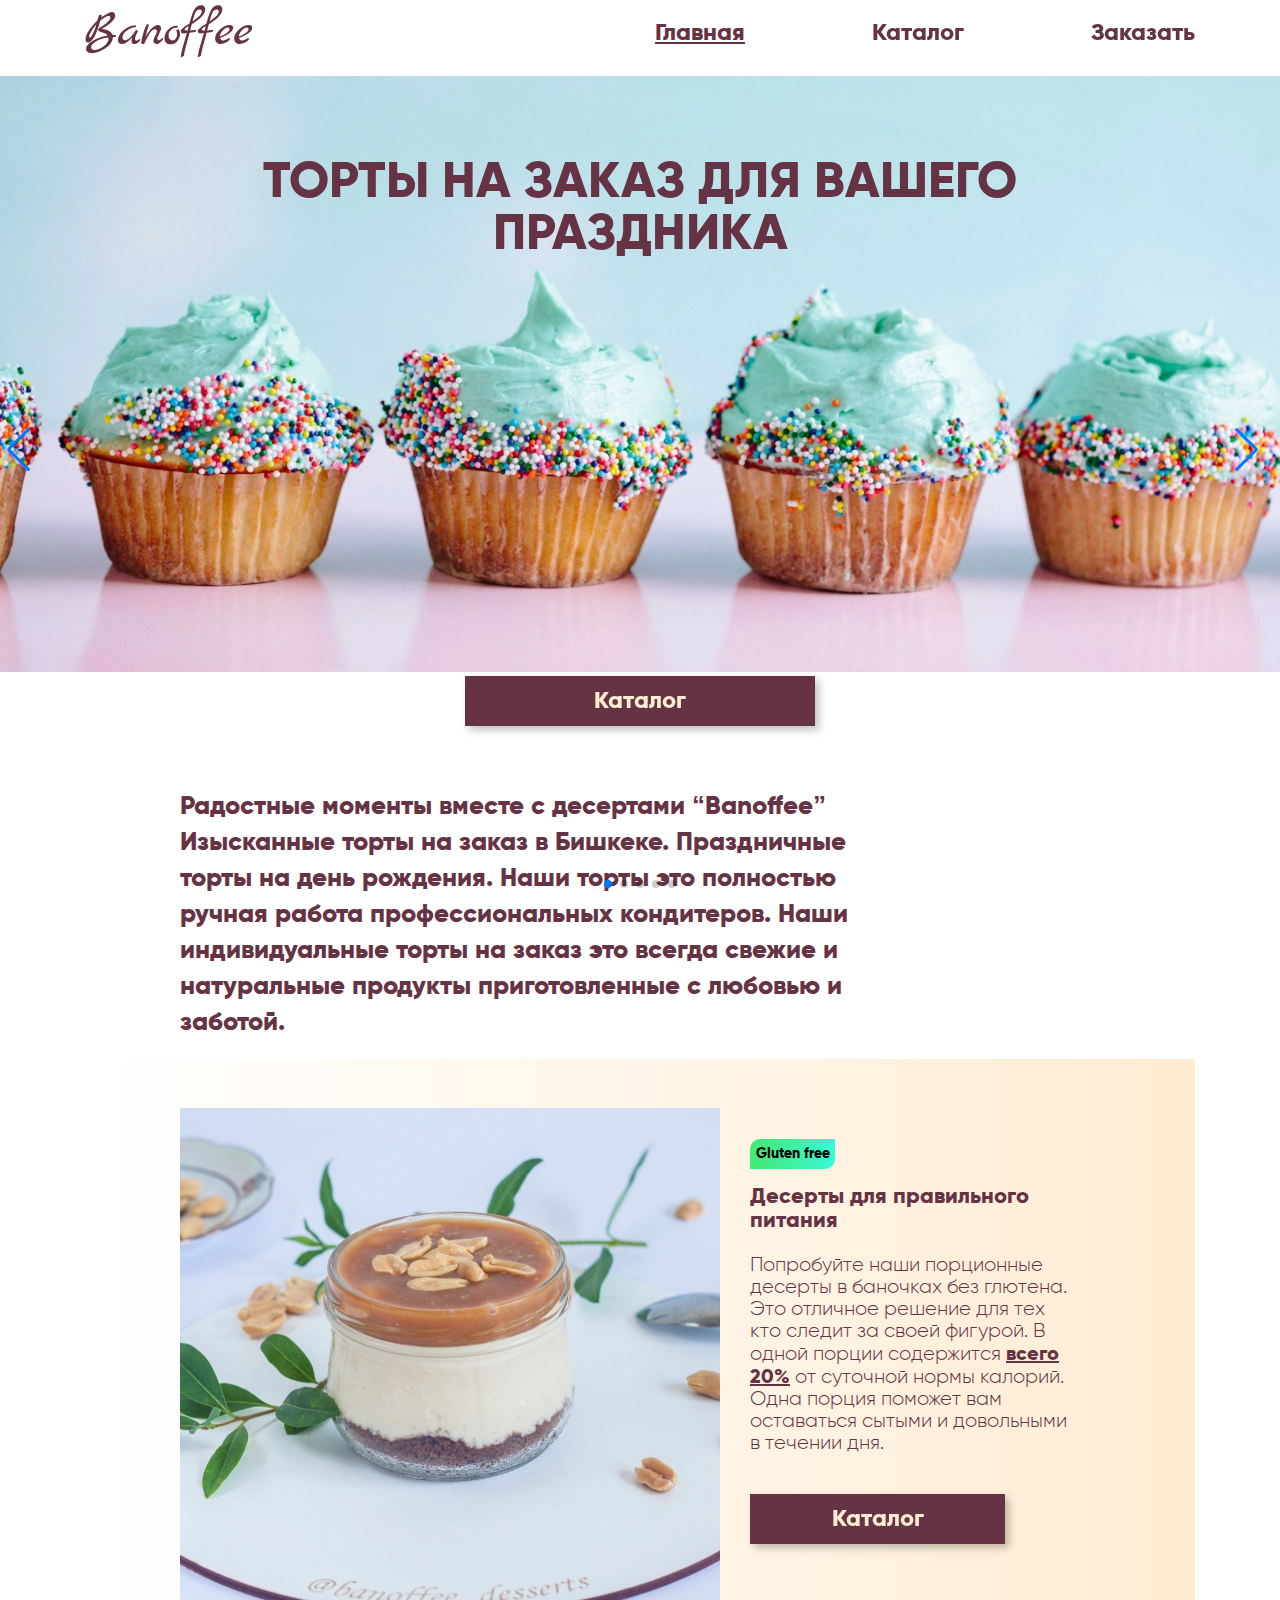
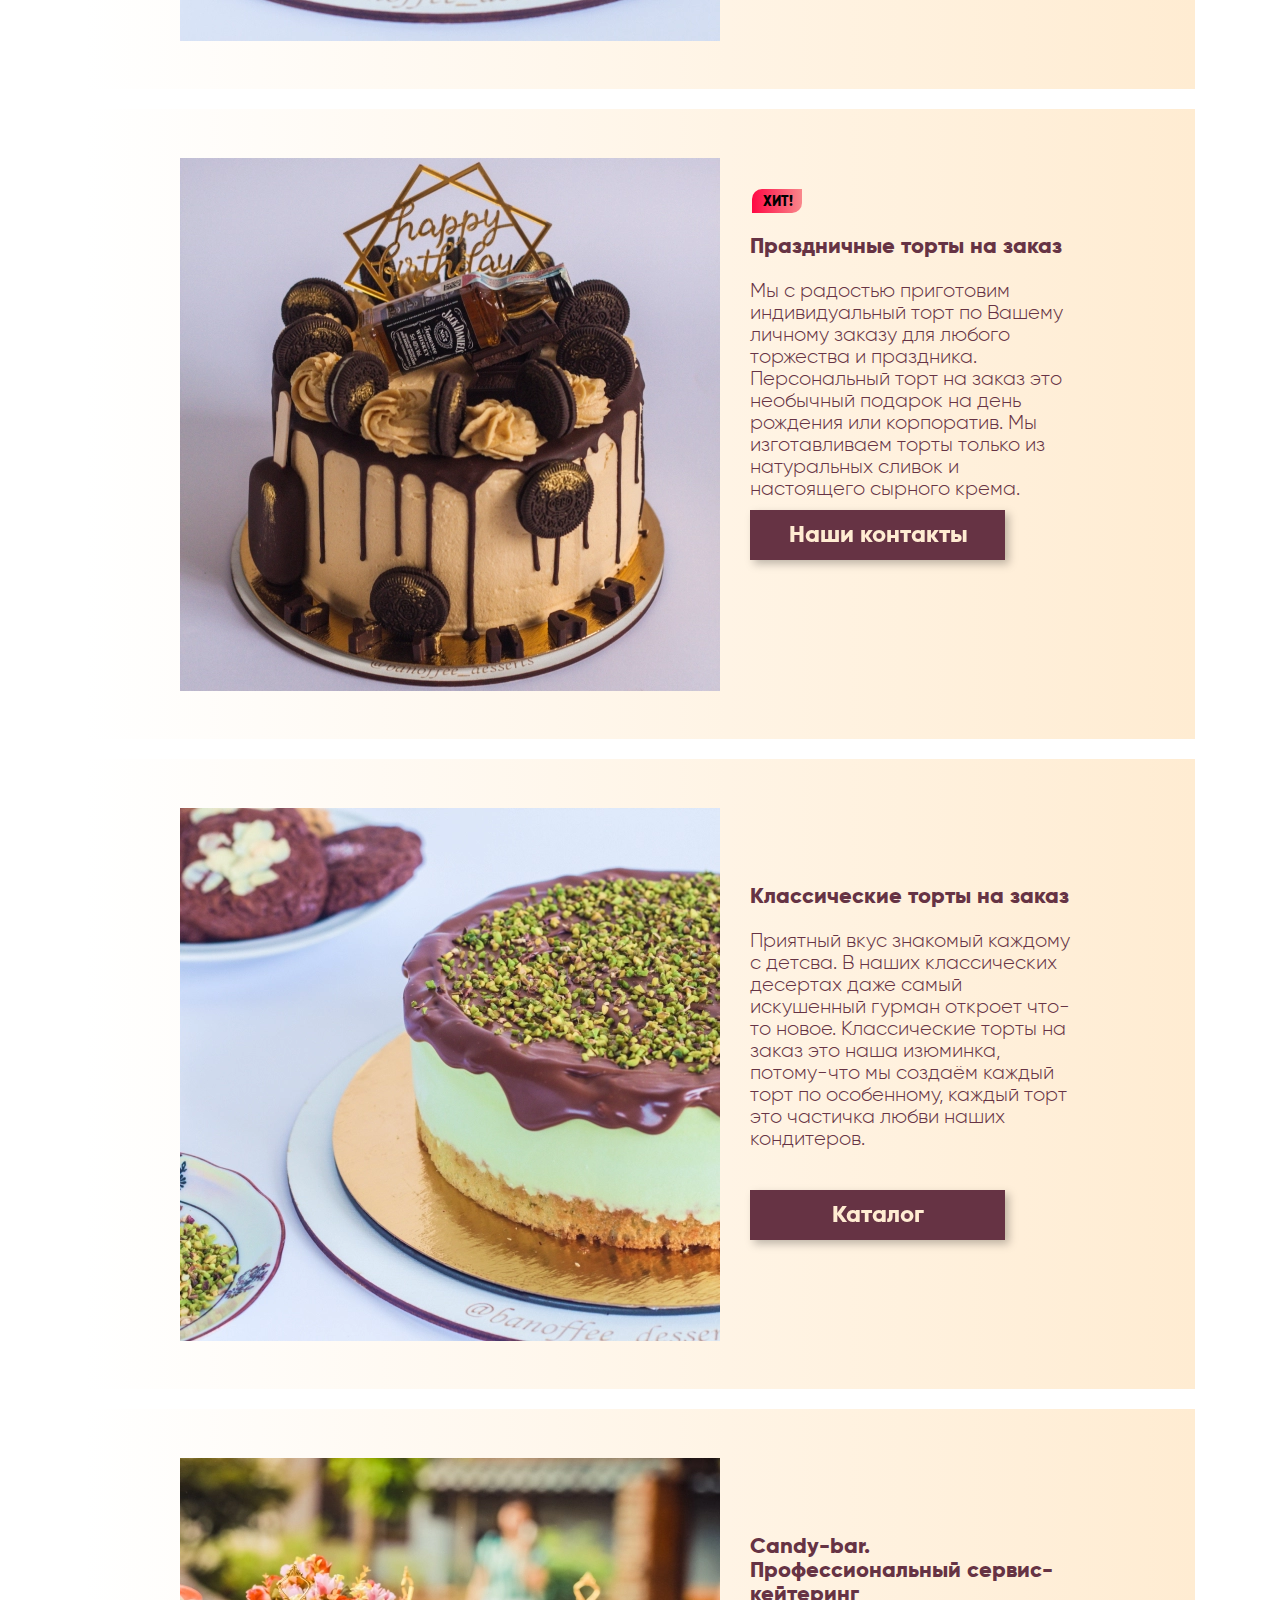
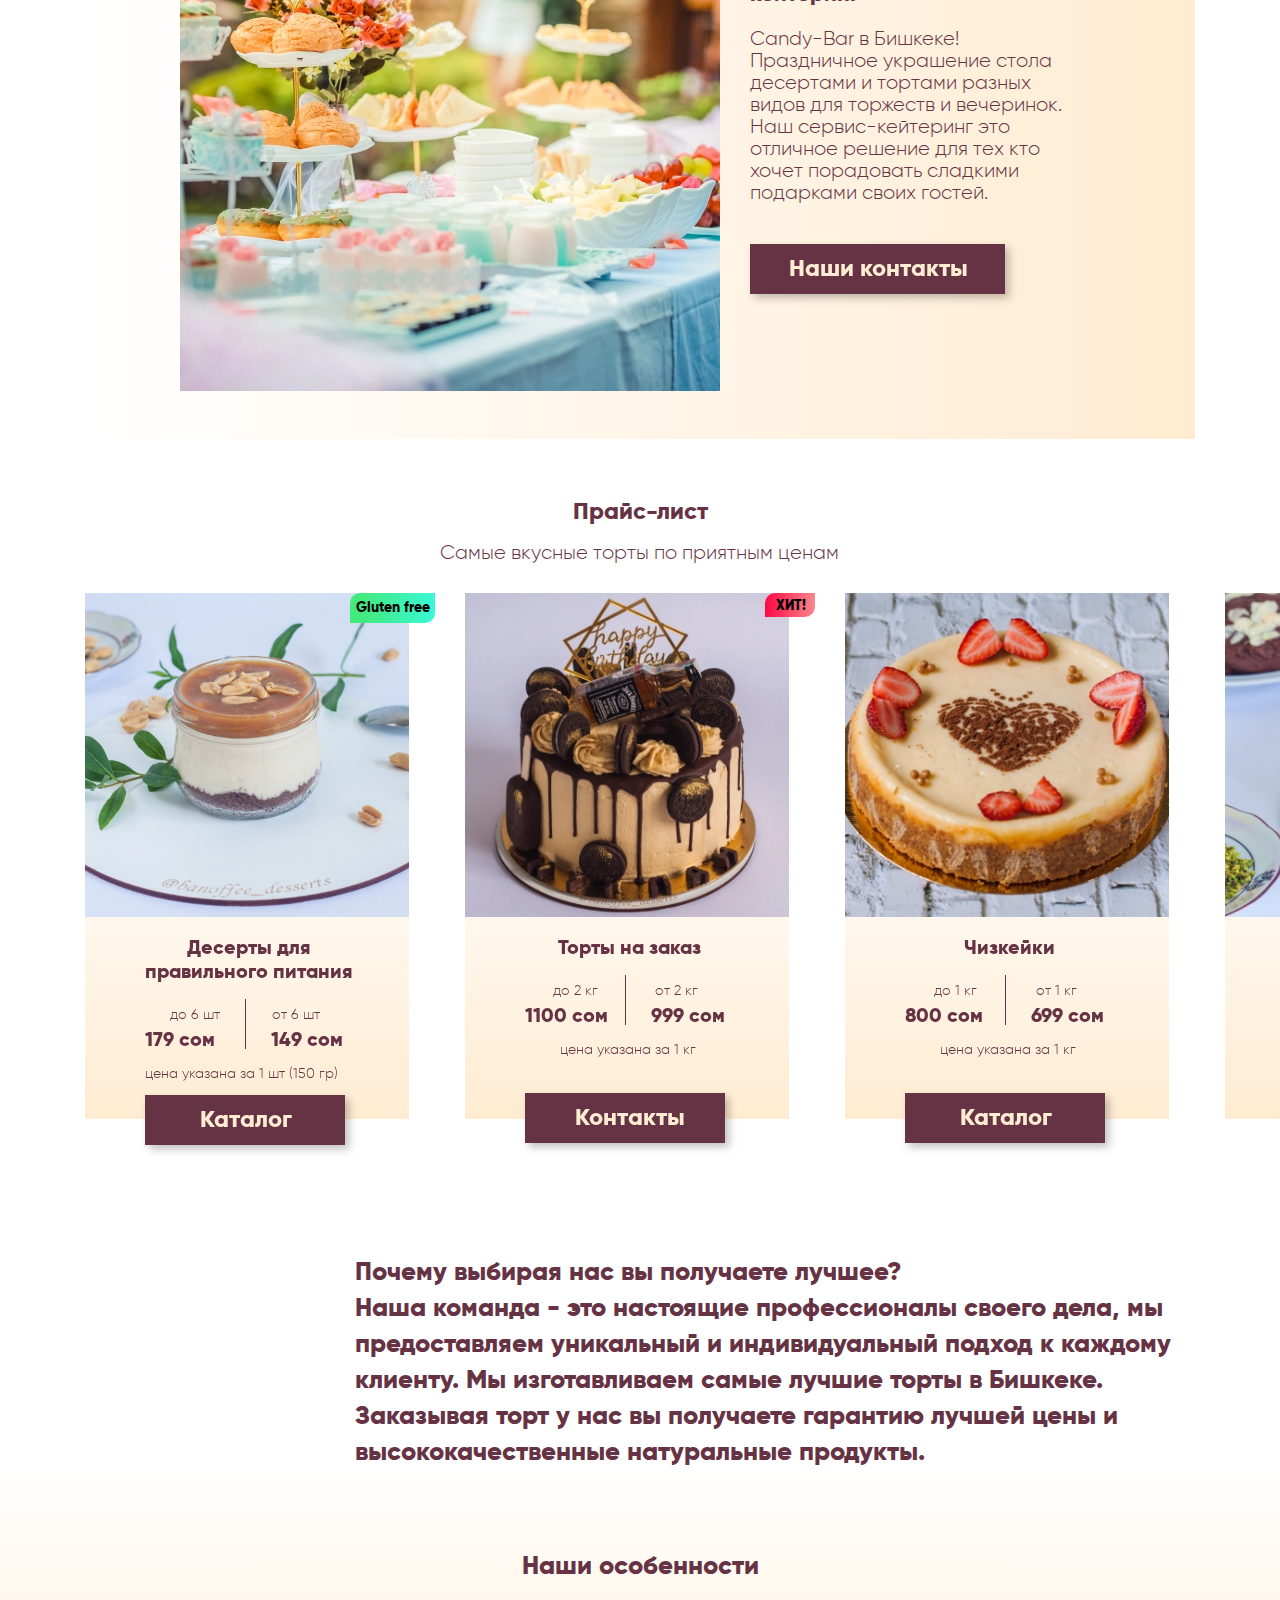
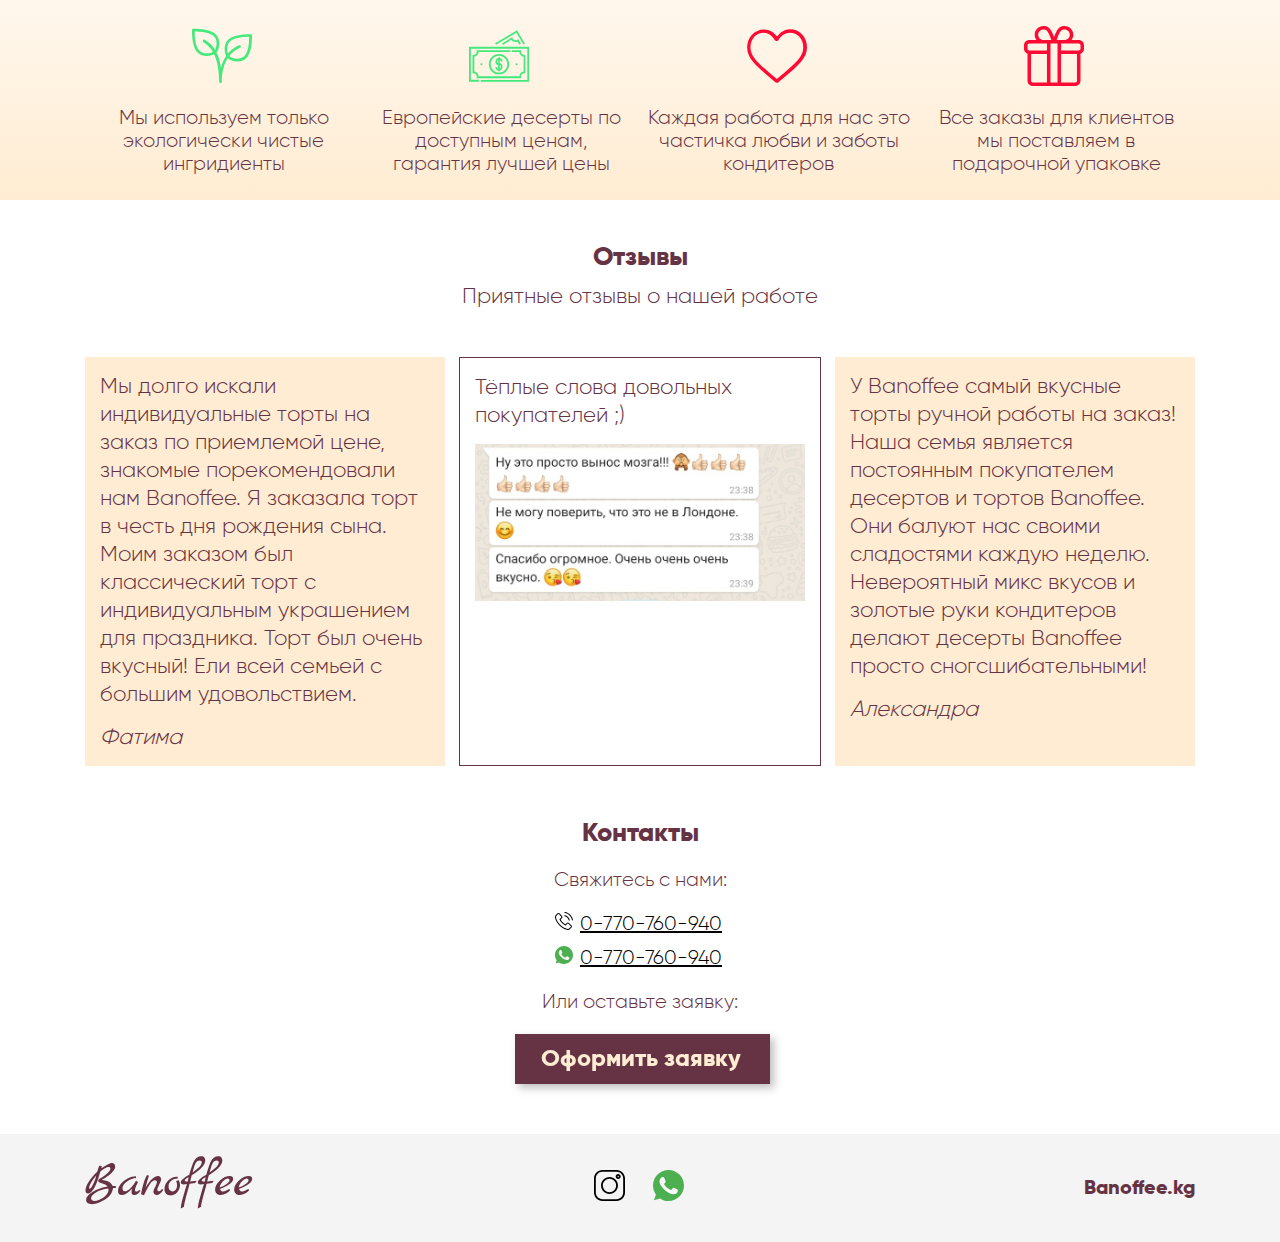
==== commit a8d9a5d0: "feat: seo optimization" ====
--- a/index.html
+++ b/index.html
@@ -2,9 +2,9 @@
 <html lang="ru">
 <head>
   <meta charset="UTF-8">
-  <title>Торты | Десерты на заказ в Бишкеке, магазин «Banoffee»</title>
+  <title>Торты в Бишкеке - заказать праздничный торт, торт на день рождения.</title>
   <meta name="description"
-        content="Заказать торты и десерты в Бишкеке по низкой цене. Мы используем только натуральные, экологически чистые продукты. ПП десерты для правильного питания без глютена. Доставка по городу. Candy-bar.">
+        content="Торты в Бишкеке на заказ по низкой цене. Заказать праздничный торт, торт на день рождения. Мы используем только натуральные, экологически чистые продукты. Десерты для правильного питания без глютена. Доставка по городу. Candy-bar.">
   <meta name=”robots” content="index, follow">
 
   <meta name="viewport" content="width=device-width,initial-scale=1">
@@ -52,7 +52,7 @@
 </header>
 
 <main itemscope itemtype="http://schema.org/Organization">
-  <h1 class="visually-hidden" itemprop="name">Торты на заказ в Бишкек с доставкой, магазин «Banoffee»</h1>
+  <h1 class="visually-hidden" itemprop="name">Торты на заказ, торты на день рождения</h1>
 
   <section class="intro">
     <picture>
@@ -78,8 +78,10 @@
     <h2 class="visually-hidden">Ассортимент тортов и десертов на заказ в Бишкеке</h2>
     <div class="category__wrapper">
       <p class="category__description" itemprop="description">
-        Радостные моменты вместе с десертами “Banoffee” <br> Мы изготавливаем изысканные торты на заказ в
-        Бишкеке. Наши торты это полностью ручная работа профессиональных кондитеров. Наши индивидуальные торты на заказ
+        Радостные моменты вместе с десертами “Banoffee” <br> Изысканные торты на заказ в
+        Бишкеке. Праздничные торты на день рождения. Наши торты это полностью ручная работа профессиональных
+        кондитеров. Наши индивидуальные торты на
+        заказ
         это всегда свежие и натуральные продукты приготовленные с любовью и заботой.
       </p>
 
@@ -123,36 +125,11 @@
         </picture>
 
         <div class="products__wrapper">
-          <h3 class="products__heading">Эксклюзивные торты на заказ<em class="visually-hidden">в Бишкеке</em>
+          <h3 class="products__heading">Праздничные торты на заказ<em class="visually-hidden">в Бишкеке</em>
         </h3>
           <p class="products__description">Мы с радостью приготовим индивидуальный торт по Вашему личному заказу для
           любого торжества и праздника. Персональный торт на заказ это необычный подарок на день рождения или корпоратив. Мы изготавливаем торты только из натуральных сливок и настоящего сырного крема.
         </p>
-          <a href="contact.html" class="btn btn--products btn--contacts hvr-fade">Наши контакты</a>
-        </div>
-      </article>
-
-      <article class="products products--newy">
-        <div class="products__bg"></div>
-        <picture>
-          <source media="(min-width: 1110px)" type="image/webp"
-                  srcset="img/main-category/card-ny-desktop.webp 1x, img/main-category/card-ny-desktop@2x.webp 2x, img/main-category/card-ny-desktop@3x.webp 3x">
-          <source media="(min-width: 678px)" type="image/webp"
-                  srcset="img/main-category/card-ny-tablet.webp 1x, img/main-category/card-ny-tablet@2x.webp 2x, img/main-category/card-ny-tablet@3x.webp 3x">
-
-          <source type="image/webp"
-                  srcset="img/main-category/card-ny-mobile.webp 1x, img/main-category/card-ny-mobile@2x.webp 2x, img/main-category/card-ny-mobile@3x.webp 3x">
-          <img src="img/main-category/card-ny-mobile.jpg"
-               srcset="img/main-category/card-ny-mobile@2x.jpg 2x, img/main-category/card-ny-mobile@3x.jpg 3x"
-               alt="Новогодние торты на заказ в Бишкеке" class="products__image">
-        </picture>
-
-        <div class="products__wrapper">
-          <h3 class="products__heading">Новогодние торты и десерты на заказ<em class="visually-hidden">в Бишкеке</em>
-          </h3>
-          <p class="products__description">Новогодние торты и десерты на заказ в Бишкеке с доставкой!
-            В предверии большого праздника, мы приготовим специальные праздничные торты.
-            Новогодний торт на заказ будет отличным дополнением к вашему столу, порадуйте себя и своих близких сладкими подарками.</p>
           <a href="contact.html" class="btn btn--products btn--contacts hvr-fade">Наши контакты</a>
         </div>
       </article>
@@ -399,7 +376,7 @@
       <h2 class="visually-hidden">О магазине тортов и десертов на заказ в Бишкеке «Banoffee»</h2>
       <p class="about__description">
         Почему выбирая нас вы получаете лучшее? <br>Наша команда - это настоящие профессионалы своего дела, мы
-        предоставляем уникальный и индивидуальный подход к каждому клиенту. Мы изготавливаем самые лучшие эксклюзивные торты на заказ в Бишкеке. Заказывая торт у нас вы получаете гарантию лучшей цены и высококачественные натуральные продукты.
+        предоставляем уникальный и индивидуальный подход к каждому клиенту. Мы изготавливаем самые лучшие торты в Бишкеке. Заказывая торт у нас вы получаете гарантию лучшей цены и высококачественные натуральные продукты.
       </p>
     </div>
   </section>
